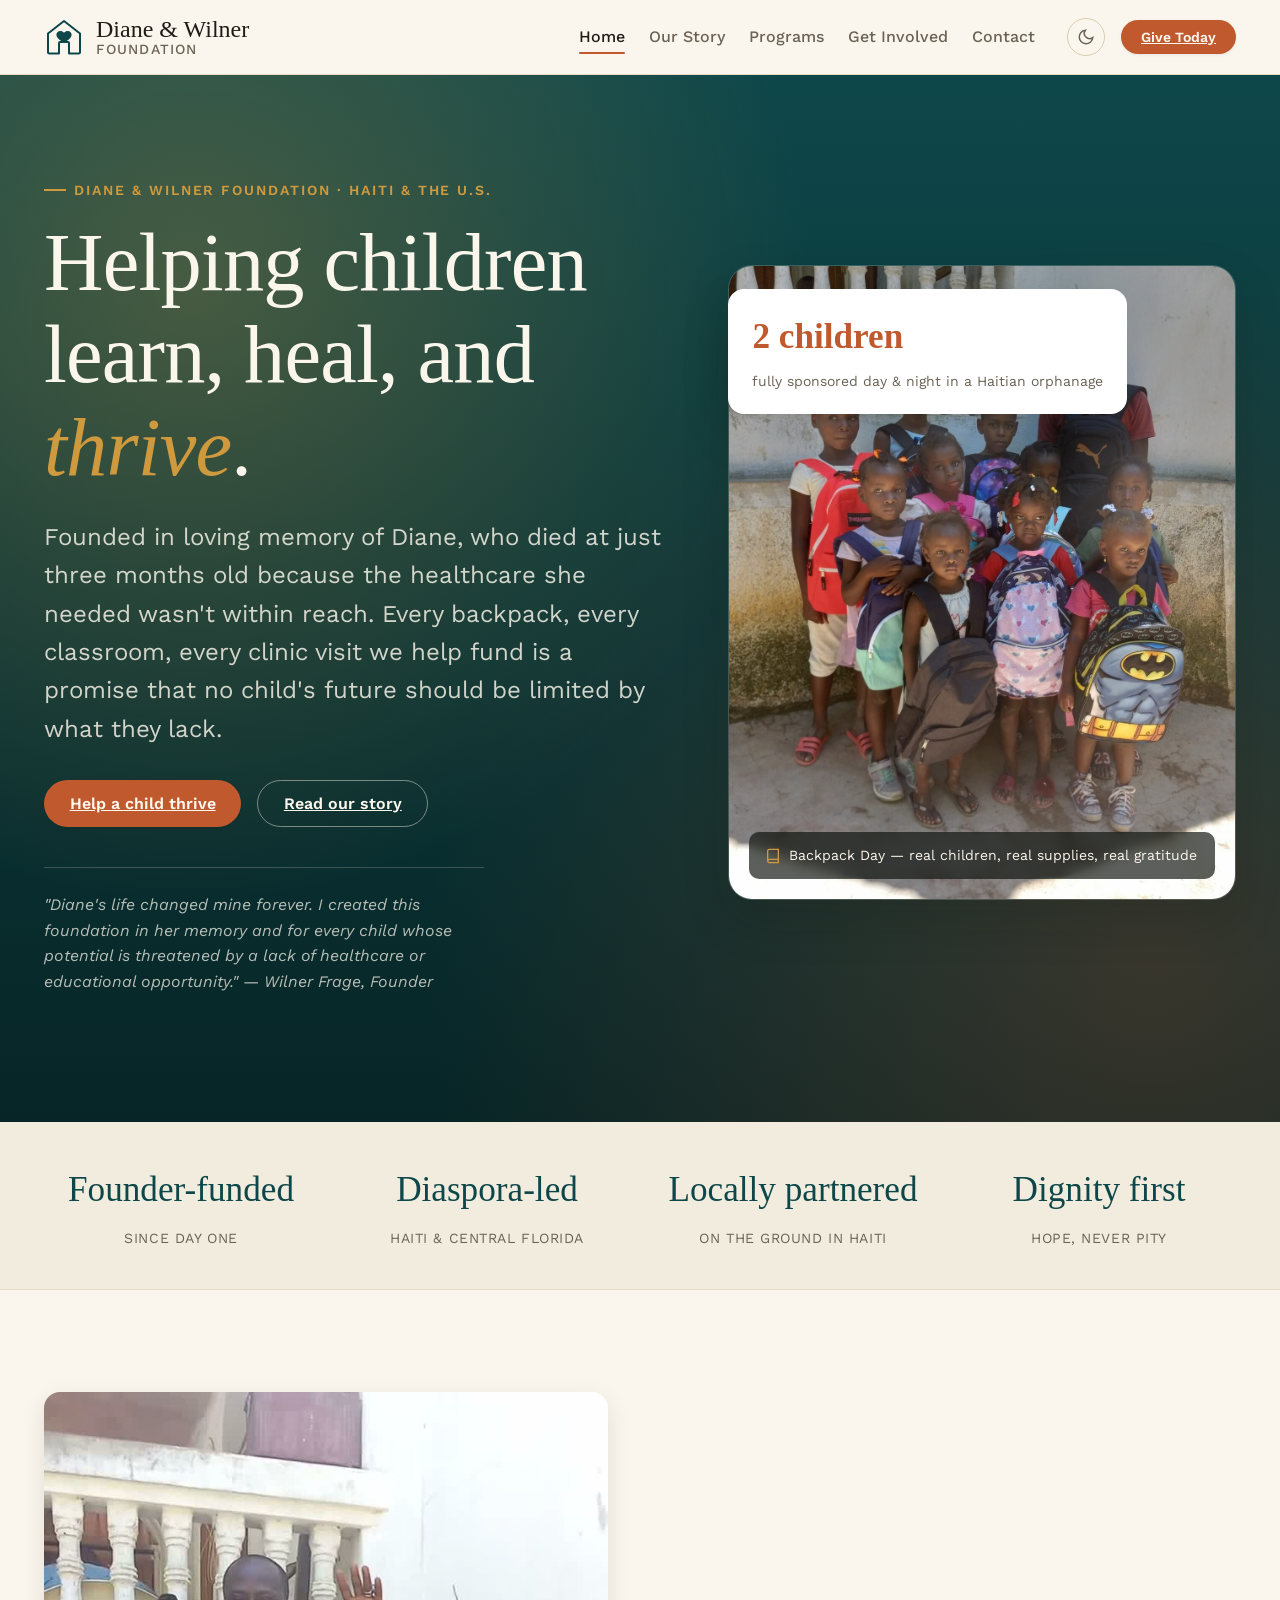
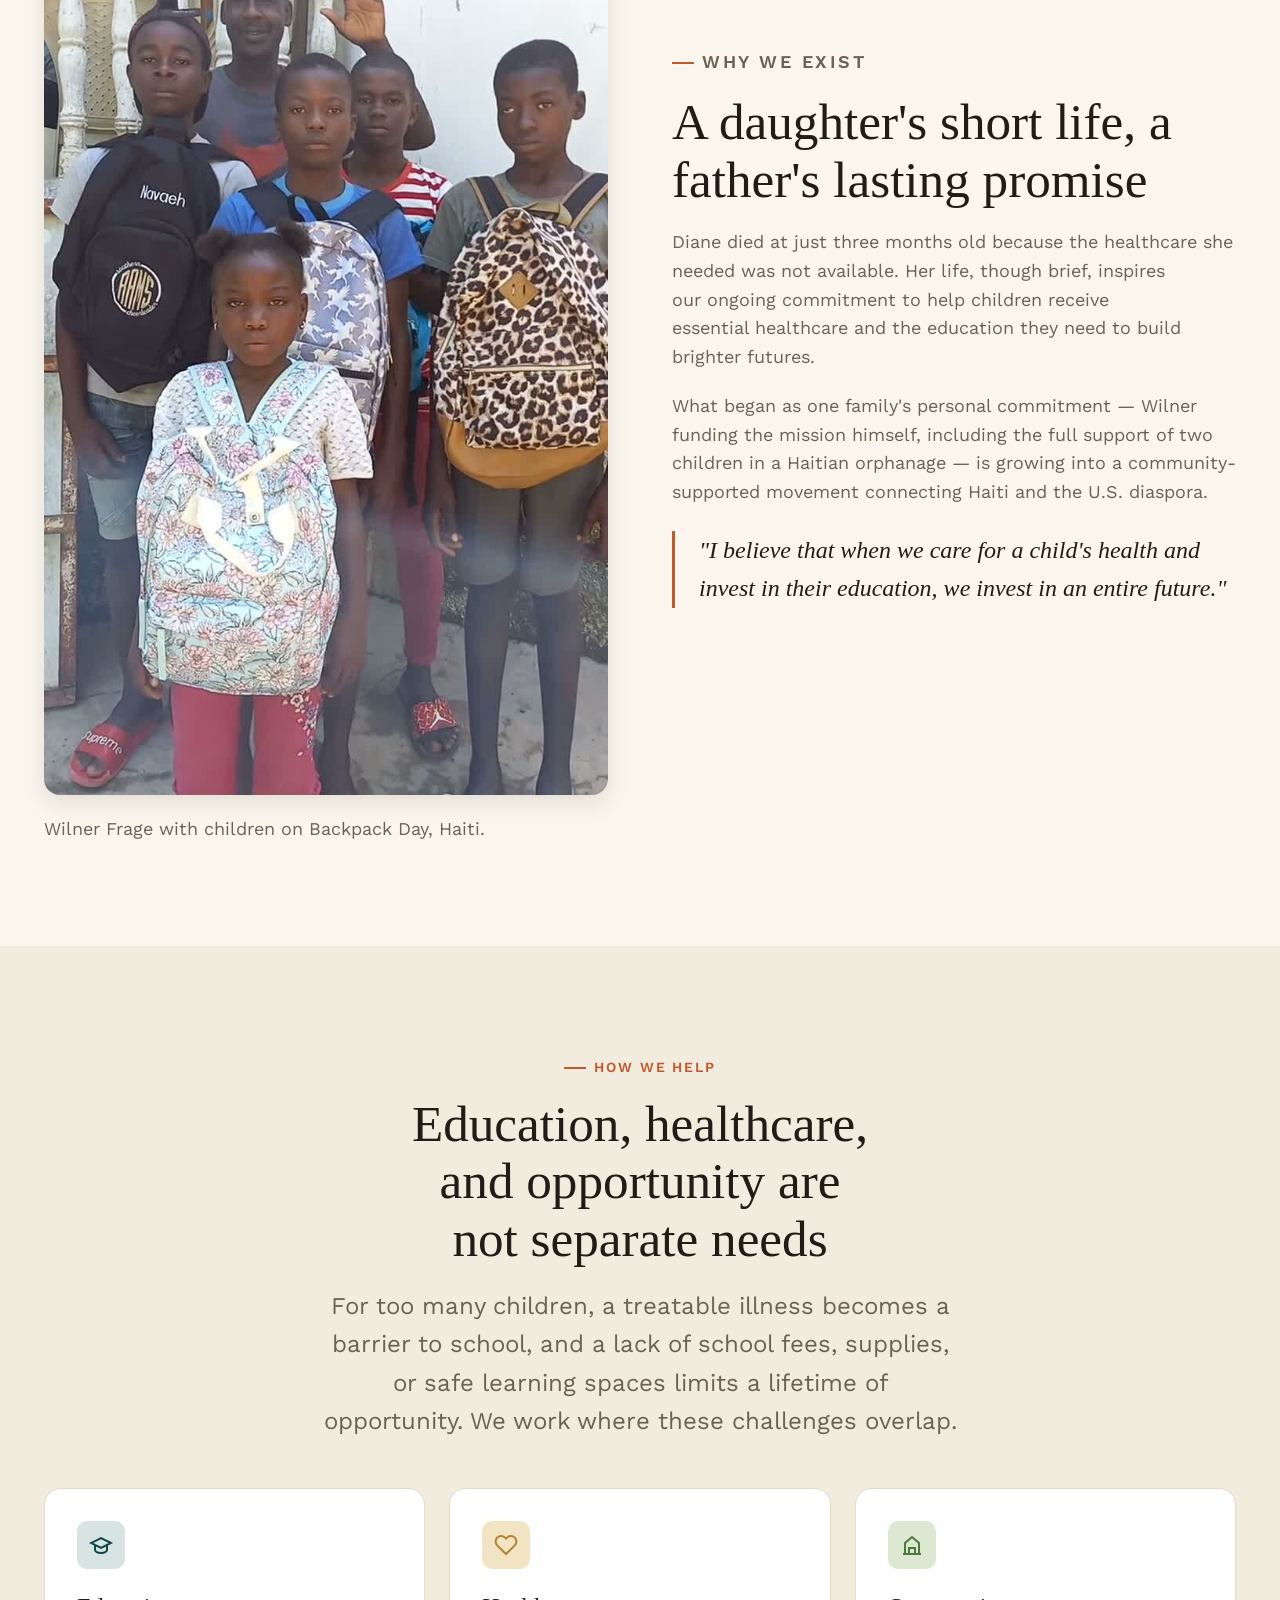
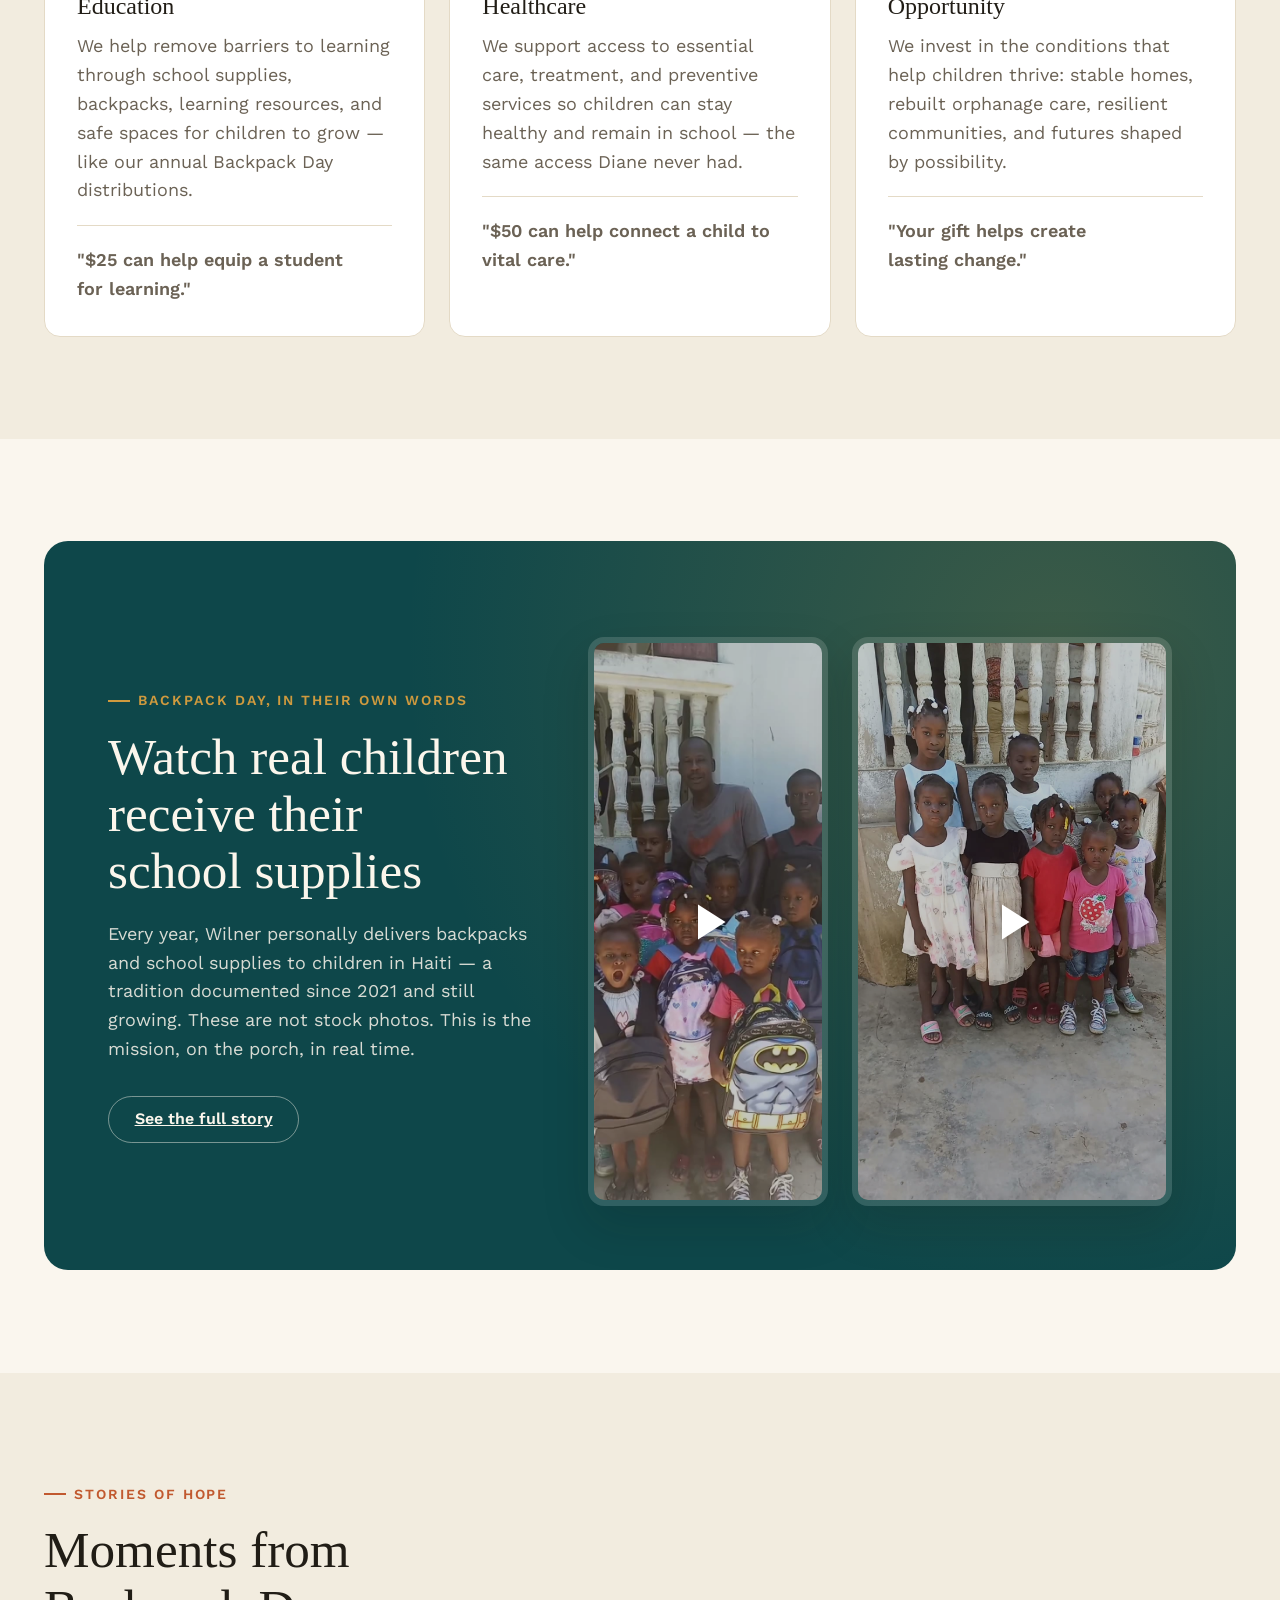
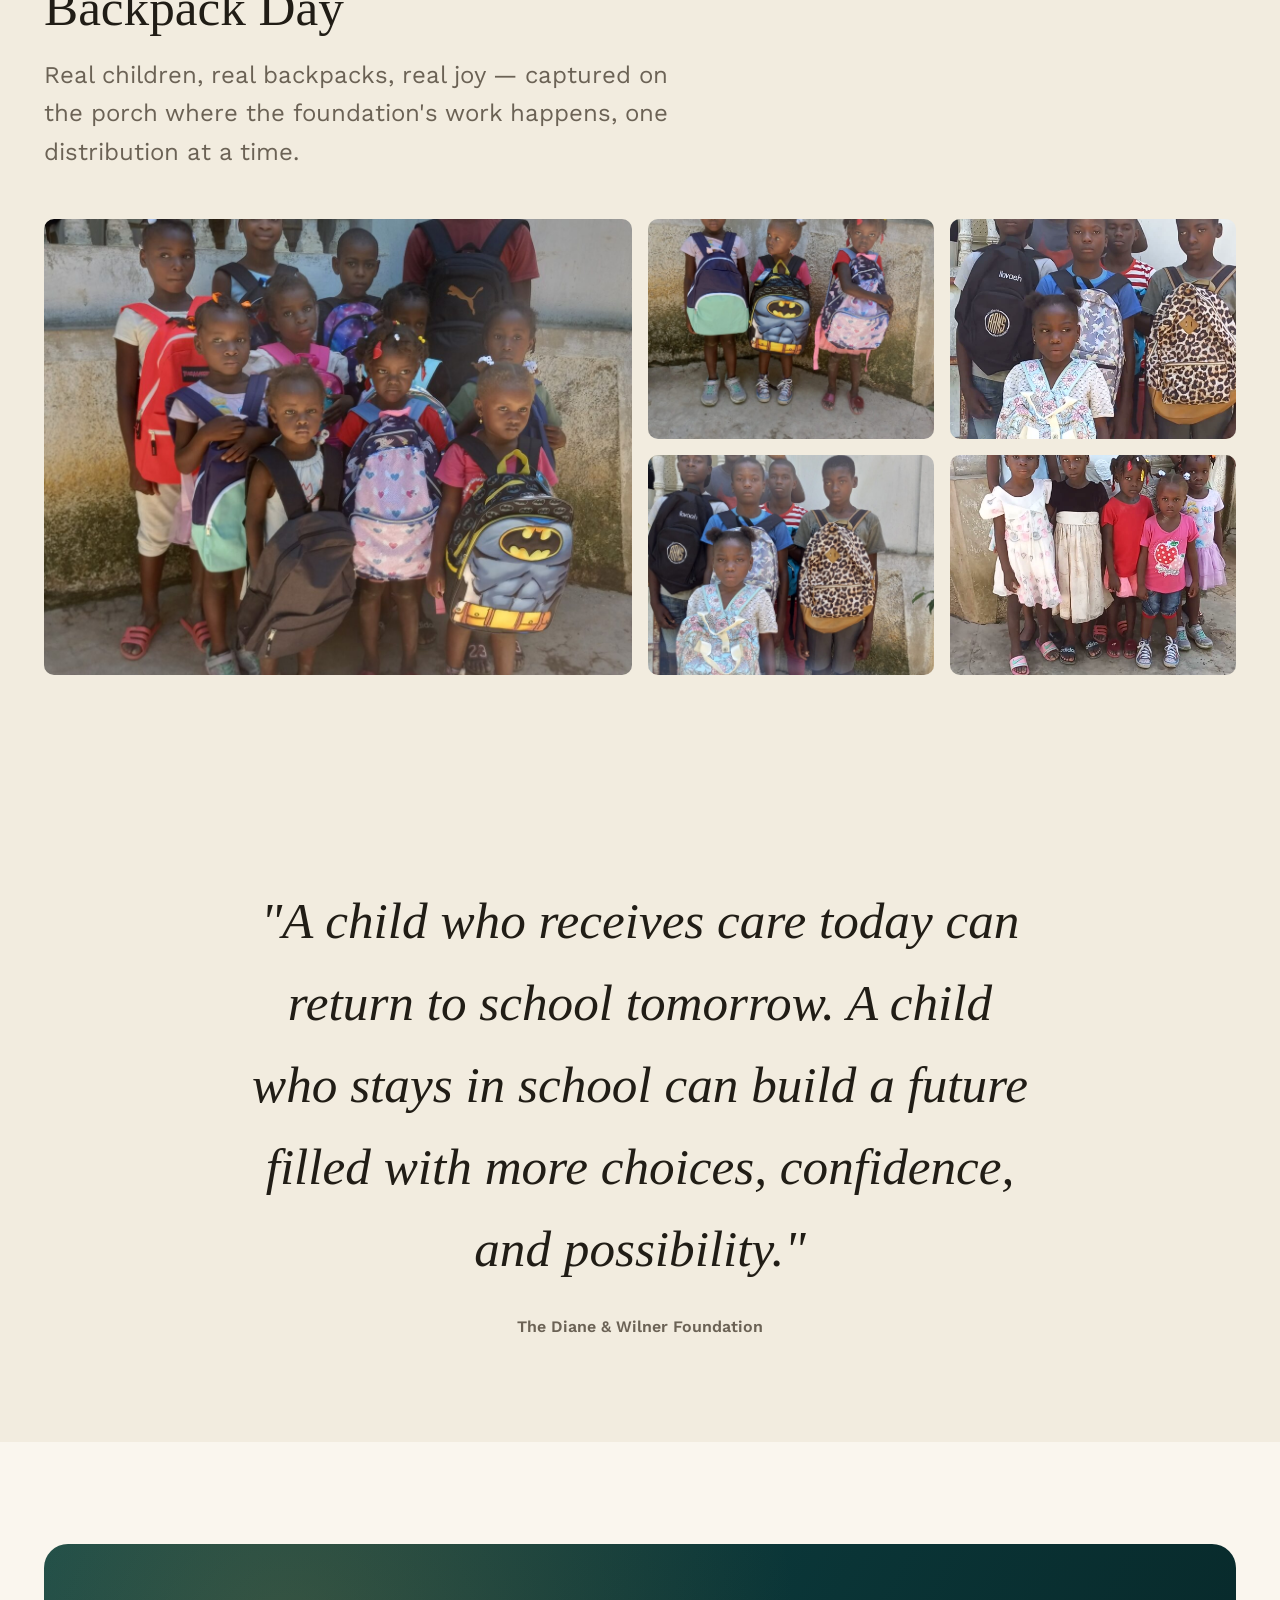
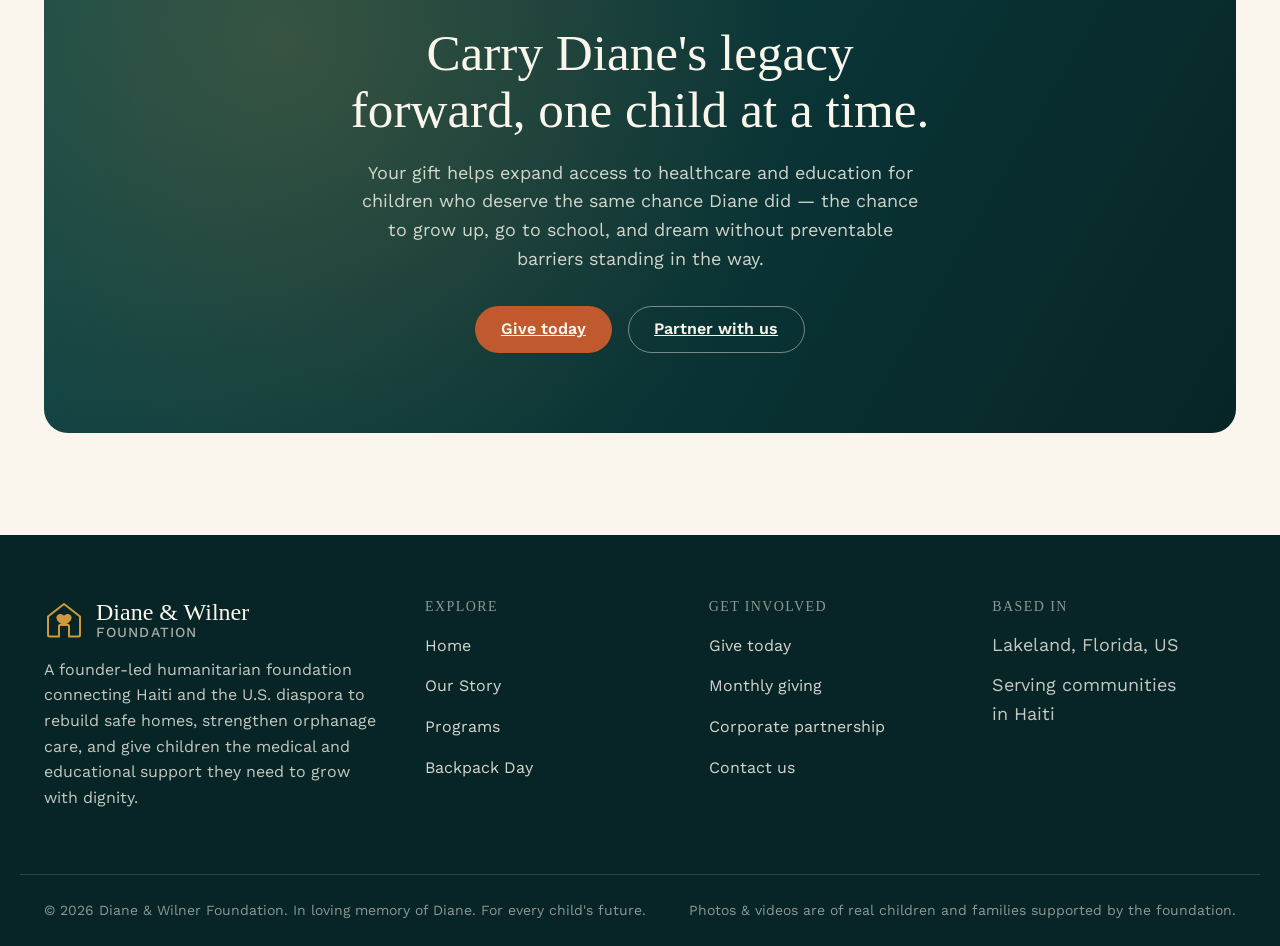
==== index.html @ 8315dfdc "Initial build: Diane & Wilner Foundation site with real Backpack Day photos/videos" ====
<!doctype html>
<html lang="en">
<head>
<meta charset="UTF-8" />
<meta name="viewport" content="width=device-width, initial-scale=1.0" />
<title>Diane & Wilner Foundation — Helping Children Learn, Heal, and Thrive</title>
<meta name="description" content="Founder-led humanitarian foundation connecting Haiti and the U.S. diaspora to rebuild safe homes, strengthen orphanage care, and give children the medical care, education, and school supplies they need to grow with dignity." />
<meta property="og:title" content="Diane & Wilner Foundation" />
<meta property="og:description" content="Helping children learn, heal, and thrive — in memory of Diane, in service of every child's future." />
<meta property="og:type" content="website" />
<link rel="preconnect" href="https://api.fontshare.com" />
<link href="https://api.fontshare.com/v2/css?f[]=zodiak@400,500,600,700&display=swap" rel="stylesheet" />
<link rel="preconnect" href="https://fonts.googleapis.com" />
<link rel="preconnect" href="https://fonts.gstatic.com" crossorigin />
<link href="https://fonts.googleapis.com/css2?family=Work+Sans:wght@300..700&display=swap" rel="stylesheet" />
<link rel="stylesheet" href="css/tokens.css" />
<link rel="stylesheet" href="css/base.css" />
<link rel="stylesheet" href="css/style.css" />
</head>
<body>

<a class="sr-only" href="#main">Skip to content</a>

<header class="site-header" data-site-header>
  <div class="container header-inner">
    <a class="brand" href="index.html" aria-label="Diane & Wilner Foundation home">
      <svg class="brand-mark" viewBox="0 0 40 40" fill="none" aria-hidden="true">
        <path d="M20 4 4 16.5V35a1.5 1.5 0 0 0 1.5 1.5H15V26a1 1 0 0 1 1-1h8a1 1 0 0 1 1 1v10.5h9.5A1.5 1.5 0 0 0 36 35V16.5L20 4Z" stroke="currentColor" stroke-width="2" stroke-linejoin="round"/>
        <path d="M20 15.8c-2.6-3.4-7.6-1.8-7.6 1.9 0 3 3.6 5.3 7.6 8.3 4-3 7.6-5.3 7.6-8.3 0-3.7-5-5.3-7.6-1.9Z" fill="currentColor"/>
      </svg>
      <span class="brand-name">Diane &amp; Wilner<small>Foundation</small></span>
    </a>
    <nav class="main-nav" aria-label="Primary">
      <ul class="nav-links" role="list">
        <li><a href="index.html" aria-current="page">Home</a></li>
        <li><a href="about.html">Our Story</a></li>
        <li><a href="get-involved.html#programs">Programs</a></li>
        <li><a href="get-involved.html">Get Involved</a></li>
        <li><a href="get-involved.html#contact">Contact</a></li>
      </ul>
      <div class="header-actions">
        <button class="theme-toggle" data-theme-toggle aria-label="Switch to dark mode"></button>
        <a class="btn btn--primary btn--sm donate-header" href="get-involved.html#give">Give Today</a>
        <button class="nav-toggle" data-nav-toggle aria-label="Open menu" aria-expanded="false">
          <svg width="22" height="22" viewBox="0 0 24 24" fill="none" stroke="currentColor" stroke-width="2"><path d="M3 6h18M3 12h18M3 18h18"/></svg>
        </button>
      </div>
    </nav>
  </div>
  <div class="container mobile-nav" data-mobile-nav>
    <a href="index.html">Home</a>
    <a href="about.html">Our Story</a>
    <a href="get-involved.html#programs">Programs</a>
    <a href="get-involved.html">Get Involved</a>
    <a href="get-involved.html#contact">Contact</a>
    <a class="btn btn--primary" href="get-involved.html#give">Give Today</a>
  </div>
</header>

<main id="main">

  <!-- HERO -->
  <section class="hero">
    <div class="container hero-grid">
      <div class="hero-copy">
        <p class="eyebrow">Diane &amp; Wilner Foundation · Haiti &amp; the U.S.</p>
        <h1 class="hero-title">Helping children<br>learn, heal, and <em>thrive</em>.</h1>
        <p class="hero-sub">Founded in loving memory of Diane, who died at just three months old because the healthcare she needed wasn't within reach. Every backpack, every classroom, every clinic visit we help fund is a promise that no child's future should be limited by what they lack.</p>
        <div class="hero-actions">
          <a class="btn btn--primary" href="get-involved.html#give">Help a child thrive</a>
          <a class="btn btn--ghost" href="about.html">Read our story</a>
        </div>
        <p class="hero-note">"Diane's life changed mine forever. I created this foundation in her memory and for every child whose potential is threatened by a lack of healthcare or educational opportunity." — Wilner Frage, Founder</p>
      </div>
      <div class="hero-media">
        <div class="hero-media-frame">
          <img src="assets/images/backpacks-group-1.jpg" alt="A group of children in Haiti proudly wearing their new backpacks, gathered on a porch after a Diane & Wilner Foundation school-supply distribution." loading="eager" />
          <div class="hero-tag">
            <svg viewBox="0 0 24 24" fill="none" stroke="currentColor" stroke-width="2"><path d="M4 19.5A2.5 2.5 0 0 1 6.5 17H20"/><path d="M6.5 2H20v20H6.5A2.5 2.5 0 0 1 4 19.5v-15A2.5 2.5 0 0 1 6.5 2z"/></svg>
            Backpack Day — real children, real supplies, real gratitude
          </div>
        </div>
        <div class="hero-stat-card">
          <strong>2 children</strong>
          <span>fully sponsored day &amp; night in a Haitian orphanage</span>
        </div>
      </div>
    </div>
  </section>

  <!-- IMPACT STRIP -->
  <section class="impact-strip">
    <div class="container">
      <dl class="impact-grid">
        <div><dt>Founder-funded</dt><dd>Since day one</dd></div>
        <div><dt>Diaspora-led</dt><dd>Haiti &amp; Central Florida</dd></div>
        <div><dt>Locally partnered</dt><dd>On the ground in Haiti</dd></div>
        <div><dt>Dignity first</dt><dd>Hope, never pity</dd></div>
      </dl>
    </div>
  </section>

  <!-- WHY WE EXIST -->
  <section>
    <div class="container split reveal">
      <div class="split-media">
        <img src="assets/images/founder-wilner-wave.jpg" alt="Founder Wilner Frage waving and smiling, surrounded by children carrying their new backpacks in Haiti." loading="lazy" />
        <p class="split-media-caption">Wilner Frage with children on Backpack Day, Haiti.</p>
      </div>
      <div>
        <p class="eyebrow">Why we exist</p>
        <h2>A daughter's short life, a father's lasting promise</h2>
        <p>Diane died at just three months old because the healthcare she needed was not available. Her life, though brief, inspires our ongoing commitment to help children receive essential healthcare and the education they need to build brighter futures.</p>
        <p>What began as one family's personal commitment — Wilner funding the mission himself, including the full support of two children in a Haitian orphanage — is growing into a community-supported movement connecting Haiti and the U.S. diaspora.</p>
        <blockquote>"I believe that when we care for a child's health and invest in their education, we invest in an entire future."</blockquote>
      </div>
    </div>
  </section>

  <!-- THREE PILLARS -->
  <section style="background: var(--color-surface-offset);">
    <div class="container">
      <div class="stack-header text-center mx-auto reveal">
        <p class="eyebrow">How we help</p>
        <h2 class="section-title mx-auto">Education, healthcare, and opportunity are not separate needs</h2>
        <p class="section-lede mx-auto">For too many children, a treatable illness becomes a barrier to school, and a lack of school fees, supplies, or safe learning spaces limits a lifetime of opportunity. We work where these challenges overlap.</p>
      </div>
      <div class="pillars">
        <div class="pillar-card reveal">
          <div class="pillar-icon">
            <svg viewBox="0 0 24 24" fill="none" stroke="currentColor" stroke-width="2"><path d="M22 10 12 5 2 10l10 5 10-5Z"/><path d="M6 12v5c0 1.5 2.5 3 6 3s6-1.5 6-3v-5"/></svg>
          </div>
          <h3>Education</h3>
          <p>We help remove barriers to learning through school supplies, backpacks, learning resources, and safe spaces for children to grow — like our annual Backpack Day distributions.</p>
          <p class="pillar-example">"$25 can help equip a student for learning."</p>
        </div>
        <div class="pillar-card reveal">
          <div class="pillar-icon">
            <svg viewBox="0 0 24 24" fill="none" stroke="currentColor" stroke-width="2"><path d="M20.8 4.6a5.5 5.5 0 0 0-7.8 0L12 5.6l-1-1a5.5 5.5 0 0 0-7.8 7.8l1 1L12 21l7.8-7.6 1-1a5.5 5.5 0 0 0 0-7.8Z"/></svg>
          </div>
          <h3>Healthcare</h3>
          <p>We support access to essential care, treatment, and preventive services so children can stay healthy and remain in school — the same access Diane never had.</p>
          <p class="pillar-example">"$50 can help connect a child to vital care."</p>
        </div>
        <div class="pillar-card reveal">
          <div class="pillar-icon">
            <svg viewBox="0 0 24 24" fill="none" stroke="currentColor" stroke-width="2"><path d="M3 21h18"/><path d="M5 21V10l7-6 7 6v11"/><path d="M9 21v-6h6v6"/></svg>
          </div>
          <h3>Opportunity</h3>
          <p>We invest in the conditions that help children thrive: stable homes, rebuilt orphanage care, resilient communities, and futures shaped by possibility.</p>
          <p class="pillar-example">"Your gift helps create lasting change."</p>
        </div>
      </div>
    </div>
  </section>

  <!-- BACKPACK DAY VIDEO FEATURE -->
  <section>
    <div class="container">
      <div class="video-feature reveal">
        <div>
          <p class="eyebrow">Backpack Day, in their own words</p>
          <h2>Watch real children receive their school supplies</h2>
          <p>Every year, Wilner personally delivers backpacks and school supplies to children in Haiti — a tradition documented since 2021 and still growing. These are not stock photos. This is the mission, on the porch, in real time.</p>
          <a class="btn btn--ghost mt-8" href="about.html#timeline" style="margin-top:2rem; display:inline-flex;">See the full story</a>
        </div>
        <div class="video-row">
          <div class="video-frame" data-video-frame tabindex="0" role="button" aria-label="Play video: children receiving backpacks, clip one">
            <video playsinline muted loop preload="metadata" poster="assets/video/poster-1.jpg">
              <source src="assets/video/distribution-day-1.mp4" type="video/mp4" />
            </video>
            <div class="play-btn" aria-hidden="true">
              <svg viewBox="0 0 24 24" fill="currentColor"><path d="M8 5v14l11-7L8 5Z"/></svg>
            </div>
          </div>
          <div class="video-frame" data-video-frame tabindex="0" role="button" aria-label="Play video: children receiving backpacks, clip two">
            <video playsinline muted loop preload="metadata" poster="assets/video/poster-4.jpg">
              <source src="assets/video/distribution-day-4.mp4" type="video/mp4" />
            </video>
            <div class="play-btn" aria-hidden="true">
              <svg viewBox="0 0 24 24" fill="currentColor"><path d="M8 5v14l11-7L8 5Z"/></svg>
            </div>
          </div>
        </div>
      </div>
    </div>
  </section>

  <!-- GALLERY -->
  <section style="background: var(--color-surface-offset);">
    <div class="container">
      <div class="stack-header reveal">
        <p class="eyebrow">Stories of hope</p>
        <h2 class="section-title">Moments from Backpack Day</h2>
        <p class="section-lede">Real children, real backpacks, real joy — captured on the porch where the foundation's work happens, one distribution at a time.</p>
      </div>
      <div class="gallery-grid reveal">
        <a class="gallery-item gallery-item--big" href="assets/images/backpacks-group-1.jpg" target="_blank" rel="noopener">
          <img src="assets/images/backpacks-group-1.jpg" alt="A large group of children showing off their new backpacks together in Haiti." loading="lazy" />
          <span>Backpack Day, full group</span>
        </a>
        <a class="gallery-item" href="assets/images/backpacks-group-2.jpg" target="_blank" rel="noopener">
          <img src="assets/images/backpacks-group-2.jpg" alt="Three young girls standing side by side, each proudly wearing a new backpack." loading="lazy" />
          <span>Three new backpacks</span>
        </a>
        <a class="gallery-item" href="assets/video/poster-3.jpg" target="_blank" rel="noopener">
          <img src="assets/video/poster-3.jpg" alt="Wilner Frage standing with a group of children carrying backpacks with animal-print and floral designs." loading="lazy" />
          <span>With founder Wilner</span>
        </a>
        <a class="gallery-item" href="assets/images/backpacks-group-3.jpg" target="_blank" rel="noopener">
          <img src="assets/images/backpacks-group-3.jpg" alt="A group of older children and one adult posing together, several wearing new backpacks." loading="lazy" />
          <span>Older students, new supplies</span>
        </a>
        <a class="gallery-item" href="assets/video/poster-4.jpg" target="_blank" rel="noopener">
          <img src="assets/video/poster-4.jpg" alt="A group of young girls in dresses gathered together on the same visit." loading="lazy" />
          <span>The whole family of kids</span>
        </a>
      </div>
    </div>
  </section>

  <!-- QUOTE -->
  <section class="quote-band">
    <div class="container">
      <blockquote>"A child who receives care today can return to school tomorrow. A child who stays in school can build a future filled with more choices, confidence, and possibility."</blockquote>
      <cite>The Diane &amp; Wilner Foundation</cite>
    </div>
  </section>

  <!-- CTA -->
  <section>
    <div class="container">
      <div class="cta-band reveal">
        <h2>Carry Diane's legacy forward, one child at a time.</h2>
        <p>Your gift helps expand access to healthcare and education for children who deserve the same chance Diane did — the chance to grow up, go to school, and dream without preventable barriers standing in the way.</p>
        <div class="cta-actions">
          <a class="btn btn--primary" href="get-involved.html#give">Give today</a>
          <a class="btn btn--ghost" href="get-involved.html#partner">Partner with us</a>
        </div>
      </div>
    </div>
  </section>

</main>

<footer class="site-footer">
  <div class="container footer-grid">
    <div>
      <a class="footer-brand" href="index.html">
        <svg class="brand-mark" viewBox="0 0 40 40" fill="none" aria-hidden="true">
          <path d="M20 4 4 16.5V35a1.5 1.5 0 0 0 1.5 1.5H15V26a1 1 0 0 1 1-1h8a1 1 0 0 1 1 1v10.5h9.5A1.5 1.5 0 0 0 36 35V16.5L20 4Z" stroke="currentColor" stroke-width="2" stroke-linejoin="round"/>
          <path d="M20 15.8c-2.6-3.4-7.6-1.8-7.6 1.9 0 3 3.6 5.3 7.6 8.3 4-3 7.6-5.3 7.6-8.3 0-3.7-5-5.3-7.6-1.9Z" fill="currentColor"/>
        </svg>
        <span class="brand-name">Diane &amp; Wilner<small>Foundation</small></span>
      </a>
      <p style="max-width: 34ch; font-size: var(--text-sm); color: color-mix(in oklab, var(--color-text-inverse) 78%, transparent);">A founder-led humanitarian foundation connecting Haiti and the U.S. diaspora to rebuild safe homes, strengthen orphanage care, and give children the medical and educational support they need to grow with dignity.</p>
    </div>
    <div class="footer-col">
      <h5>Explore</h5>
      <ul role="list">
        <li><a href="index.html">Home</a></li>
        <li><a href="about.html">Our Story</a></li>
        <li><a href="get-involved.html#programs">Programs</a></li>
        <li><a href="about.html#timeline">Backpack Day</a></li>
      </ul>
    </div>
    <div class="footer-col">
      <h5>Get Involved</h5>
      <ul role="list">
        <li><a href="get-involved.html#give">Give today</a></li>
        <li><a href="get-involved.html#give">Monthly giving</a></li>
        <li><a href="get-involved.html#partner">Corporate partnership</a></li>
        <li><a href="get-involved.html#contact">Contact us</a></li>
      </ul>
    </div>
    <div class="footer-col">
      <h5>Based In</h5>
      <ul role="list">
        <li style="color: color-mix(in oklab, var(--color-text-inverse) 78%, transparent);">Lakeland, Florida, US</li>
        <li style="color: color-mix(in oklab, var(--color-text-inverse) 78%, transparent);">Serving communities in Haiti</li>
      </ul>
    </div>
  </div>
  <div class="container footer-bottom">
    <span>© 2026 Diane &amp; Wilner Foundation. In loving memory of Diane. For every child's future.</span>
    <span>Photos &amp; videos are of real children and families supported by the foundation.</span>
  </div>
</footer>

<script src="js/main.js"></script>
</body>
</html>
---- css/tokens.css ----
/* ============================================================
   DIANE & WILNER FOUNDATION — DESIGN TOKENS
   Palette derived from brand strategy: deep hopeful teal,
   warm sunlit gold, soft terracotta, clean cream, leaf green.
   ============================================================ */

:root,
[data-theme='light'] {
  /* Surfaces */
  --color-bg: #faf6ee;
  --color-surface: #ffffff;
  --color-surface-2: #fffdf9;
  --color-surface-offset: #f2ecdf;
  --color-surface-offset-2: #eae1cd;
  --color-surface-dynamic: #e3d8c0;
  --color-divider: #e4dac6;
  --color-border: #d9cbac;

  /* Text */
  --color-text: #211d16;
  --color-text-muted: #6b6255;
  --color-text-faint: #a89c88;
  --color-text-inverse: #fbf6ec;

  /* Primary accent — Deep Teal */
  --color-primary: #0e474a;
  --color-primary-hover: #0a3436;
  --color-primary-active: #072526;
  --color-primary-highlight: #d7e4e1;

  /* Gold — warm sunlit gold */
  --color-gold: #cf9a3e;
  --color-gold-hover: #b3822f;
  --color-gold-active: #8f6822;
  --color-gold-highlight: #f2e3c3;

  /* Terracotta / coral accent */
  --color-coral: #c1592f;
  --color-coral-hover: #a3491f;
  --color-coral-active: #833a17;
  --color-coral-highlight: #f0d9c8;

  /* Leaf green (supporting accent) */
  --color-green: #4f7a3f;
  --color-green-hover: #3d6130;
  --color-green-highlight: #dde8d3;

  /* Status */
  --color-success: #4f7a3f;
  --color-warning: #b3822f;
  --color-error: #a3491f;

  /* Radius */
  --radius-sm: 0.375rem;
  --radius-md: 0.625rem;
  --radius-lg: 1rem;
  --radius-xl: 1.5rem;
  --radius-full: 9999px;

  /* Transitions */
  --transition-interactive: 200ms cubic-bezier(0.16, 1, 0.3, 1);

  /* Shadows */
  --shadow-sm: 0 1px 3px rgba(20, 20, 10, 0.07);
  --shadow-md: 0 8px 24px rgba(20, 20, 10, 0.1);
  --shadow-lg: 0 20px 48px rgba(20, 20, 10, 0.16);

  /* Content widths */
  --content-narrow: 640px;
  --content-default: 1000px;
  --content-wide: 1240px;
  --content-full: 100%;

  /* Fonts */
  --font-display: 'Zodiak', 'Iowan Old Style', Georgia, serif;
  --font-body: 'Work Sans', 'Helvetica Neue', Arial, sans-serif;
}

[data-theme='dark'] {
  --color-bg: #101613;
  --color-surface: #151b17;
  --color-surface-2: #182019;
  --color-surface-offset: #1b231d;
  --color-surface-offset-2: #212b23;
  --color-surface-dynamic: #29352c;
  --color-divider: #263029;
  --color-border: #37453b;

  --color-text: #eee7d8;
  --color-text-muted: #a6ab9c;
  --color-text-faint: #6c7367;
  --color-text-inverse: #171614;

  --color-primary: #6fb0ac;
  --color-primary-hover: #8dc4c0;
  --color-primary-active: #a9d5d1;
  --color-primary-highlight: #223634;

  --color-gold: #e8b757;
  --color-gold-hover: #f0c877;
  --color-gold-active: #f6da9e;
  --color-gold-highlight: #3a3020;

  --color-coral: #e0855a;
  --color-coral-hover: #e9a077;
  --color-coral-active: #f0b899;
  --color-coral-highlight: #3c2a20;

  --color-green: #8db877;
  --color-green-hover: #a5cb90;
  --color-green-highlight: #263021;

  --color-success: #8db877;
  --color-warning: #e8b757;
  --color-error: #e0855a;

  --shadow-sm: 0 1px 3px rgba(0, 0, 0, 0.3);
  --shadow-md: 0 8px 24px rgba(0, 0, 0, 0.4);
  --shadow-lg: 0 20px 48px rgba(0, 0, 0, 0.5);
}

/* Type scale */
:root {
  --text-xs: clamp(0.75rem, 0.7rem + 0.25vw, 0.875rem);
  --text-sm: clamp(0.875rem, 0.8rem + 0.35vw, 1rem);
  --text-base: clamp(1rem, 0.95rem + 0.25vw, 1.125rem);
  --text-lg: clamp(1.125rem, 1rem + 0.75vw, 1.5rem);
  --text-xl: clamp(1.5rem, 1.2rem + 1.25vw, 2.25rem);
  --text-2xl: clamp(2rem, 1.2rem + 2.5vw, 3.5rem);
  --text-3xl: clamp(2.5rem, 1rem + 4vw, 4.75rem);
  --text-hero: clamp(2.75rem, 0.75rem + 5.5vw, 6.5rem);

  --space-1: 0.25rem;
  --space-2: 0.5rem;
  --space-3: 0.75rem;
  --space-4: 1rem;
  --space-5: 1.25rem;
  --space-6: 1.5rem;
  --space-8: 2rem;
  --space-10: 2.5rem;
  --space-12: 3rem;
  --space-16: 4rem;
  --space-20: 5rem;
  --space-24: 6rem;
  --space-32: 8rem;
}
---- css/base.css ----
*,
*::before,
*::after {
  box-sizing: border-box;
  margin: 0;
  padding: 0;
}

html {
  -webkit-text-size-adjust: none;
  text-size-adjust: none;
  -webkit-font-smoothing: antialiased;
  -moz-osx-font-smoothing: grayscale;
  text-rendering: optimizeLegibility;
  scroll-behavior: smooth;
  hanging-punctuation: first last;
  scroll-padding-top: 5.5rem;
}

body {
  min-height: 100dvh;
  line-height: 1.6;
  font-family: var(--font-body);
  font-size: var(--text-base);
  color: var(--color-text);
  background-color: var(--color-bg);
  transition: background-color var(--transition-interactive), color var(--transition-interactive);
}

img,
picture,
video,
canvas,
svg {
  display: block;
  max-width: 100%;
  height: auto;
}

ul[role='list'],
ol[role='list'] {
  list-style: none;
}

input,
button,
textarea,
select {
  font: inherit;
  color: inherit;
}

h1,
h2,
h3,
h4,
h5,
h6 {
  text-wrap: balance;
  line-height: 1.12;
  font-family: var(--font-display);
  font-weight: 500;
}

p,
li,
figcaption {
  text-wrap: pretty;
}

::selection {
  background: color-mix(in oklab, var(--color-primary) 30%, transparent);
  color: var(--color-text);
}

:focus-visible {
  outline: 2px solid var(--color-gold);
  outline-offset: 3px;
  border-radius: var(--radius-sm);
}

@media (prefers-reduced-motion: reduce) {
  *,
  *::before,
  *::after {
    animation-duration: 0.01ms !important;
    animation-iteration-count: 1 !important;
    transition-duration: 0.01ms !important;
    scroll-behavior: auto !important;
  }
}

button {
  cursor: pointer;
  background: none;
  border: none;
}

table {
  border-collapse: collapse;
  width: 100%;
}

a,
button,
[role='button'],
[role='link'],
input,
textarea,
select {
  transition:
    color var(--transition-interactive),
    background var(--transition-interactive),
    border-color var(--transition-interactive),
    box-shadow var(--transition-interactive),
    transform var(--transition-interactive);
}

.sr-only {
  position: absolute;
  width: 1px;
  height: 1px;
  padding: 0;
  margin: -1px;
  overflow: hidden;
  clip: rect(0, 0, 0, 0);
  white-space: nowrap;
  border-width: 0;
}
---- css/style.css ----
/* ============================================================
   DIANE & WILNER FOUNDATION — SITE STYLES
   ============================================================ */

.container {
  max-width: var(--content-wide);
  margin-inline: auto;
  padding-inline: var(--space-6);
}
.container--narrow {
  max-width: var(--content-default);
}

section {
  padding-block: clamp(var(--space-16), 8vw, var(--space-32));
}

.eyebrow {
  display: inline-flex;
  align-items: center;
  gap: var(--space-2);
  font-family: var(--font-body);
  font-size: var(--text-xs);
  font-weight: 600;
  letter-spacing: 0.14em;
  text-transform: uppercase;
  color: var(--color-coral);
  margin-bottom: var(--space-4);
}
.eyebrow::before {
  content: '';
  width: 22px;
  height: 2px;
  background: var(--color-coral);
  display: inline-block;
}
[data-theme='dark'] .eyebrow::before,
[data-theme='dark'] .eyebrow {
  color: var(--color-gold);
}
[data-theme='dark'] .eyebrow::before {
  background: var(--color-gold);
}

.section-title {
  font-size: var(--text-2xl);
  font-weight: 500;
  color: var(--color-text);
  max-width: 20ch;
}
.section-lede {
  font-size: var(--text-lg);
  color: var(--color-text-muted);
  max-width: 46ch;
  margin-top: var(--space-5);
  font-family: var(--font-body);
  font-weight: 400;
}

/* ---------- Buttons ---------- */
.btn {
  display: inline-flex;
  align-items: center;
  justify-content: center;
  gap: var(--space-2);
  font-size: var(--text-sm);
  font-weight: 600;
  padding: 0.9rem 1.6rem;
  border-radius: var(--radius-full);
  white-space: nowrap;
  line-height: 1;
}
.btn--primary {
  background: var(--color-coral);
  color: #fff8ef;
  box-shadow: var(--shadow-sm);
}
.btn--primary:hover {
  background: var(--color-coral-hover);
  box-shadow: var(--shadow-md);
  transform: translateY(-1px);
}
.btn--ghost {
  background: transparent;
  color: var(--color-text-inverse);
  border: 1.5px solid color-mix(in oklab, var(--color-text-inverse) 45%, transparent);
}
.btn--ghost:hover {
  border-color: var(--color-text-inverse);
  background: color-mix(in oklab, var(--color-text-inverse) 12%, transparent);
}
.btn--outline {
  background: transparent;
  color: var(--color-primary);
  border: 1.5px solid var(--color-border);
}
[data-theme='dark'] .btn--outline {
  color: var(--color-primary);
}
.btn--outline:hover {
  border-color: var(--color-primary);
  background: var(--color-primary-highlight);
}
.btn--sm {
  padding: 0.65rem 1.25rem;
  font-size: var(--text-xs);
}

/* ---------- Header ---------- */
.site-header {
  position: sticky;
  top: 0;
  z-index: 100;
  background: color-mix(in oklab, var(--color-bg) 88%, transparent);
  backdrop-filter: blur(14px);
  border-bottom: 1px solid var(--color-divider);
  transition: transform 0.3s cubic-bezier(0.16, 1, 0.3, 1), background var(--transition-interactive), border-color var(--transition-interactive);
}
.site-header--hidden {
  transform: translateY(-100%);
}
.header-inner {
  display: flex;
  align-items: center;
  justify-content: space-between;
  padding-block: var(--space-4);
  gap: var(--space-6);
}
.brand {
  display: flex;
  align-items: center;
  gap: var(--space-3);
  color: var(--color-text);
  text-decoration: none;
}
.brand-mark {
  width: 40px;
  height: 40px;
  color: var(--color-primary);
  flex-shrink: 0;
}
.brand-name {
  font-family: var(--font-display);
  font-size: var(--text-lg);
  font-weight: 500;
  line-height: 1.1;
}
.brand-name small {
  display: block;
  font-family: var(--font-body);
  font-size: var(--text-xs);
  font-weight: 500;
  letter-spacing: 0.08em;
  text-transform: uppercase;
  color: var(--color-text-muted);
}

.main-nav {
  display: flex;
  align-items: center;
  gap: var(--space-8);
}
.nav-links {
  display: flex;
  gap: var(--space-6);
}
.nav-links a {
  font-size: var(--text-sm);
  font-weight: 500;
  color: var(--color-text-muted);
  text-decoration: none;
  position: relative;
  padding-bottom: 2px;
}
.nav-links a:hover,
.nav-links a[aria-current='page'] {
  color: var(--color-text);
}
.nav-links a[aria-current='page']::after {
  content: '';
  position: absolute;
  left: 0;
  bottom: -6px;
  width: 100%;
  height: 2px;
  background: var(--color-coral);
  border-radius: var(--radius-full);
}

.header-actions {
  display: flex;
  align-items: center;
  gap: var(--space-4);
}

.theme-toggle {
  width: 38px;
  height: 38px;
  display: grid;
  place-items: center;
  border-radius: var(--radius-full);
  color: var(--color-text-muted);
  border: 1px solid var(--color-border);
}
.theme-toggle:hover {
  color: var(--color-text);
  border-color: var(--color-text-faint);
}

.nav-toggle {
  display: none;
  width: 40px;
  height: 40px;
  place-items: center;
  border-radius: var(--radius-md);
  color: var(--color-text);
}

@media (max-width: 860px) {
  .nav-links {
    display: none;
  }
  .nav-toggle {
    display: grid;
  }
  .header-actions .btn--sm.donate-header {
    display: none;
  }
}

.mobile-nav {
  display: none;
  border-top: 1px solid var(--color-divider);
  padding: var(--space-4) 0 var(--space-6);
}
.mobile-nav.is-open {
  display: block;
}
.mobile-nav a {
  display: block;
  padding: var(--space-3) 0;
  font-size: var(--text-base);
  font-weight: 500;
  color: var(--color-text);
  text-decoration: none;
  border-bottom: 1px solid var(--color-divider);
}
.mobile-nav .btn {
  margin-top: var(--space-4);
  width: 100%;
}

/* ---------- Hero ---------- */
.hero {
  position: relative;
  background: linear-gradient(180deg, var(--color-primary) 0%, var(--color-primary-active) 100%);
  color: var(--color-text-inverse);
  overflow: hidden;
  padding-top: clamp(var(--space-16), 8vw, var(--space-24));
  padding-bottom: clamp(var(--space-20), 10vw, var(--space-32));
}
.hero::before {
  content: '';
  position: absolute;
  inset: 0;
  background-image: radial-gradient(circle at 15% 20%, color-mix(in oklab, var(--color-gold) 30%, transparent) 0%, transparent 45%),
    radial-gradient(circle at 90% 85%, color-mix(in oklab, var(--color-coral) 26%, transparent) 0%, transparent 50%);
  pointer-events: none;
}
.hero-grid {
  position: relative;
  display: grid;
  grid-template-columns: 1.1fr 0.9fr;
  gap: var(--space-16);
  align-items: center;
}
.hero-copy .eyebrow {
  color: var(--color-gold);
}
.hero-copy .eyebrow::before {
  background: var(--color-gold);
}
.hero-title {
  font-size: var(--text-hero);
  font-weight: 500;
  letter-spacing: -0.01em;
}
.hero-title em {
  font-style: italic;
  color: var(--color-gold);
}
.hero-sub {
  font-size: var(--text-lg);
  color: color-mix(in oklab, var(--color-text-inverse) 82%, transparent);
  max-width: 42ch;
  margin-top: var(--space-6);
}
.hero-actions {
  display: flex;
  flex-wrap: wrap;
  gap: var(--space-4);
  margin-top: var(--space-8);
}
.hero-note {
  margin-top: var(--space-10);
  padding-top: var(--space-6);
  border-top: 1px solid color-mix(in oklab, var(--color-text-inverse) 20%, transparent);
  font-size: var(--text-sm);
  font-style: italic;
  color: color-mix(in oklab, var(--color-text-inverse) 72%, transparent);
  max-width: 44ch;
}

.hero-media {
  position: relative;
}
.hero-media-frame {
  position: relative;
  border-radius: var(--radius-xl);
  overflow: hidden;
  box-shadow: var(--shadow-lg);
  border: 1px solid color-mix(in oklab, var(--color-text-inverse) 18%, transparent);
  aspect-ratio: 4 / 5;
}
.hero-media-frame img,
.hero-media-frame video {
  width: 100%;
  height: 100%;
  object-fit: cover;
}
.hero-tag {
  position: absolute;
  left: var(--space-5);
  bottom: var(--space-5);
  right: var(--space-5);
  background: color-mix(in oklab, #101410 68%, transparent);
  backdrop-filter: blur(6px);
  color: #fbf6ec;
  padding: var(--space-3) var(--space-4);
  border-radius: var(--radius-md);
  font-size: var(--text-xs);
  display: flex;
  align-items: center;
  gap: var(--space-2);
}
.hero-tag svg {
  width: 16px;
  height: 16px;
  color: var(--color-gold);
  flex-shrink: 0;
}
.hero-stat-card {
  position: absolute;
  top: var(--space-6);
  right: -var(--space-6);
  background: var(--color-surface);
  color: var(--color-text);
  border-radius: var(--radius-lg);
  padding: var(--space-5) var(--space-6);
  box-shadow: var(--shadow-lg);
  min-width: 168px;
}
.hero-stat-card strong {
  display: block;
  font-family: var(--font-display);
  font-size: var(--text-xl);
  color: var(--color-coral);
}
.hero-stat-card span {
  font-size: var(--text-xs);
  color: var(--color-text-muted);
}

@media (max-width: 900px) {
  .hero-grid {
    grid-template-columns: 1fr;
  }
  .hero-stat-card {
    right: var(--space-4);
    top: var(--space-4);
  }
}

/* ---------- Impact strip ---------- */
.impact-strip {
  background: var(--color-surface-offset);
  border-bottom: 1px solid var(--color-divider);
  padding-block: var(--space-10);
}
.impact-grid {
  display: grid;
  grid-template-columns: repeat(4, 1fr);
  gap: var(--space-8);
  text-align: center;
}
.impact-grid dt {
  font-family: var(--font-display);
  font-size: var(--text-xl);
  color: var(--color-primary);
}
[data-theme='dark'] .impact-grid dt {
  color: var(--color-primary);
}
.impact-grid dd {
  margin-top: var(--space-2);
  font-size: var(--text-xs);
  letter-spacing: 0.04em;
  text-transform: uppercase;
  color: var(--color-text-muted);
}
@media (max-width: 760px) {
  .impact-grid {
    grid-template-columns: repeat(2, 1fr);
    gap: var(--space-6);
  }
}

/* ---------- Pillars ---------- */
.pillars {
  display: grid;
  grid-template-columns: repeat(3, 1fr);
  gap: var(--space-6);
  margin-top: var(--space-12);
}
.pillar-card {
  background: var(--color-surface);
  border: 1px solid var(--color-divider);
  border-radius: var(--radius-lg);
  padding: var(--space-8);
}
.pillar-icon {
  width: 48px;
  height: 48px;
  border-radius: var(--radius-md);
  display: grid;
  place-items: center;
  margin-bottom: var(--space-6);
  background: var(--color-primary-highlight);
  color: var(--color-primary);
}
.pillar-card:nth-child(2) .pillar-icon {
  background: var(--color-gold-highlight);
  color: var(--color-gold-hover);
}
.pillar-card:nth-child(3) .pillar-icon {
  background: var(--color-green-highlight);
  color: var(--color-green);
}
.pillar-icon svg {
  width: 24px;
  height: 24px;
}
.pillar-card h3 {
  font-size: var(--text-lg);
  margin-bottom: var(--space-3);
}
.pillar-card p {
  color: var(--color-text-muted);
  font-size: var(--text-base);
}
.pillar-example {
  margin-top: var(--space-5);
  padding-top: var(--space-5);
  border-top: 1px solid var(--color-divider);
  font-size: var(--text-sm);
  font-weight: 600;
  color: var(--color-coral);
}
[data-theme='dark'] .pillar-example {
  color: var(--color-gold);
}

@media (max-width: 900px) {
  .pillars {
    grid-template-columns: 1fr;
  }
}

/* ---------- Story / editorial split ---------- */
.split {
  display: grid;
  grid-template-columns: 1fr 1fr;
  gap: var(--space-16);
  align-items: center;
}
.split.split--reverse .split-media {
  order: 2;
}
.split-media {
  position: relative;
}
.split-media img,
.split-media video {
  border-radius: var(--radius-lg);
  box-shadow: var(--shadow-md);
  width: 100%;
  object-fit: cover;
}
.split-media-caption {
  margin-top: var(--space-3);
  font-size: var(--text-xs);
  color: var(--color-text-faint);
}
.split h2 {
  font-size: var(--text-2xl);
}
.split p {
  margin-top: var(--space-5);
  color: var(--color-text-muted);
  font-size: var(--text-base);
}
.split blockquote {
  margin-top: var(--space-6);
  padding-left: var(--space-6);
  border-left: 3px solid var(--color-coral);
  font-family: var(--font-display);
  font-size: var(--text-lg);
  font-style: italic;
  color: var(--color-text);
}
@media (max-width: 900px) {
  .split,
  .split.split--reverse .split-media {
    grid-template-columns: 1fr;
    order: 0;
  }
  .split {
    gap: var(--space-8);
  }
}

/* ---------- Video feature ---------- */
.video-feature {
  background: var(--color-primary);
  color: var(--color-text-inverse);
  border-radius: var(--radius-xl);
  padding: clamp(var(--space-10), 6vw, var(--space-16));
  display: grid;
  grid-template-columns: 0.85fr 1.15fr;
  gap: var(--space-12);
  align-items: center;
  position: relative;
  overflow: hidden;
}
.video-feature::before {
  content: '';
  position: absolute;
  inset: 0;
  background: radial-gradient(circle at 85% 15%, color-mix(in oklab, var(--color-gold) 24%, transparent), transparent 55%);
  pointer-events: none;
}
.video-feature .eyebrow {
  color: var(--color-gold);
}
.video-feature .eyebrow::before {
  background: var(--color-gold);
}
.video-feature h2 {
  font-size: var(--text-2xl);
  position: relative;
}
.video-feature p {
  margin-top: var(--space-5);
  color: color-mix(in oklab, var(--color-text-inverse) 85%, transparent);
  position: relative;
}
.video-frame {
  position: relative;
  border-radius: var(--radius-lg);
  overflow: hidden;
  aspect-ratio: 9 / 16;
  max-width: 320px;
  margin-inline: auto;
  box-shadow: var(--shadow-lg);
  border: 6px solid color-mix(in oklab, var(--color-text-inverse) 14%, transparent);
}
.video-frame video {
  width: 100%;
  height: 100%;
  object-fit: cover;
}
.video-frame .play-btn {
  position: absolute;
  inset: 0;
  display: grid;
  place-items: center;
  background: color-mix(in oklab, #0a1210 24%, transparent);
}
.video-frame .play-btn svg {
  width: 60px;
  height: 60px;
  color: #fff;
  filter: drop-shadow(0 4px 10px rgba(0, 0, 0, 0.35));
}
.video-frame.is-playing .play-btn {
  display: none;
}
.video-row {
  display: flex;
  gap: var(--space-6);
  margin-top: var(--space-8);
  position: relative;
}
@media (max-width: 900px) {
  .video-feature {
    grid-template-columns: 1fr;
  }
  .video-row {
    flex-direction: column;
    align-items: center;
  }
}

/* ---------- Gallery ---------- */
.gallery-grid {
  display: grid;
  grid-template-columns: repeat(4, 1fr);
  grid-auto-rows: 220px;
  gap: var(--space-4);
  margin-top: var(--space-12);
}
.gallery-item {
  position: relative;
  border-radius: var(--radius-md);
  overflow: hidden;
}
.gallery-item img {
  width: 100%;
  height: 100%;
  object-fit: cover;
  transition: transform 0.5s cubic-bezier(0.16, 1, 0.3, 1);
}
.gallery-item:hover img {
  transform: scale(1.05);
}
.gallery-item::after {
  content: '';
  position: absolute;
  inset: 0;
  background: linear-gradient(180deg, transparent 55%, rgba(10, 15, 12, 0.55) 100%);
  opacity: 0;
  transition: opacity var(--transition-interactive);
}
.gallery-item:hover::after {
  opacity: 1;
}
.gallery-item span {
  position: absolute;
  left: var(--space-3);
  bottom: var(--space-3);
  color: #fff;
  font-size: var(--text-xs);
  opacity: 0;
  transition: opacity var(--transition-interactive);
}
.gallery-item:hover span {
  opacity: 1;
}
.gallery-item--big {
  grid-column: span 2;
  grid-row: span 2;
}
@media (max-width: 900px) {
  .gallery-grid {
    grid-template-columns: repeat(2, 1fr);
    grid-auto-rows: 180px;
  }
  .gallery-item--big {
    grid-column: span 2;
    grid-row: span 1;
  }
}

/* ---------- Quote band ---------- */
.quote-band {
  background: var(--color-surface-offset);
  text-align: center;
}
.quote-band blockquote {
  font-family: var(--font-display);
  font-size: var(--text-2xl);
  max-width: 780px;
  margin-inline: auto;
  font-style: italic;
  color: var(--color-text);
}
.quote-band cite {
  display: block;
  margin-top: var(--space-6);
  font-family: var(--font-body);
  font-style: normal;
  font-size: var(--text-sm);
  font-weight: 600;
  color: var(--color-text-muted);
}

/* ---------- Donate CTA band ---------- */
.cta-band {
  background: linear-gradient(120deg, var(--color-primary) 0%, var(--color-primary-active) 100%);
  color: var(--color-text-inverse);
  border-radius: var(--radius-xl);
  padding: clamp(var(--space-12), 7vw, var(--space-20));
  text-align: center;
  position: relative;
  overflow: hidden;
}
.cta-band::before {
  content: '';
  position: absolute;
  inset: 0;
  background: radial-gradient(circle at 20% 20%, color-mix(in oklab, var(--color-gold) 22%, transparent), transparent 50%);
}
.cta-band h2 {
  position: relative;
  font-size: var(--text-2xl);
  max-width: 26ch;
  margin-inline: auto;
}
.cta-band p {
  position: relative;
  margin-top: var(--space-5);
  color: color-mix(in oklab, var(--color-text-inverse) 82%, transparent);
  max-width: 52ch;
  margin-inline: auto;
}
.cta-actions {
  position: relative;
  display: flex;
  justify-content: center;
  gap: var(--space-4);
  flex-wrap: wrap;
  margin-top: var(--space-8);
}

/* ---------- Donation tiers ---------- */
.tier-grid {
  display: grid;
  grid-template-columns: repeat(4, 1fr);
  gap: var(--space-5);
  margin-top: var(--space-12);
}
.tier-card {
  background: var(--color-surface);
  border: 1px solid var(--color-divider);
  border-radius: var(--radius-lg);
  padding: var(--space-8) var(--space-6);
  text-align: left;
  display: flex;
  flex-direction: column;
}
.tier-card.is-featured {
  border-color: var(--color-coral);
  box-shadow: var(--shadow-md);
  position: relative;
}
.tier-card.is-featured::before {
  content: 'Most chosen';
  position: absolute;
  top: -13px;
  left: var(--space-6);
  background: var(--color-coral);
  color: #fff8ef;
  font-size: var(--text-xs);
  font-weight: 600;
  padding: 0.2rem 0.7rem;
  border-radius: var(--radius-full);
}
.tier-amount {
  font-family: var(--font-display);
  font-size: var(--text-xl);
  color: var(--color-primary);
}
.tier-card h4 {
  margin-top: var(--space-2);
  font-size: var(--text-base);
  font-weight: 600;
  font-family: var(--font-body);
}
.tier-card p {
  margin-top: var(--space-3);
  font-size: var(--text-sm);
  color: var(--color-text-muted);
  flex-grow: 1;
}
.tier-card .btn {
  margin-top: var(--space-6);
  width: 100%;
}
@media (max-width: 900px) {
  .tier-grid {
    grid-template-columns: repeat(2, 1fr);
  }
}
@media (max-width: 560px) {
  .tier-grid {
    grid-template-columns: 1fr;
  }
}

.giving-toggle {
  display: inline-flex;
  background: var(--color-surface-offset);
  border-radius: var(--radius-full);
  padding: var(--space-1);
  margin-top: var(--space-6);
}
.giving-toggle button {
  padding: 0.55rem 1.4rem;
  border-radius: var(--radius-full);
  font-size: var(--text-sm);
  font-weight: 600;
  color: var(--color-text-muted);
}
.giving-toggle button.is-active {
  background: var(--color-surface);
  color: var(--color-primary);
  box-shadow: var(--shadow-sm);
}

/* ---------- Ways to give ---------- */
.ways-grid {
  display: grid;
  grid-template-columns: repeat(3, 1fr);
  gap: var(--space-6);
  margin-top: var(--space-12);
}
.way-card {
  padding: var(--space-8);
  border-radius: var(--radius-lg);
  background: var(--color-surface);
  border: 1px solid var(--color-divider);
}
.way-card .pillar-icon {
  background: var(--color-coral-highlight);
  color: var(--color-coral);
}
@media (max-width: 900px) {
  .ways-grid {
    grid-template-columns: 1fr;
  }
}

/* ---------- Values / list rows ---------- */
.value-rows {
  margin-top: var(--space-10);
  display: grid;
  gap: 0;
}
.value-row {
  display: grid;
  grid-template-columns: 220px 1fr;
  gap: var(--space-8);
  padding-block: var(--space-6);
  border-top: 1px solid var(--color-divider);
}
.value-row:last-child {
  border-bottom: 1px solid var(--color-divider);
}
.value-row h3 {
  font-size: var(--text-lg);
  color: var(--color-coral);
  font-family: var(--font-display);
}
[data-theme='dark'] .value-row h3 {
  color: var(--color-gold);
}
.value-row p {
  color: var(--color-text-muted);
}
@media (max-width: 700px) {
  .value-row {
    grid-template-columns: 1fr;
    gap: var(--space-2);
  }
}

/* ---------- Timeline ---------- */
.timeline {
  margin-top: var(--space-12);
  position: relative;
  padding-left: var(--space-8);
  border-left: 2px solid var(--color-divider);
}
.timeline-item {
  position: relative;
  padding-bottom: var(--space-10);
}
.timeline-item:last-child {
  padding-bottom: 0;
}
.timeline-item::before {
  content: '';
  position: absolute;
  left: calc(-1 * var(--space-8) - 5px);
  top: 4px;
  width: 12px;
  height: 12px;
  border-radius: var(--radius-full);
  background: var(--color-coral);
  border: 3px solid var(--color-bg);
}
.timeline-item h4 {
  font-size: var(--text-base);
  font-weight: 600;
  font-family: var(--font-body);
  color: var(--color-text);
}
.timeline-item .timeline-year {
  font-size: var(--text-xs);
  text-transform: uppercase;
  letter-spacing: 0.08em;
  color: var(--color-text-faint);
  display: block;
  margin-bottom: var(--space-1);
}
.timeline-item p {
  margin-top: var(--space-2);
  color: var(--color-text-muted);
}

/* ---------- Contact ---------- */
.contact-grid {
  display: grid;
  grid-template-columns: 1fr 1fr;
  gap: var(--space-16);
  margin-top: var(--space-12);
}
.contact-card {
  background: var(--color-surface);
  border: 1px solid var(--color-divider);
  border-radius: var(--radius-lg);
  padding: var(--space-10);
}
.form-row {
  margin-bottom: var(--space-5);
}
.form-row label {
  display: block;
  font-size: var(--text-sm);
  font-weight: 600;
  margin-bottom: var(--space-2);
}
.form-row input,
.form-row textarea,
.form-row select {
  width: 100%;
  padding: 0.8rem 1rem;
  border-radius: var(--radius-md);
  border: 1px solid var(--color-border);
  background: var(--color-surface-2);
  font-size: var(--text-sm);
}
.form-row input:focus,
.form-row textarea:focus,
.form-row select:focus {
  border-color: var(--color-primary);
}
.contact-info dl {
  display: grid;
  gap: var(--space-6);
}
.contact-info dt {
  font-size: var(--text-xs);
  text-transform: uppercase;
  letter-spacing: 0.08em;
  color: var(--color-text-faint);
}
.contact-info dd {
  margin-top: var(--space-1);
  font-size: var(--text-base);
  font-weight: 500;
}
.contact-info dd a {
  color: var(--color-primary);
  text-decoration: none;
}
@media (max-width: 900px) {
  .contact-grid {
    grid-template-columns: 1fr;
    gap: var(--space-10);
  }
}

/* ---------- FAQ ---------- */
.faq-item {
  border-top: 1px solid var(--color-divider);
  padding-block: var(--space-6);
}
.faq-item:last-child {
  border-bottom: 1px solid var(--color-divider);
}
.faq-item summary {
  cursor: pointer;
  font-weight: 600;
  font-size: var(--text-base);
  list-style: none;
  display: flex;
  justify-content: space-between;
  align-items: center;
}
.faq-item summary::-webkit-details-marker {
  display: none;
}
.faq-item summary::after {
  content: '+';
  font-size: var(--text-lg);
  color: var(--color-coral);
  flex-shrink: 0;
  margin-left: var(--space-4);
}
.faq-item[open] summary::after {
  content: '\2212';
}
.faq-item p {
  margin-top: var(--space-3);
  color: var(--color-text-muted);
  max-width: 68ch;
}

/* ---------- Footer ---------- */
.site-footer {
  background: var(--color-primary-active);
  color: color-mix(in oklab, var(--color-text-inverse) 85%, transparent);
}
[data-theme='dark'] .site-footer {
  background: #0b100d;
}
.footer-grid {
  display: grid;
  grid-template-columns: 1.4fr 1fr 1fr 1fr;
  gap: var(--space-10);
  padding-block: var(--space-16);
}
.footer-brand {
  display: flex;
  align-items: center;
  gap: var(--space-3);
  color: var(--color-text-inverse);
  text-decoration: none;
  margin-bottom: var(--space-4);
}
.footer-brand .brand-mark {
  color: var(--color-gold);
}
.footer-brand .brand-name {
  color: var(--color-text-inverse);
}
.footer-brand .brand-name small {
  color: color-mix(in oklab, var(--color-text-inverse) 65%, transparent);
}
.footer-col h5 {
  font-size: var(--text-xs);
  text-transform: uppercase;
  letter-spacing: 0.1em;
  color: color-mix(in oklab, var(--color-text-inverse) 55%, transparent);
  margin-bottom: var(--space-4);
}
.footer-col ul {
  display: grid;
  gap: var(--space-3);
}
.footer-col a {
  color: color-mix(in oklab, var(--color-text-inverse) 85%, transparent);
  text-decoration: none;
  font-size: var(--text-sm);
}
.footer-col a:hover {
  color: var(--color-gold);
}
.footer-bottom {
  border-top: 1px solid color-mix(in oklab, var(--color-text-inverse) 15%, transparent);
  padding-block: var(--space-6);
  display: flex;
  justify-content: space-between;
  align-items: center;
  font-size: var(--text-xs);
  color: color-mix(in oklab, var(--color-text-inverse) 55%, transparent);
  flex-wrap: wrap;
  gap: var(--space-3);
}
@media (max-width: 900px) {
  .footer-grid {
    grid-template-columns: 1fr 1fr;
  }
}
@media (max-width: 560px) {
  .footer-grid {
    grid-template-columns: 1fr;
  }
}

/* ---------- Page hero (interior pages) ---------- */
.page-hero {
  background: var(--color-primary);
  color: var(--color-text-inverse);
  padding-block: clamp(var(--space-16), 8vw, var(--space-24));
  position: relative;
  overflow: hidden;
}
.page-hero::before {
  content: '';
  position: absolute;
  inset: 0;
  background: radial-gradient(circle at 85% 10%, color-mix(in oklab, var(--color-gold) 26%, transparent), transparent 50%);
}
.page-hero .eyebrow {
  color: var(--color-gold);
  position: relative;
}
.page-hero .eyebrow::before {
  background: var(--color-gold);
}
.page-hero h1 {
  position: relative;
  font-size: var(--text-3xl);
  max-width: 22ch;
}
.page-hero p {
  position: relative;
  margin-top: var(--space-5);
  font-size: var(--text-lg);
  color: color-mix(in oklab, var(--color-text-inverse) 82%, transparent);
  max-width: 52ch;
}

/* ---------- Utility ---------- */
.text-center {
  text-align: center;
}
.mx-auto {
  margin-inline: auto;
}
.stack-header {
  max-width: 640px;
}
.stack-header.text-center {
  margin-inline: auto;
}
.mt-8 {
  margin-top: var(--space-8);
}
.reveal {
  opacity: 0;
  transform: translateY(24px);
  transition: opacity 0.7s cubic-bezier(0.16, 1, 0.3, 1), transform 0.7s cubic-bezier(0.16, 1, 0.3, 1);
}
.reveal.is-visible {
  opacity: 1;
  transform: translateY(0);
}
@media (prefers-reduced-motion: reduce) {
  .reveal {
    opacity: 1;
    transform: none;
  }
}
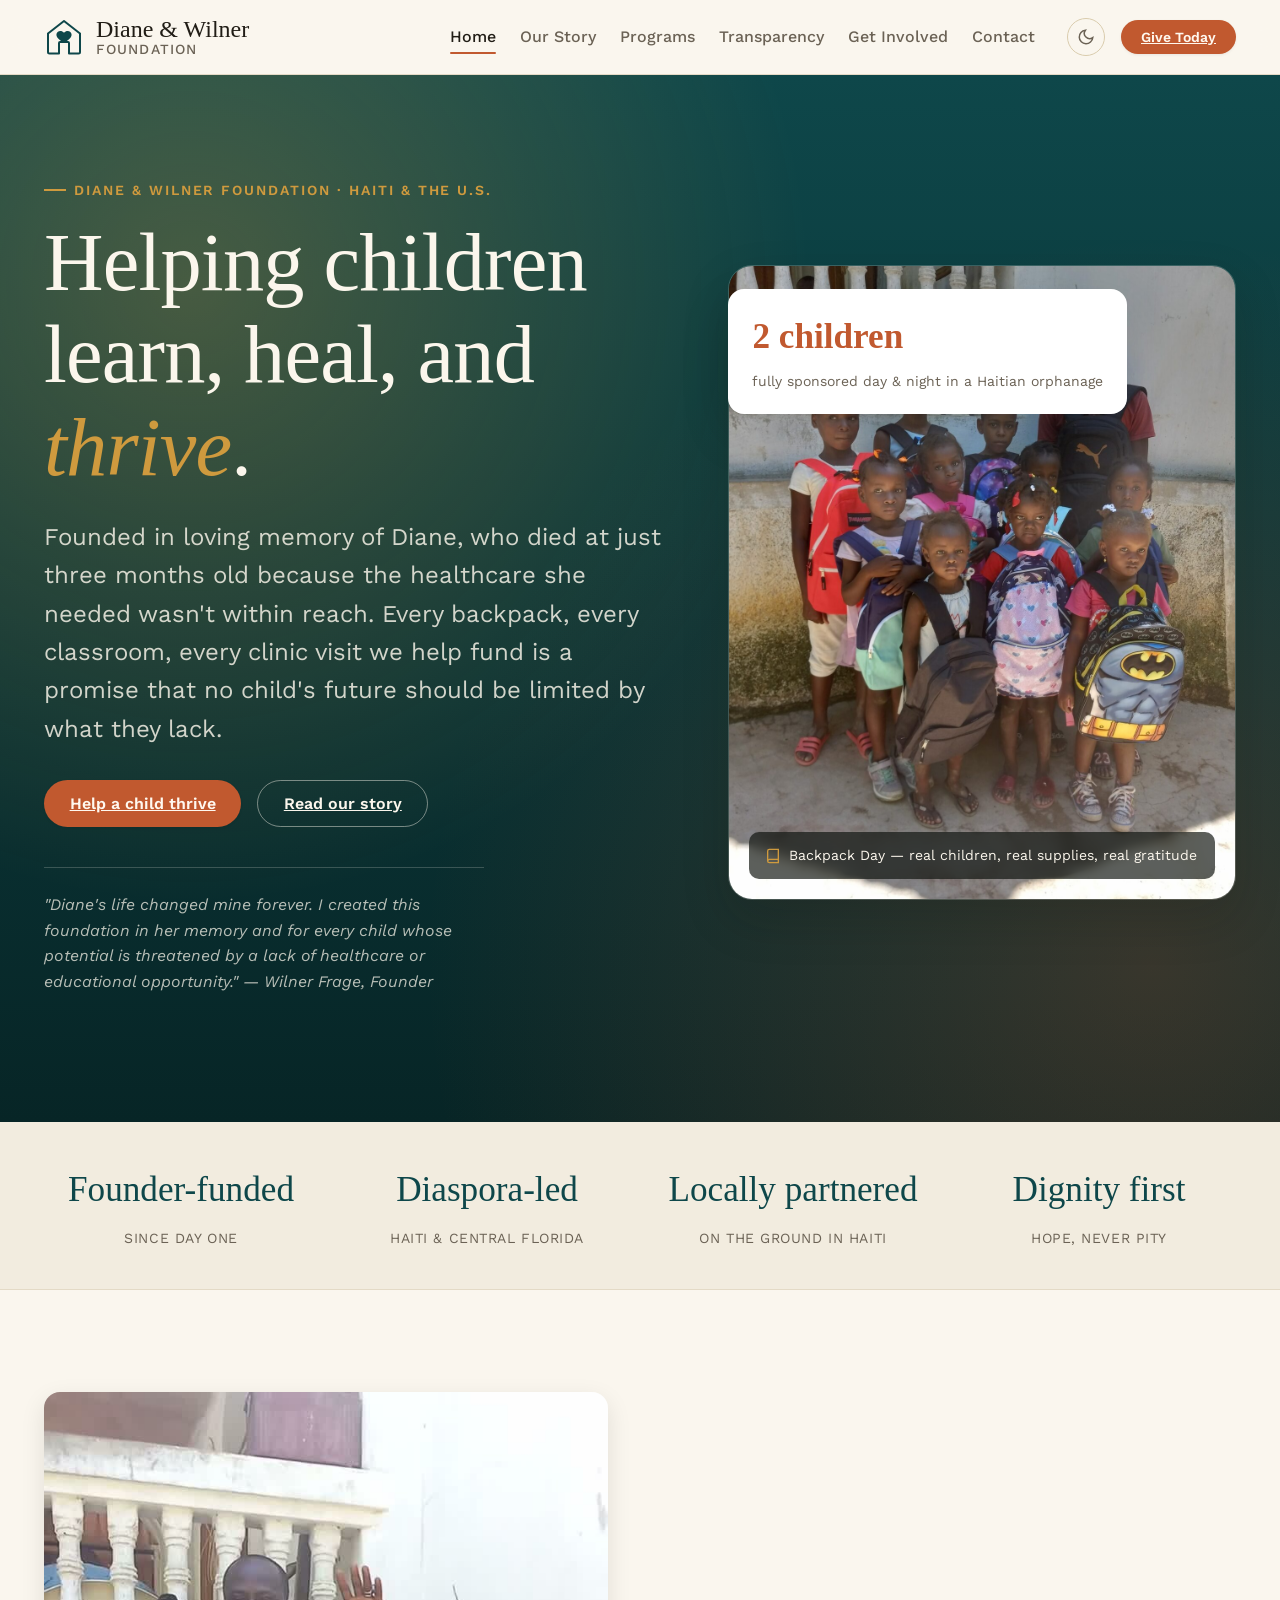
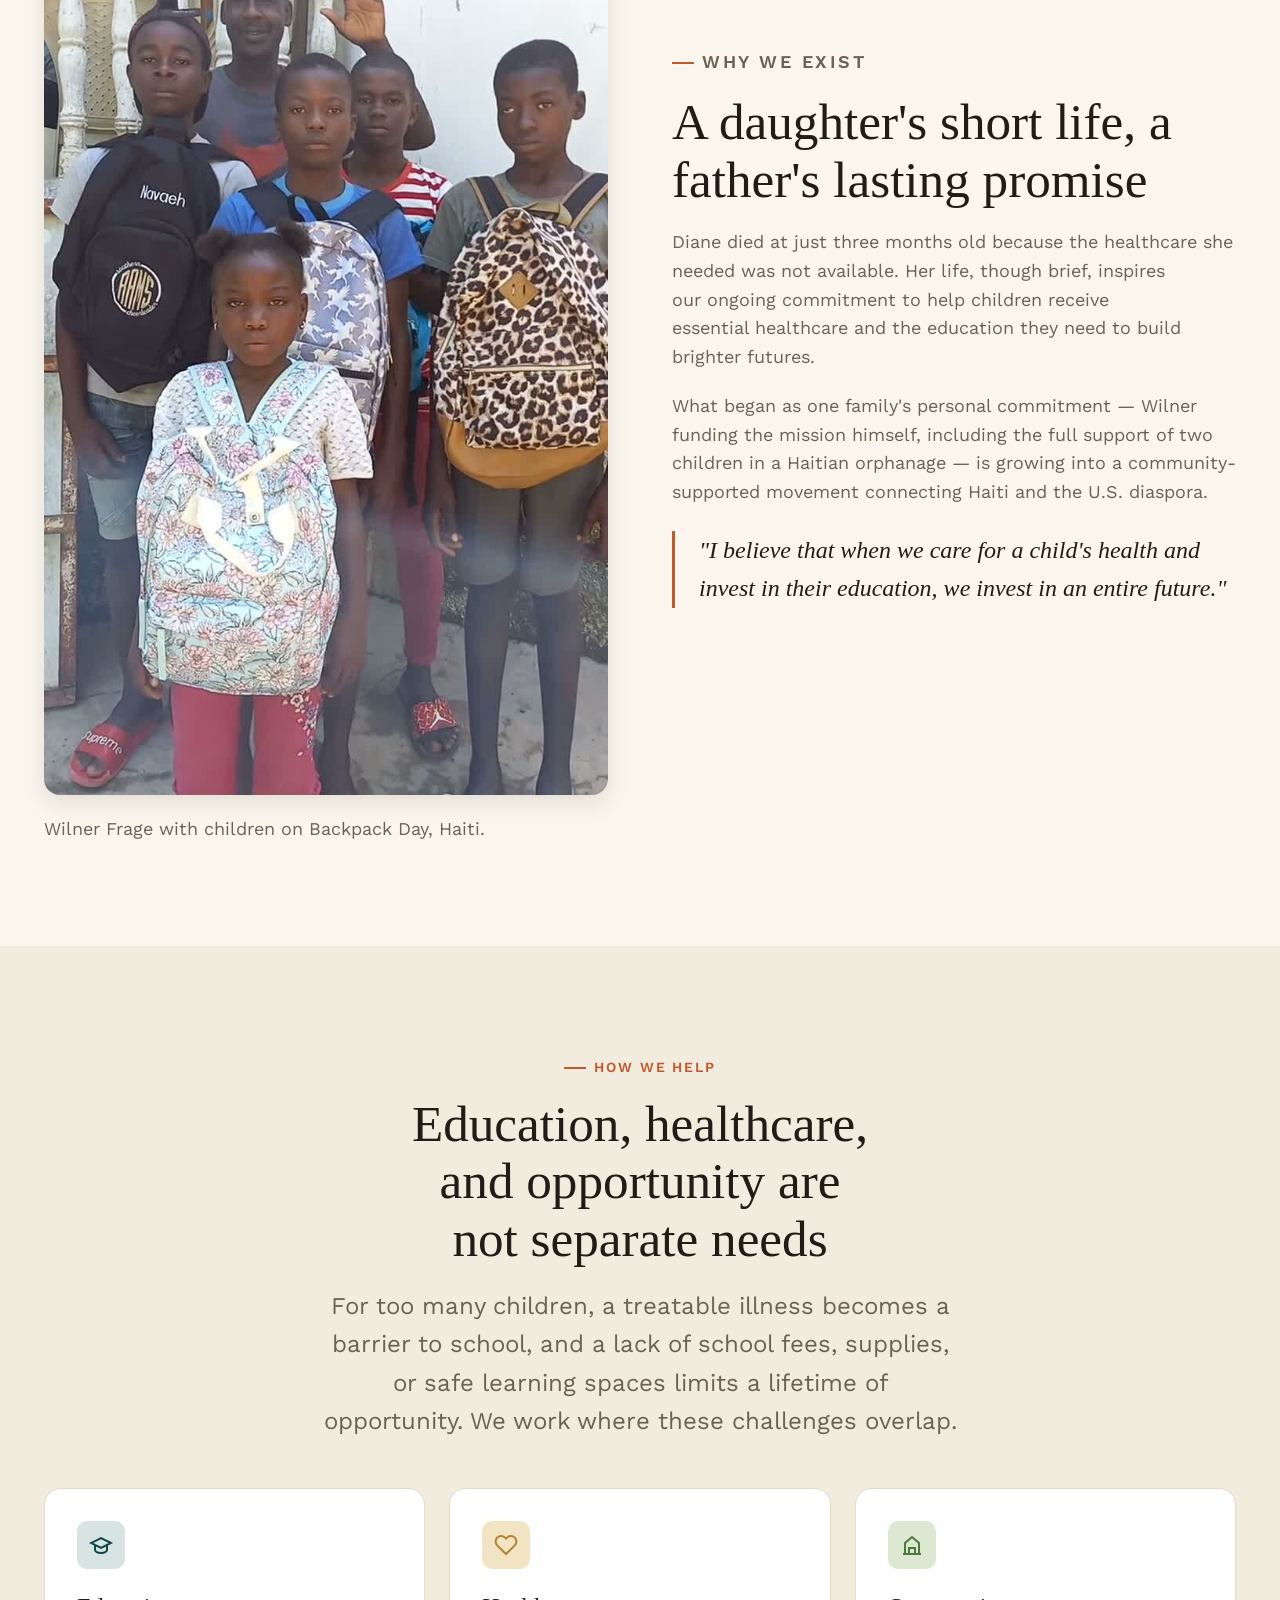
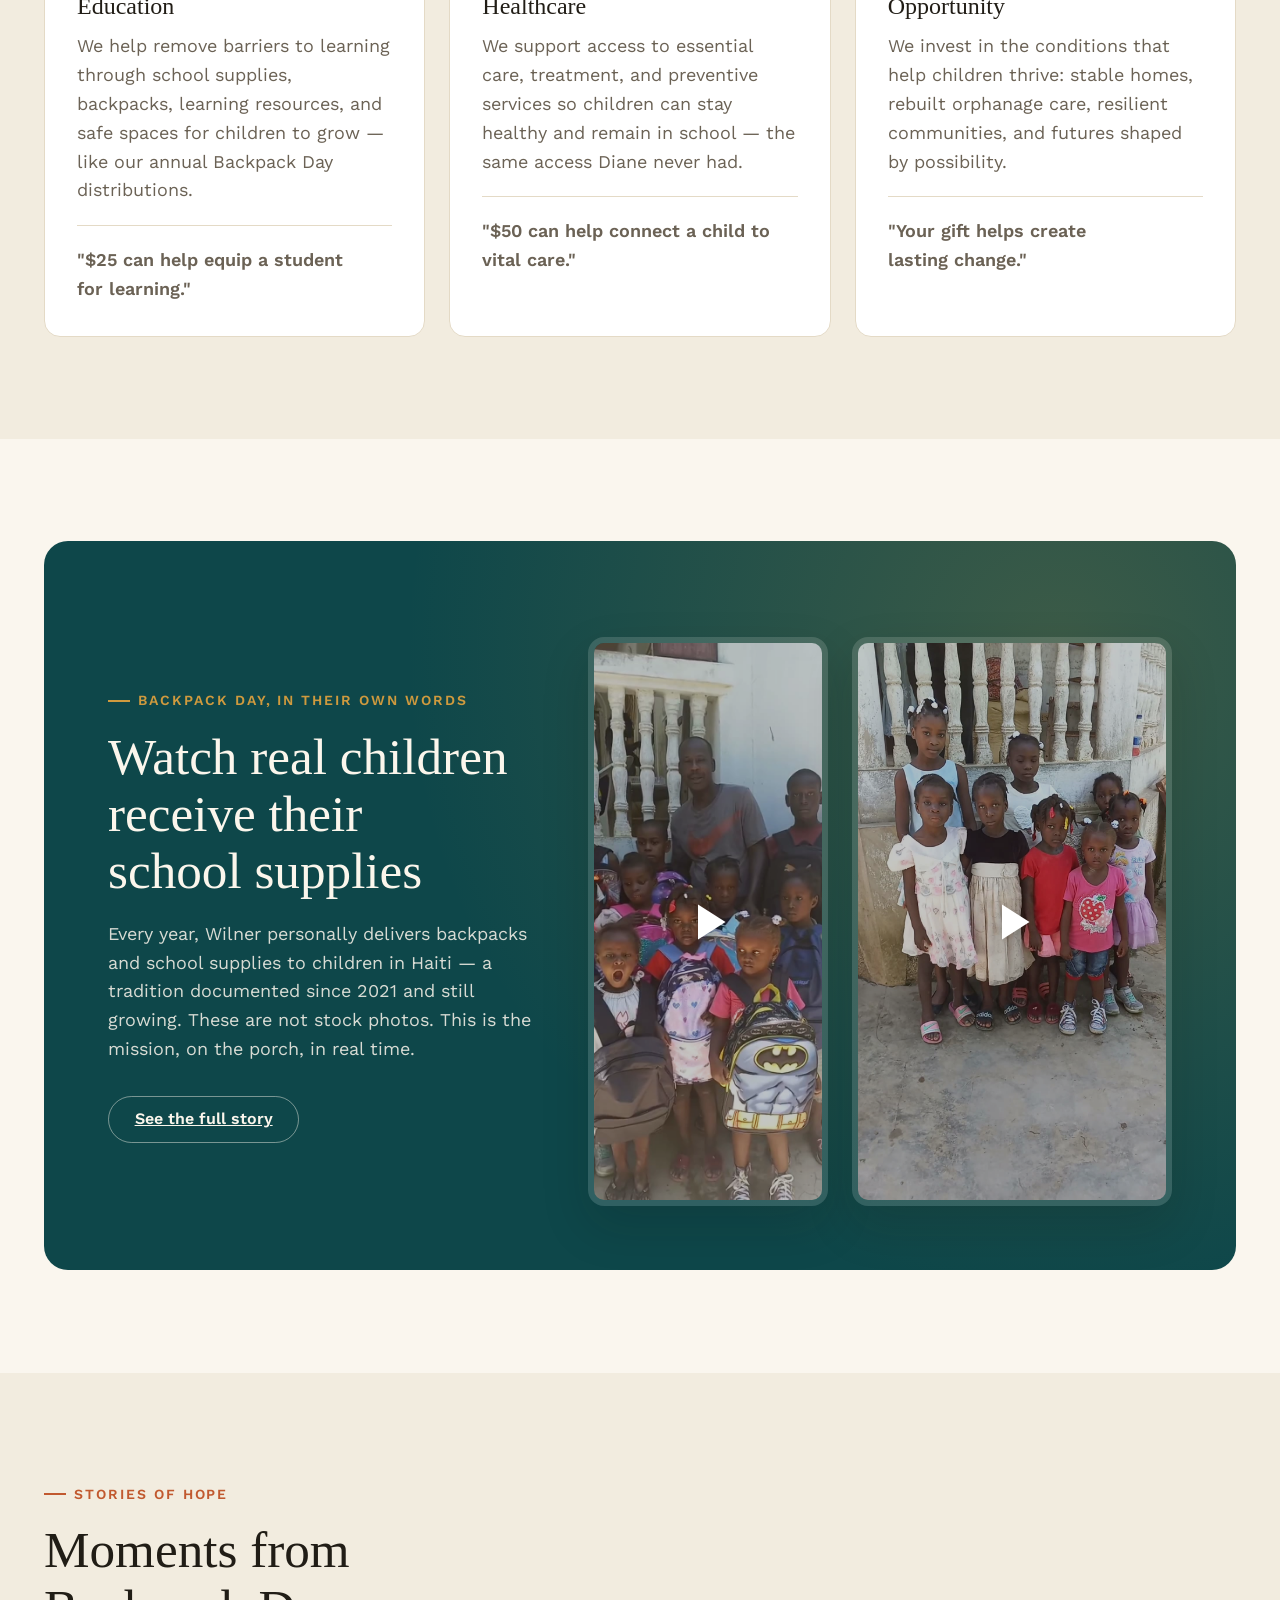
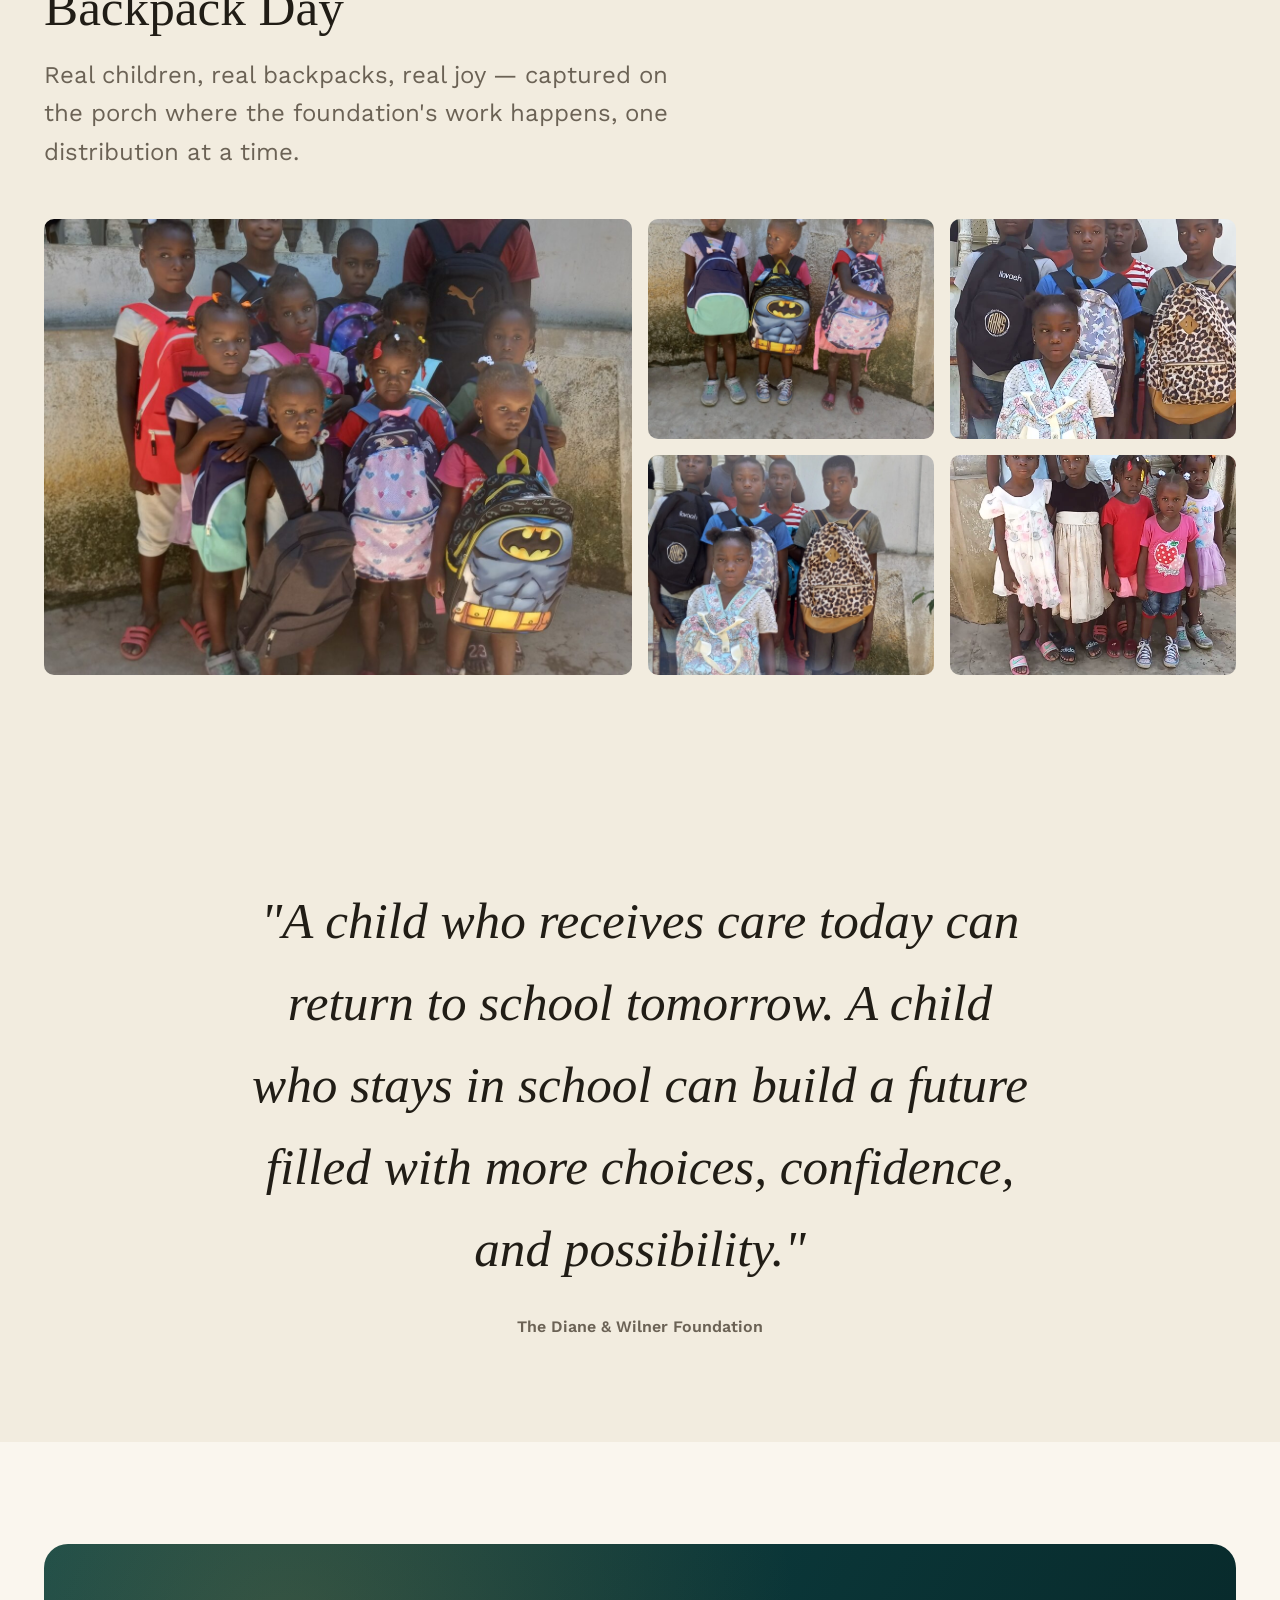
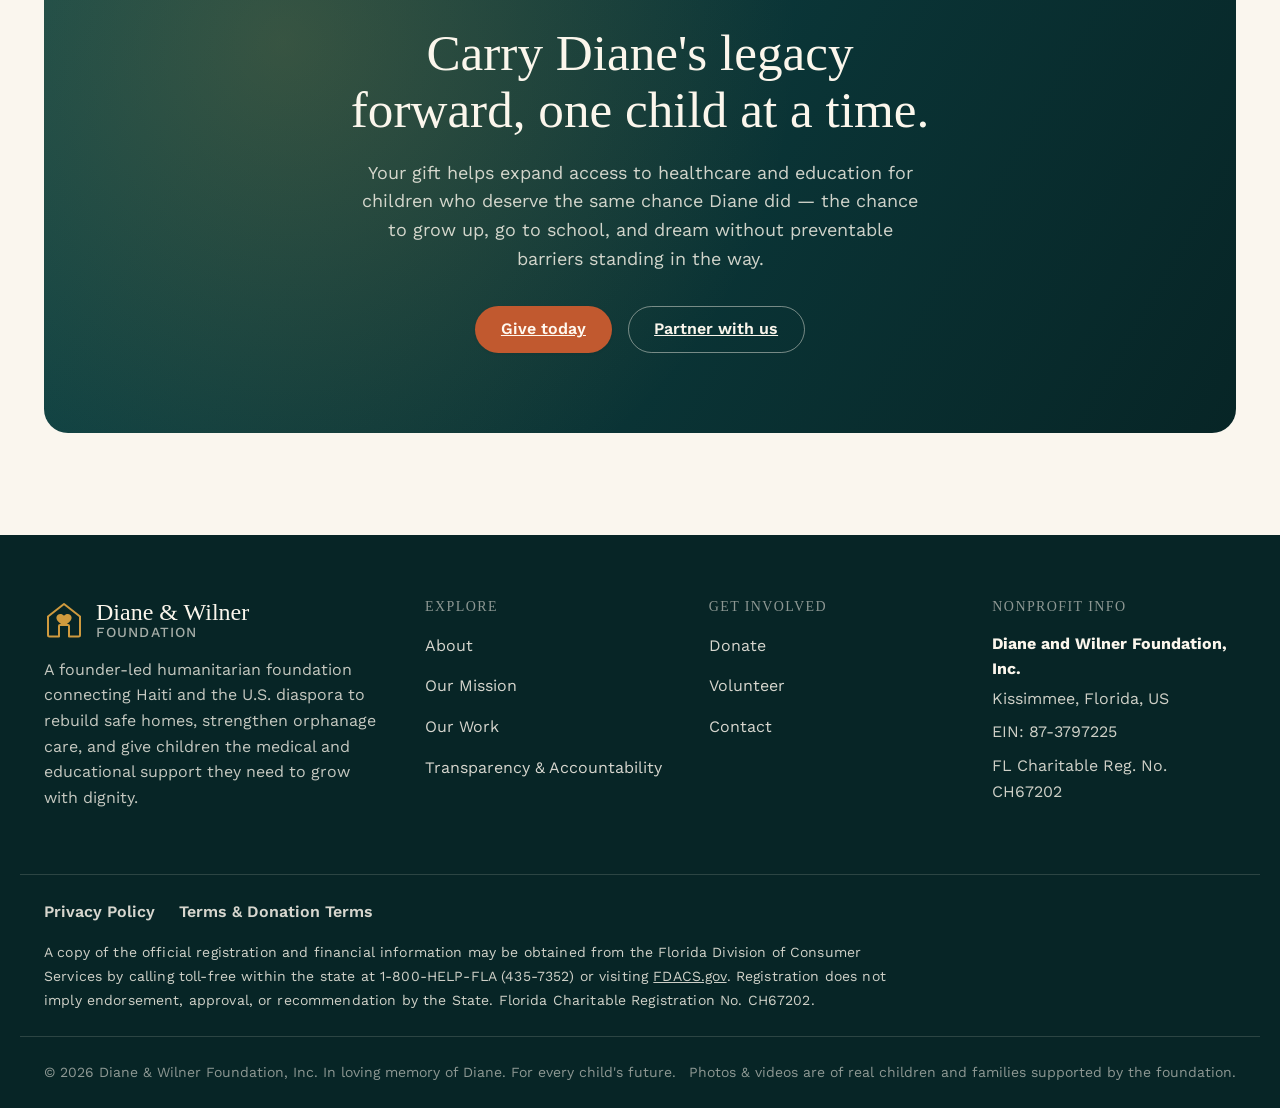
==== commit 20c4d9d2: "Add transparency, privacy, and terms pages; update footer, nav, donation compliance, SEO" ====
--- a/index.html
+++ b/index.html
@@ -8,6 +8,26 @@
 <meta property="og:title" content="Diane & Wilner Foundation" />
 <meta property="og:description" content="Helping children learn, heal, and thrive — in memory of Diane, in service of every child's future." />
 <meta property="og:type" content="website" />
+<script type="application/ld+json">
+{
+  "@context": "https://schema.org",
+  "@type": "NGO",
+  "name": "Diane and Wilner Foundation, Inc.",
+  "alternateName": "Diane & Wilner Foundation",
+  "slogan": "Rebuilding homes. Restoring childhood.",
+  "description": "Florida nonprofit charitable organization providing safe housing, education, healthcare access, and orphanage and child-welfare support to underserved children and families, with humanitarian work connected to Haiti.",
+  "address": {
+    "@type": "PostalAddress",
+    "streetAddress": "157 Tulpan Drive",
+    "addressLocality": "Kissimmee",
+    "addressRegion": "FL",
+    "postalCode": "34743",
+    "addressCountry": "US"
+  },
+  "areaServed": ["United States", "Haiti"],
+  "url": "https://dwf.pplx.app"
+}
+</script>
 <link rel="preconnect" href="https://api.fontshare.com" />
 <link href="https://api.fontshare.com/v2/css?f[]=zodiak@400,500,600,700&display=swap" rel="stylesheet" />
 <link rel="preconnect" href="https://fonts.googleapis.com" />
@@ -35,6 +55,7 @@
         <li><a href="index.html" aria-current="page">Home</a></li>
         <li><a href="about.html">Our Story</a></li>
         <li><a href="get-involved.html#programs">Programs</a></li>
+        <li><a href="transparency.html">Transparency</a></li>
         <li><a href="get-involved.html">Get Involved</a></li>
         <li><a href="get-involved.html#contact">Contact</a></li>
       </ul>
@@ -51,6 +72,7 @@
     <a href="index.html">Home</a>
     <a href="about.html">Our Story</a>
     <a href="get-involved.html#programs">Programs</a>
+    <a href="transparency.html">Transparency &amp; Accountability</a>
     <a href="get-involved.html">Get Involved</a>
     <a href="get-involved.html#contact">Contact</a>
     <a class="btn btn--primary" href="get-involved.html#give">Give Today</a>
@@ -118,7 +140,7 @@
   </section>
 
   <!-- THREE PILLARS -->
-  <section style="background: var(--color-surface-offset);">
+  <section id="our-work" style="background: var(--color-surface-offset);">
     <div class="container">
       <div class="stack-header text-center mx-auto reveal">
         <p class="eyebrow">How we help</p>
@@ -253,36 +275,43 @@
         </svg>
         <span class="brand-name">Diane &amp; Wilner<small>Foundation</small></span>
       </a>
-      <p style="max-width: 34ch; font-size: var(--text-sm); color: color-mix(in oklab, var(--color-text-inverse) 78%, transparent);">A founder-led humanitarian foundation connecting Haiti and the U.S. diaspora to rebuild safe homes, strengthen orphanage care, and give children the medical and educational support they need to grow with dignity.</p>
+      <p style="max-width: 34ch; font-size: var(--text-sm); color: color-mix(in oklab, var(--color-on-brand) 78%, transparent);">A founder-led humanitarian foundation connecting Haiti and the U.S. diaspora to rebuild safe homes, strengthen orphanage care, and give children the medical and educational support they need to grow with dignity.</p>
     </div>
     <div class="footer-col">
       <h5>Explore</h5>
       <ul role="list">
-        <li><a href="index.html">Home</a></li>
-        <li><a href="about.html">Our Story</a></li>
-        <li><a href="get-involved.html#programs">Programs</a></li>
-        <li><a href="about.html#timeline">Backpack Day</a></li>
+        <li><a href="about.html">About</a></li>
+        <li><a href="about.html#mission">Our Mission</a></li>
+        <li><a href="index.html#our-work">Our Work</a></li>
+        <li><a href="transparency.html">Transparency &amp; Accountability</a></li>
       </ul>
     </div>
     <div class="footer-col">
       <h5>Get Involved</h5>
       <ul role="list">
-        <li><a href="get-involved.html#give">Give today</a></li>
-        <li><a href="get-involved.html#give">Monthly giving</a></li>
-        <li><a href="get-involved.html#partner">Corporate partnership</a></li>
-        <li><a href="get-involved.html#contact">Contact us</a></li>
+        <li><a href="get-involved.html#give">Donate</a></li>
+        <li><a href="get-involved.html#volunteer">Volunteer</a></li>
+        <li><a href="get-involved.html#contact">Contact</a></li>
       </ul>
     </div>
     <div class="footer-col">
-      <h5>Based In</h5>
-      <ul role="list">
-        <li style="color: color-mix(in oklab, var(--color-text-inverse) 78%, transparent);">Lakeland, Florida, US</li>
-        <li style="color: color-mix(in oklab, var(--color-text-inverse) 78%, transparent);">Serving communities in Haiti</li>
-      </ul>
-    </div>
+      <h5>Nonprofit Info</h5>
+      <div class="footer-nonprofit-info">
+        <div><strong>Diane and Wilner Foundation, Inc.</strong>Kissimmee, Florida, US</div>
+        <div>EIN: 87-3797225</div>
+        <div>FL Charitable Reg. No. CH67202</div>
+      </div>
+    </div>
+  </div>
+  <div class="container footer-legal">
+    <div class="footer-legal-links">
+      <a href="privacy.html">Privacy Policy</a>
+      <a href="terms.html">Terms &amp; Donation Terms</a>
+    </div>
+    <p class="footer-disclosure">A copy of the official registration and financial information may be obtained from the Florida Division of Consumer Services by calling toll-free within the state at 1-800-HELP-FLA (435-7352) or visiting <a href="https://www.fdacs.gov" target="_blank" rel="noopener">FDACS.gov</a>. Registration does not imply endorsement, approval, or recommendation by the State. Florida Charitable Registration No. CH67202.</p>
   </div>
   <div class="container footer-bottom">
-    <span>© 2026 Diane &amp; Wilner Foundation. In loving memory of Diane. For every child's future.</span>
+    <span>© 2026 Diane &amp; Wilner Foundation, Inc. In loving memory of Diane. For every child's future.</span>
     <span>Photos &amp; videos are of real children and families supported by the foundation.</span>
   </div>
 </footer>
--- a/css/tokens.css
+++ b/css/tokens.css
@@ -3,6 +3,18 @@
    Palette derived from brand strategy: deep hopeful teal,
    warm sunlit gold, soft terracotta, clean cream, leaf green.
    ============================================================ */
+
+:root {
+  /* Fixed brand-teal tokens — used for decorative dark bands (hero,
+     footer, CTA/quote/video bands, interior page heroes) that keep the
+     same deep-teal-with-light-text look in BOTH themes, independent of
+     the theme-adaptive --color-primary / --color-text-inverse tokens
+     below (which intentionally flip for readability on ordinary page
+     surfaces). Do not redefine these inside a [data-theme] block. */
+  --color-brand-deep: #0e474a;
+  --color-brand-deep-active: #072526;
+  --color-on-brand: #fbf6ec;
+}
 
 :root,
 [data-theme='light'] {
--- a/css/style.css
+++ b/css/style.css
@@ -82,12 +82,12 @@
 }
 .btn--ghost {
   background: transparent;
-  color: var(--color-text-inverse);
-  border: 1.5px solid color-mix(in oklab, var(--color-text-inverse) 45%, transparent);
+  color: var(--color-on-brand);
+  border: 1.5px solid color-mix(in oklab, var(--color-on-brand) 45%, transparent);
 }
 .btn--ghost:hover {
-  border-color: var(--color-text-inverse);
-  background: color-mix(in oklab, var(--color-text-inverse) 12%, transparent);
+  border-color: var(--color-on-brand);
+  background: color-mix(in oklab, var(--color-on-brand) 12%, transparent);
 }
 .btn--outline {
   background: transparent;
@@ -253,8 +253,8 @@
 /* ---------- Hero ---------- */
 .hero {
   position: relative;
-  background: linear-gradient(180deg, var(--color-primary) 0%, var(--color-primary-active) 100%);
-  color: var(--color-text-inverse);
+  background: linear-gradient(180deg, var(--color-brand-deep) 0%, var(--color-brand-deep-active) 100%);
+  color: var(--color-on-brand);
   overflow: hidden;
   padding-top: clamp(var(--space-16), 8vw, var(--space-24));
   padding-bottom: clamp(var(--space-20), 10vw, var(--space-32));
@@ -291,7 +291,7 @@
 }
 .hero-sub {
   font-size: var(--text-lg);
-  color: color-mix(in oklab, var(--color-text-inverse) 82%, transparent);
+  color: color-mix(in oklab, var(--color-on-brand) 82%, transparent);
   max-width: 42ch;
   margin-top: var(--space-6);
 }
@@ -304,10 +304,10 @@
 .hero-note {
   margin-top: var(--space-10);
   padding-top: var(--space-6);
-  border-top: 1px solid color-mix(in oklab, var(--color-text-inverse) 20%, transparent);
+  border-top: 1px solid color-mix(in oklab, var(--color-on-brand) 20%, transparent);
   font-size: var(--text-sm);
   font-style: italic;
-  color: color-mix(in oklab, var(--color-text-inverse) 72%, transparent);
+  color: color-mix(in oklab, var(--color-on-brand) 72%, transparent);
   max-width: 44ch;
 }
 
@@ -319,7 +319,7 @@
   border-radius: var(--radius-xl);
   overflow: hidden;
   box-shadow: var(--shadow-lg);
-  border: 1px solid color-mix(in oklab, var(--color-text-inverse) 18%, transparent);
+  border: 1px solid color-mix(in oklab, var(--color-on-brand) 18%, transparent);
   aspect-ratio: 4 / 5;
 }
 .hero-media-frame img,
@@ -531,8 +531,8 @@
 
 /* ---------- Video feature ---------- */
 .video-feature {
-  background: var(--color-primary);
-  color: var(--color-text-inverse);
+  background: var(--color-brand-deep);
+  color: var(--color-on-brand);
   border-radius: var(--radius-xl);
   padding: clamp(var(--space-10), 6vw, var(--space-16));
   display: grid;
@@ -561,7 +561,7 @@
 }
 .video-feature p {
   margin-top: var(--space-5);
-  color: color-mix(in oklab, var(--color-text-inverse) 85%, transparent);
+  color: color-mix(in oklab, var(--color-on-brand) 85%, transparent);
   position: relative;
 }
 .video-frame {
@@ -572,7 +572,7 @@
   max-width: 320px;
   margin-inline: auto;
   box-shadow: var(--shadow-lg);
-  border: 6px solid color-mix(in oklab, var(--color-text-inverse) 14%, transparent);
+  border: 6px solid color-mix(in oklab, var(--color-on-brand) 14%, transparent);
 }
 .video-frame video {
   width: 100%;
@@ -696,8 +696,8 @@
 
 /* ---------- Donate CTA band ---------- */
 .cta-band {
-  background: linear-gradient(120deg, var(--color-primary) 0%, var(--color-primary-active) 100%);
-  color: var(--color-text-inverse);
+  background: linear-gradient(120deg, var(--color-brand-deep) 0%, var(--color-brand-deep-active) 100%);
+  color: var(--color-on-brand);
   border-radius: var(--radius-xl);
   padding: clamp(var(--space-12), 7vw, var(--space-20));
   text-align: center;
@@ -719,7 +719,7 @@
 .cta-band p {
   position: relative;
   margin-top: var(--space-5);
-  color: color-mix(in oklab, var(--color-text-inverse) 82%, transparent);
+  color: color-mix(in oklab, var(--color-on-brand) 82%, transparent);
   max-width: 52ch;
   margin-inline: auto;
 }
@@ -1019,11 +1019,8 @@
 
 /* ---------- Footer ---------- */
 .site-footer {
-  background: var(--color-primary-active);
-  color: color-mix(in oklab, var(--color-text-inverse) 85%, transparent);
-}
-[data-theme='dark'] .site-footer {
-  background: #0b100d;
+  background: var(--color-brand-deep-active);
+  color: color-mix(in oklab, var(--color-on-brand) 85%, transparent);
 }
 .footer-grid {
   display: grid;
@@ -1035,7 +1032,7 @@
   display: flex;
   align-items: center;
   gap: var(--space-3);
-  color: var(--color-text-inverse);
+  color: var(--color-on-brand);
   text-decoration: none;
   margin-bottom: var(--space-4);
 }
@@ -1043,16 +1040,16 @@
   color: var(--color-gold);
 }
 .footer-brand .brand-name {
-  color: var(--color-text-inverse);
+  color: var(--color-on-brand);
 }
 .footer-brand .brand-name small {
-  color: color-mix(in oklab, var(--color-text-inverse) 65%, transparent);
+  color: color-mix(in oklab, var(--color-on-brand) 65%, transparent);
 }
 .footer-col h5 {
   font-size: var(--text-xs);
   text-transform: uppercase;
   letter-spacing: 0.1em;
-  color: color-mix(in oklab, var(--color-text-inverse) 55%, transparent);
+  color: color-mix(in oklab, var(--color-on-brand) 55%, transparent);
   margin-bottom: var(--space-4);
 }
 .footer-col ul {
@@ -1060,7 +1057,7 @@
   gap: var(--space-3);
 }
 .footer-col a {
-  color: color-mix(in oklab, var(--color-text-inverse) 85%, transparent);
+  color: color-mix(in oklab, var(--color-on-brand) 85%, transparent);
   text-decoration: none;
   font-size: var(--text-sm);
 }
@@ -1068,13 +1065,13 @@
   color: var(--color-gold);
 }
 .footer-bottom {
-  border-top: 1px solid color-mix(in oklab, var(--color-text-inverse) 15%, transparent);
+  border-top: 1px solid color-mix(in oklab, var(--color-on-brand) 15%, transparent);
   padding-block: var(--space-6);
   display: flex;
   justify-content: space-between;
   align-items: center;
   font-size: var(--text-xs);
-  color: color-mix(in oklab, var(--color-text-inverse) 55%, transparent);
+  color: color-mix(in oklab, var(--color-on-brand) 55%, transparent);
   flex-wrap: wrap;
   gap: var(--space-3);
 }
@@ -1091,8 +1088,8 @@
 
 /* ---------- Page hero (interior pages) ---------- */
 .page-hero {
-  background: var(--color-primary);
-  color: var(--color-text-inverse);
+  background: var(--color-brand-deep);
+  color: var(--color-on-brand);
   padding-block: clamp(var(--space-16), 8vw, var(--space-24));
   position: relative;
   overflow: hidden;
@@ -1119,7 +1116,7 @@
   position: relative;
   margin-top: var(--space-5);
   font-size: var(--text-lg);
-  color: color-mix(in oklab, var(--color-text-inverse) 82%, transparent);
+  color: color-mix(in oklab, var(--color-on-brand) 82%, transparent);
   max-width: 52ch;
 }
 
@@ -1154,3 +1151,256 @@
     transform: none;
   }
 }
+
+/* ============================================================
+   Transparency & Accountability / compliance components
+   ============================================================ */
+.trust-intro {
+  max-width: 720px;
+}
+.trust-intro blockquote {
+  font-family: var(--font-display);
+  font-size: var(--text-xl);
+  font-style: italic;
+  color: var(--color-text);
+  margin-bottom: var(--space-5);
+}
+.trust-grid {
+  display: grid;
+  grid-template-columns: repeat(3, 1fr);
+  gap: var(--space-5);
+  margin-top: var(--space-12);
+}
+.trust-card {
+  background: var(--color-surface);
+  border: 1px solid var(--color-divider);
+  border-radius: var(--radius-lg);
+  padding: var(--space-6) var(--space-8);
+}
+.trust-card dt {
+  font-size: var(--text-xs);
+  text-transform: uppercase;
+  letter-spacing: 0.1em;
+  color: var(--color-coral);
+  font-weight: 600;
+}
+[data-theme='dark'] .trust-card dt {
+  color: var(--color-gold);
+}
+.trust-card dd {
+  margin-top: var(--space-3);
+  font-size: var(--text-lg);
+  font-weight: 600;
+  font-family: var(--font-display);
+  color: var(--color-text);
+}
+.trust-card dd span {
+  display: block;
+  margin-top: var(--space-1);
+  font-size: var(--text-sm);
+  font-weight: 400;
+  font-family: var(--font-body);
+  color: var(--color-text-muted);
+}
+@media (max-width: 900px) {
+  .trust-grid {
+    grid-template-columns: repeat(2, 1fr);
+  }
+}
+@media (max-width: 560px) {
+  .trust-grid {
+    grid-template-columns: 1fr;
+  }
+}
+
+.disclosure-card {
+  margin-top: var(--space-12);
+  background: var(--color-surface-offset);
+  border: 1px solid var(--color-border);
+  border-radius: var(--radius-lg);
+  padding: var(--space-8);
+  display: grid;
+  gap: var(--space-4);
+}
+.disclosure-card p {
+  font-size: var(--text-sm);
+  line-height: 1.7;
+  color: var(--color-text);
+  letter-spacing: 0.01em;
+}
+.disclosure-card strong {
+  color: var(--color-primary);
+}
+
+.doc-grid {
+  display: grid;
+  grid-template-columns: repeat(3, 1fr);
+  gap: var(--space-5);
+  margin-top: var(--space-12);
+}
+.doc-card {
+  background: var(--color-surface);
+  border: 1px solid var(--color-divider);
+  border-radius: var(--radius-lg);
+  padding: var(--space-6);
+  display: flex;
+  flex-direction: column;
+  gap: var(--space-3);
+}
+.doc-card svg {
+  width: 26px;
+  height: 26px;
+  color: var(--color-text-faint);
+}
+.doc-card h4 {
+  font-size: var(--text-base);
+  font-weight: 600;
+  font-family: var(--font-body);
+}
+.doc-status {
+  align-self: flex-start;
+  font-size: var(--text-xs);
+  text-transform: uppercase;
+  letter-spacing: 0.06em;
+  font-weight: 600;
+  padding: 0.25rem 0.7rem;
+  border-radius: var(--radius-full);
+  background: var(--color-surface-offset);
+  color: var(--color-text-faint);
+}
+@media (max-width: 900px) {
+  .doc-grid {
+    grid-template-columns: 1fr 1fr;
+  }
+}
+@media (max-width: 560px) {
+  .doc-grid {
+    grid-template-columns: 1fr;
+  }
+}
+
+.trust-statements {
+  display: grid;
+  grid-template-columns: repeat(2, 1fr);
+  gap: var(--space-6);
+  margin-top: var(--space-12);
+}
+.trust-statement {
+  padding-left: var(--space-6);
+  border-left: 3px solid var(--color-coral);
+}
+[data-theme='dark'] .trust-statement {
+  border-left-color: var(--color-gold);
+}
+.trust-statement p {
+  font-family: var(--font-display);
+  font-size: var(--text-lg);
+  font-style: italic;
+  color: var(--color-text);
+}
+@media (max-width: 700px) {
+  .trust-statements {
+    grid-template-columns: 1fr;
+  }
+}
+
+.gift-id-card {
+  margin-top: var(--space-8);
+  background: var(--color-surface-2);
+  border: 1px solid var(--color-divider);
+  border-radius: var(--radius-lg);
+  padding: var(--space-6) var(--space-8);
+  display: flex;
+  align-items: center;
+  gap: var(--space-4);
+  flex-wrap: wrap;
+}
+.gift-id-card svg {
+  width: 28px;
+  height: 28px;
+  color: var(--color-primary);
+  flex-shrink: 0;
+}
+.gift-id-card p {
+  font-size: var(--text-sm);
+  color: var(--color-text-muted);
+  margin: 0;
+}
+.gift-id-card strong {
+  color: var(--color-text);
+}
+
+/* ---------- Footer legal / compliance ---------- */
+.footer-legal {
+  border-top: 1px solid color-mix(in oklab, var(--color-on-brand) 15%, transparent);
+  padding-block: var(--space-6);
+  display: grid;
+  gap: var(--space-4);
+}
+.footer-legal-links {
+  display: flex;
+  gap: var(--space-6);
+  flex-wrap: wrap;
+}
+.footer-legal-links a {
+  color: color-mix(in oklab, var(--color-on-brand) 85%, transparent);
+  text-decoration: none;
+  font-size: var(--text-sm);
+  font-weight: 600;
+}
+.footer-legal-links a:hover {
+  color: var(--color-gold);
+}
+.footer-disclosure {
+  font-size: var(--text-xs);
+  line-height: 1.7;
+  letter-spacing: 0.01em;
+  color: color-mix(in oklab, var(--color-on-brand) 82%, transparent);
+  max-width: 96ch;
+}
+.footer-disclosure a {
+  color: color-mix(in oklab, var(--color-on-brand) 82%, transparent);
+  text-decoration: underline;
+}
+.footer-nonprofit-info {
+  display: grid;
+  gap: var(--space-2);
+  font-size: var(--text-sm);
+  color: color-mix(in oklab, var(--color-on-brand) 82%, transparent);
+}
+.footer-nonprofit-info strong {
+  color: var(--color-on-brand);
+  display: block;
+  margin-bottom: var(--space-1);
+}
+
+/* ---------- Legal / policy prose pages ---------- */
+.legal-content {
+  margin-top: var(--space-10);
+}
+.legal-content h2 {
+  font-size: var(--text-xl);
+  margin-top: var(--space-12);
+  margin-bottom: var(--space-4);
+}
+.legal-content h2:first-child {
+  margin-top: 0;
+}
+.legal-content p {
+  color: var(--color-text-muted);
+  margin-bottom: var(--space-4);
+  line-height: 1.75;
+}
+.legal-content ul {
+  margin: var(--space-4) 0 var(--space-6) var(--space-6);
+  color: var(--color-text-muted);
+  line-height: 1.75;
+}
+.legal-content li {
+  margin-bottom: var(--space-2);
+}
+.legal-content .legal-updated {
+  font-size: var(--text-sm);
+  color: var(--color-text-faint);
+  margin-bottom: var(--space-8);
+}
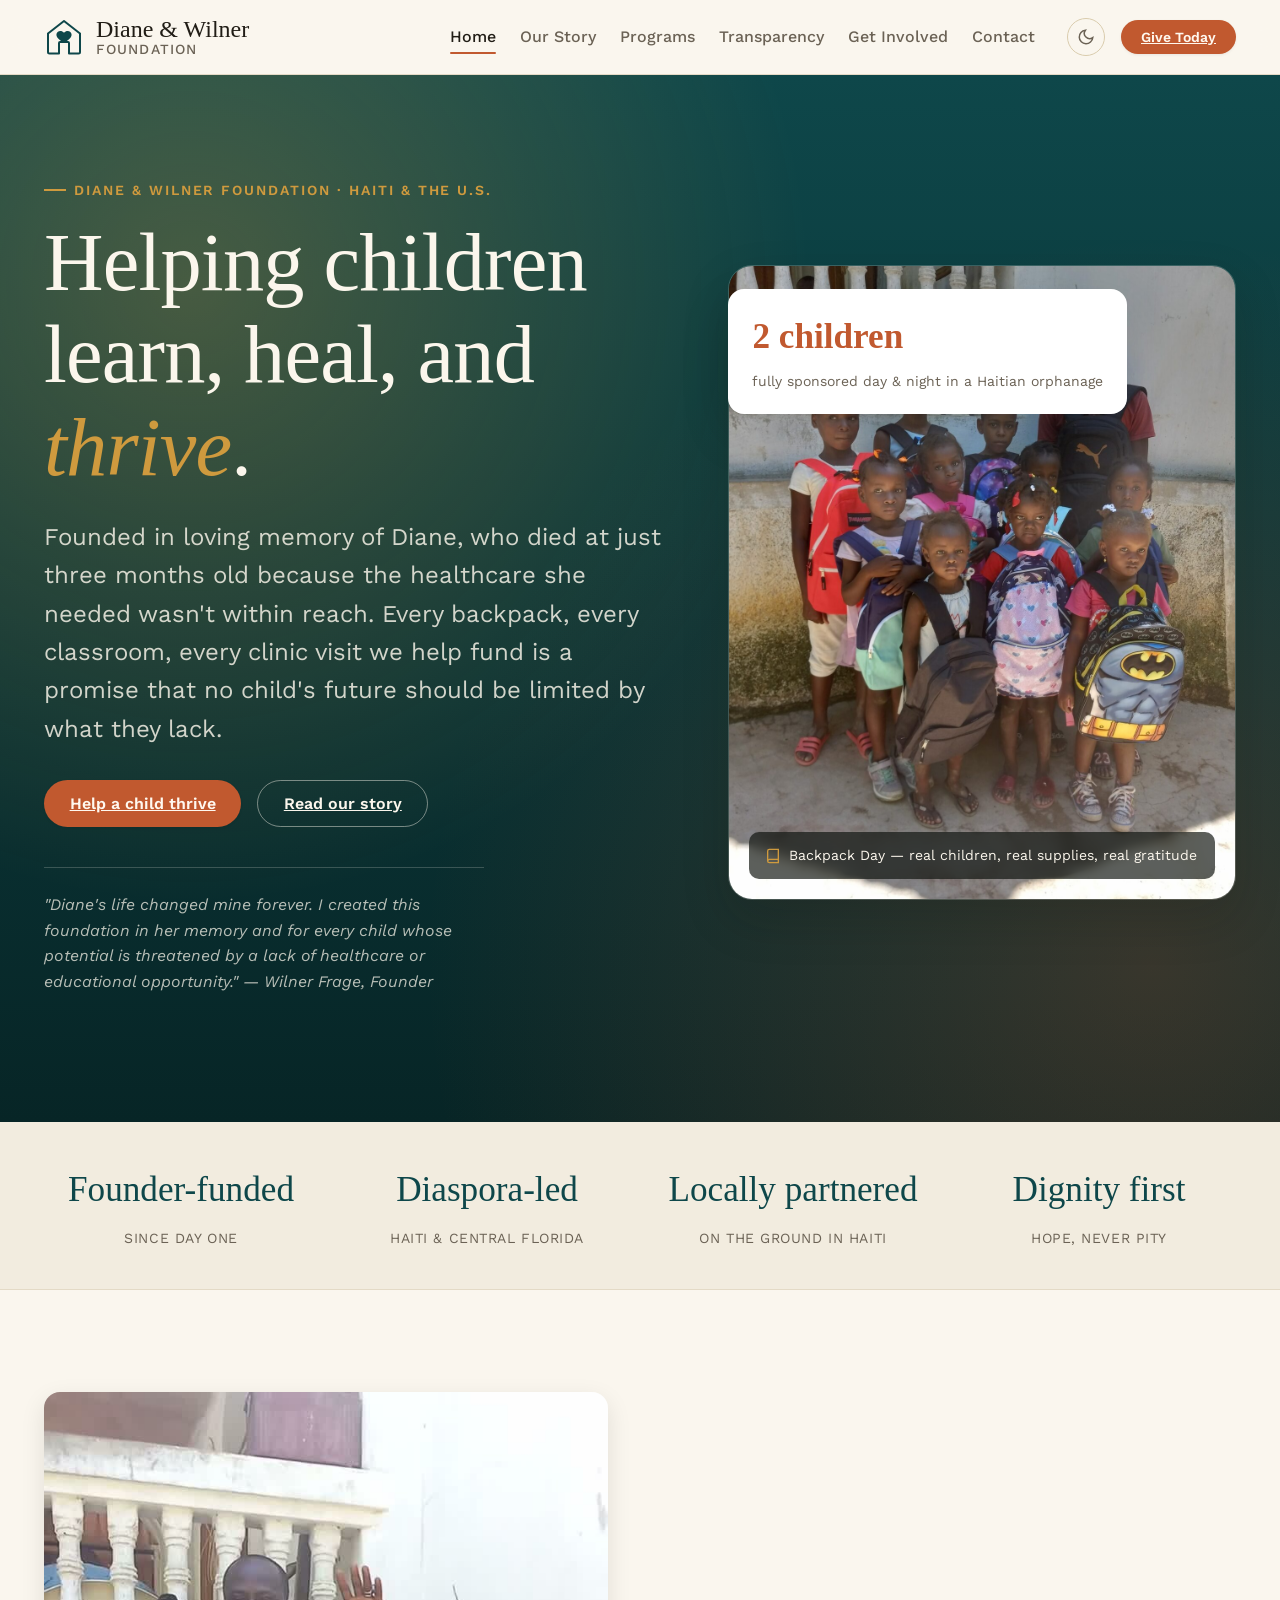
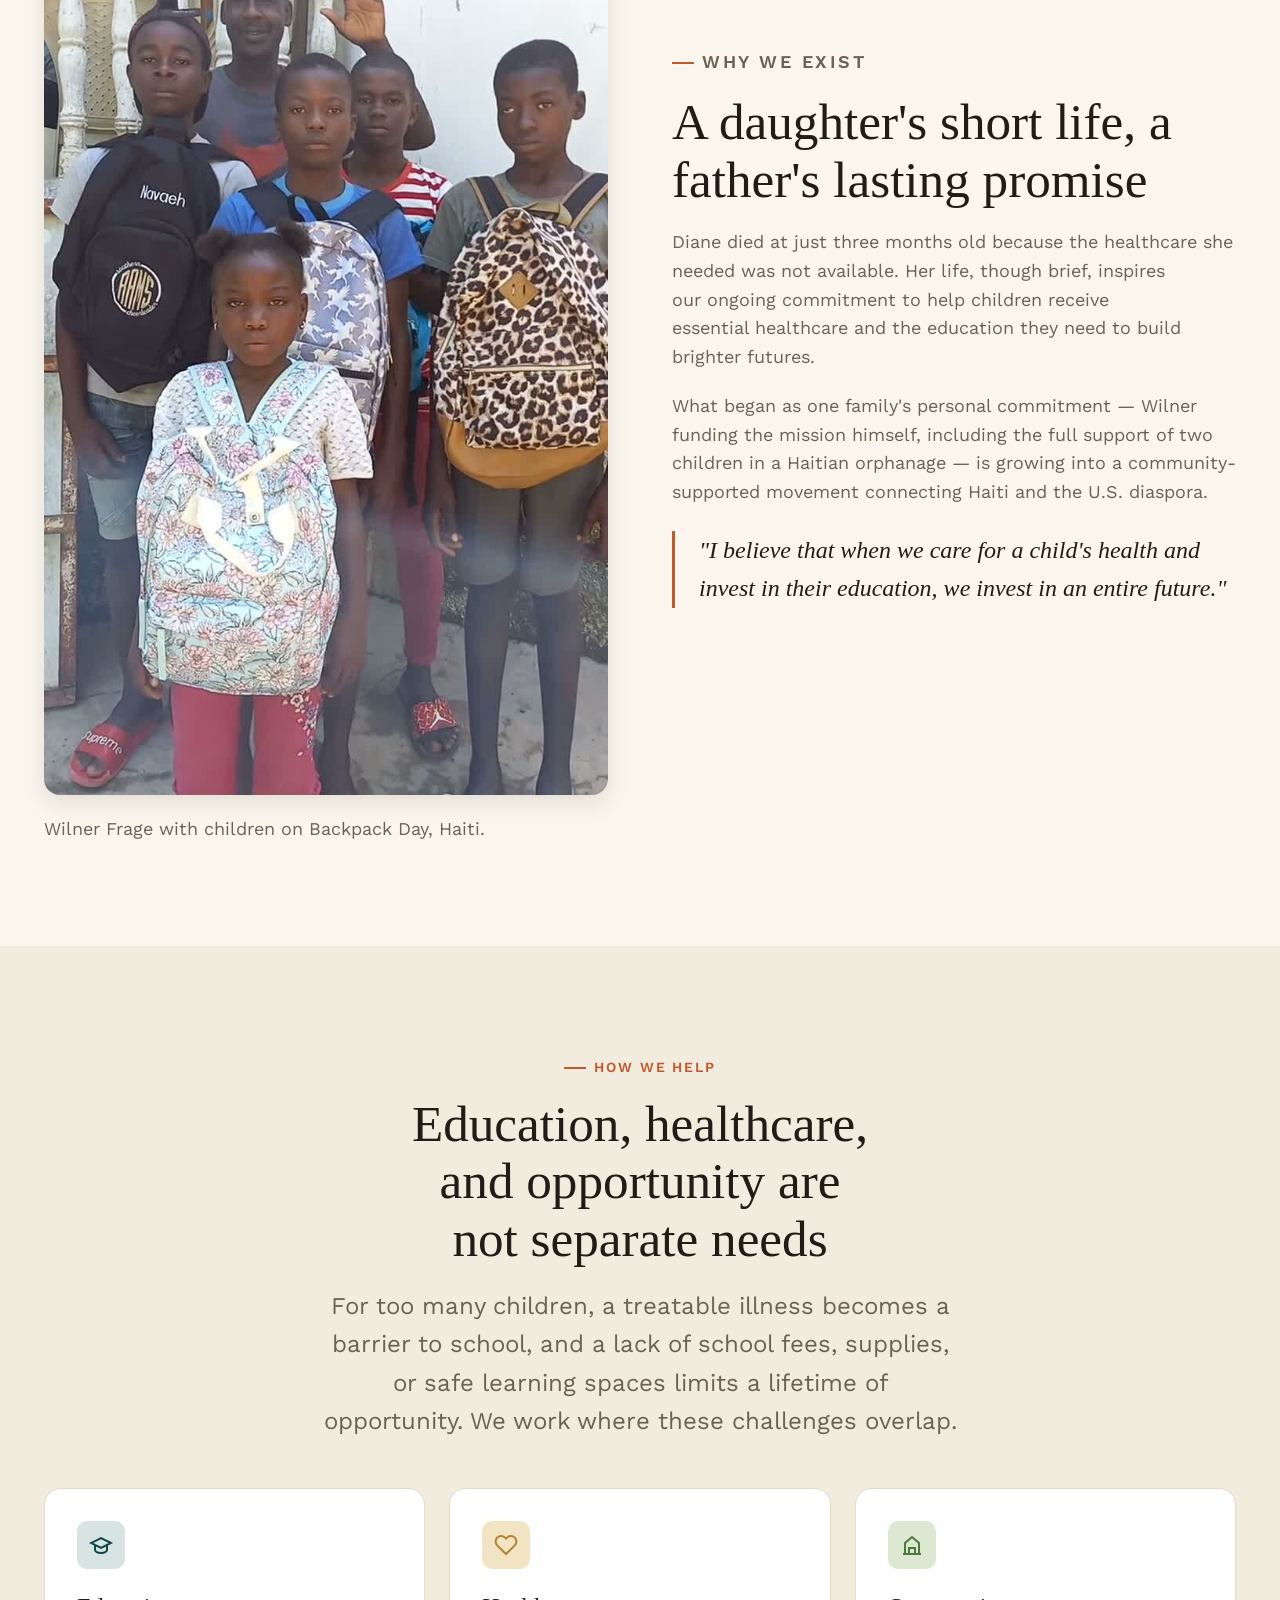
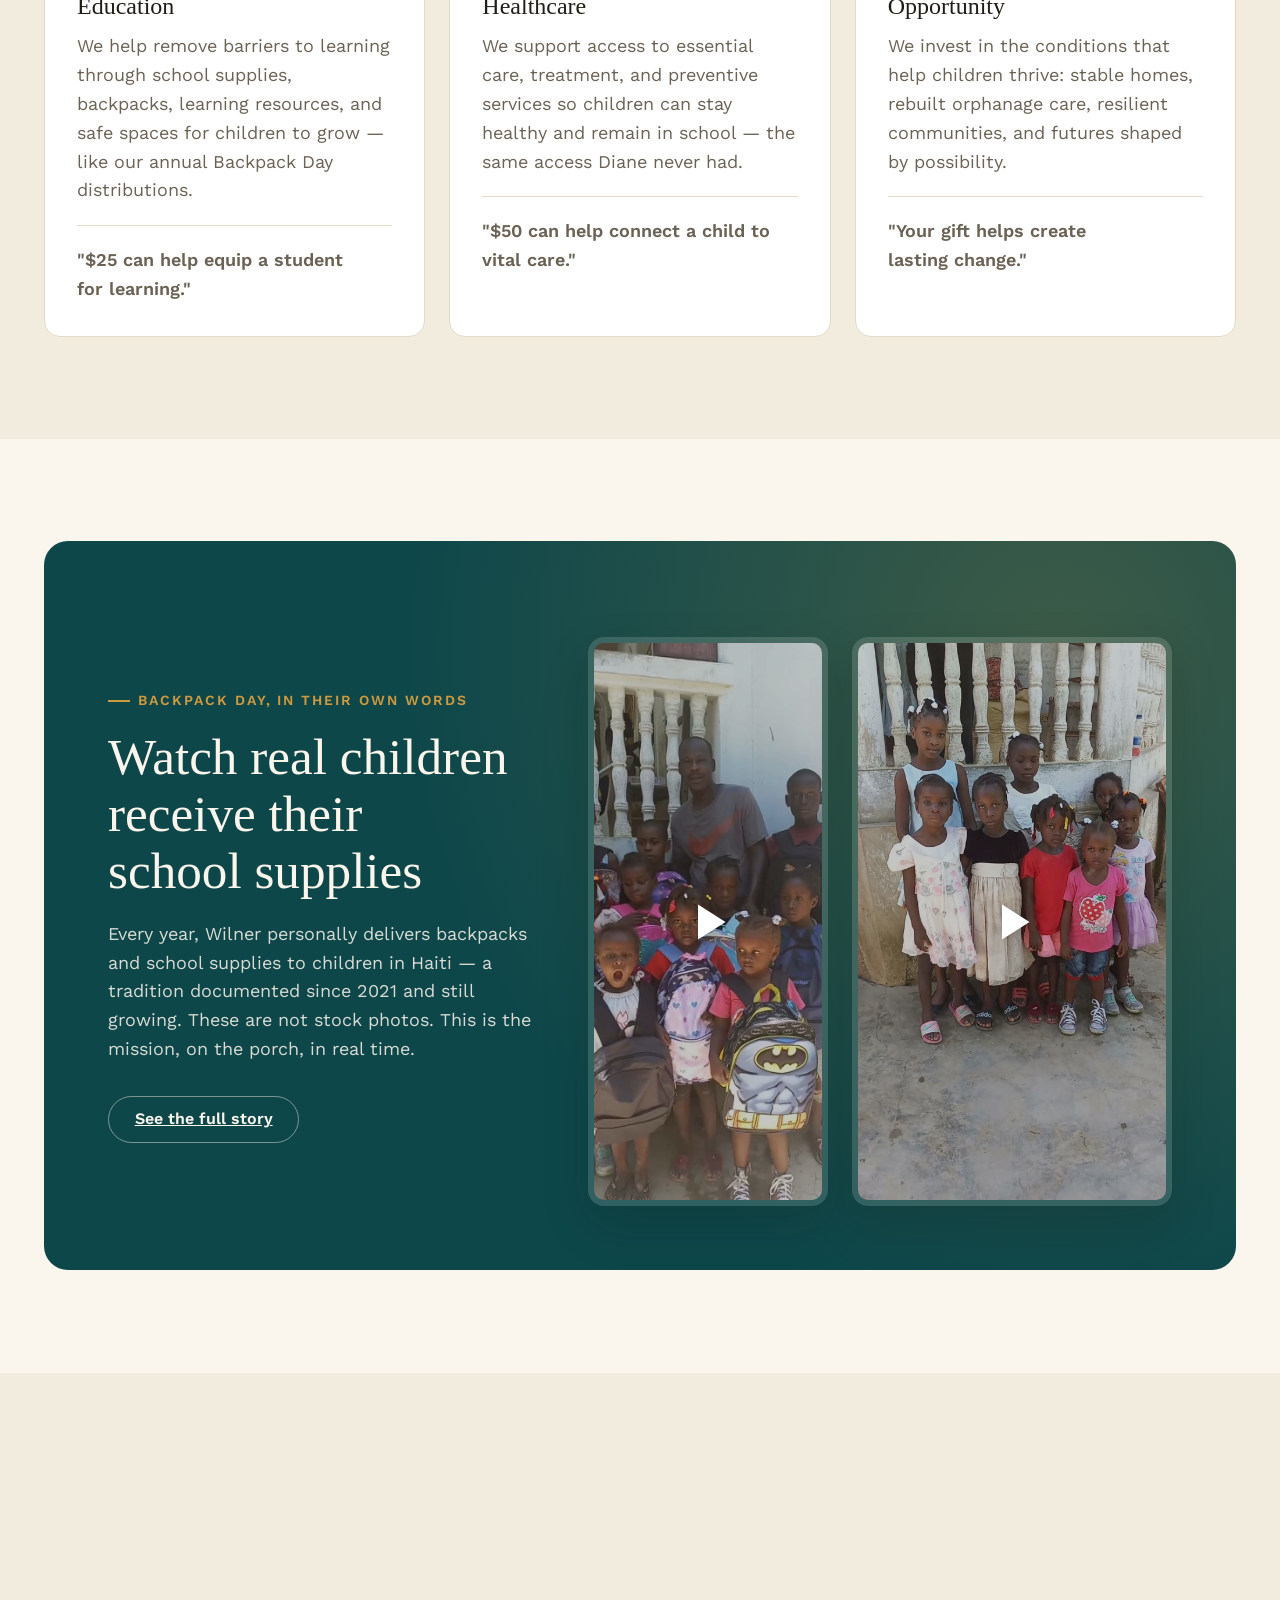
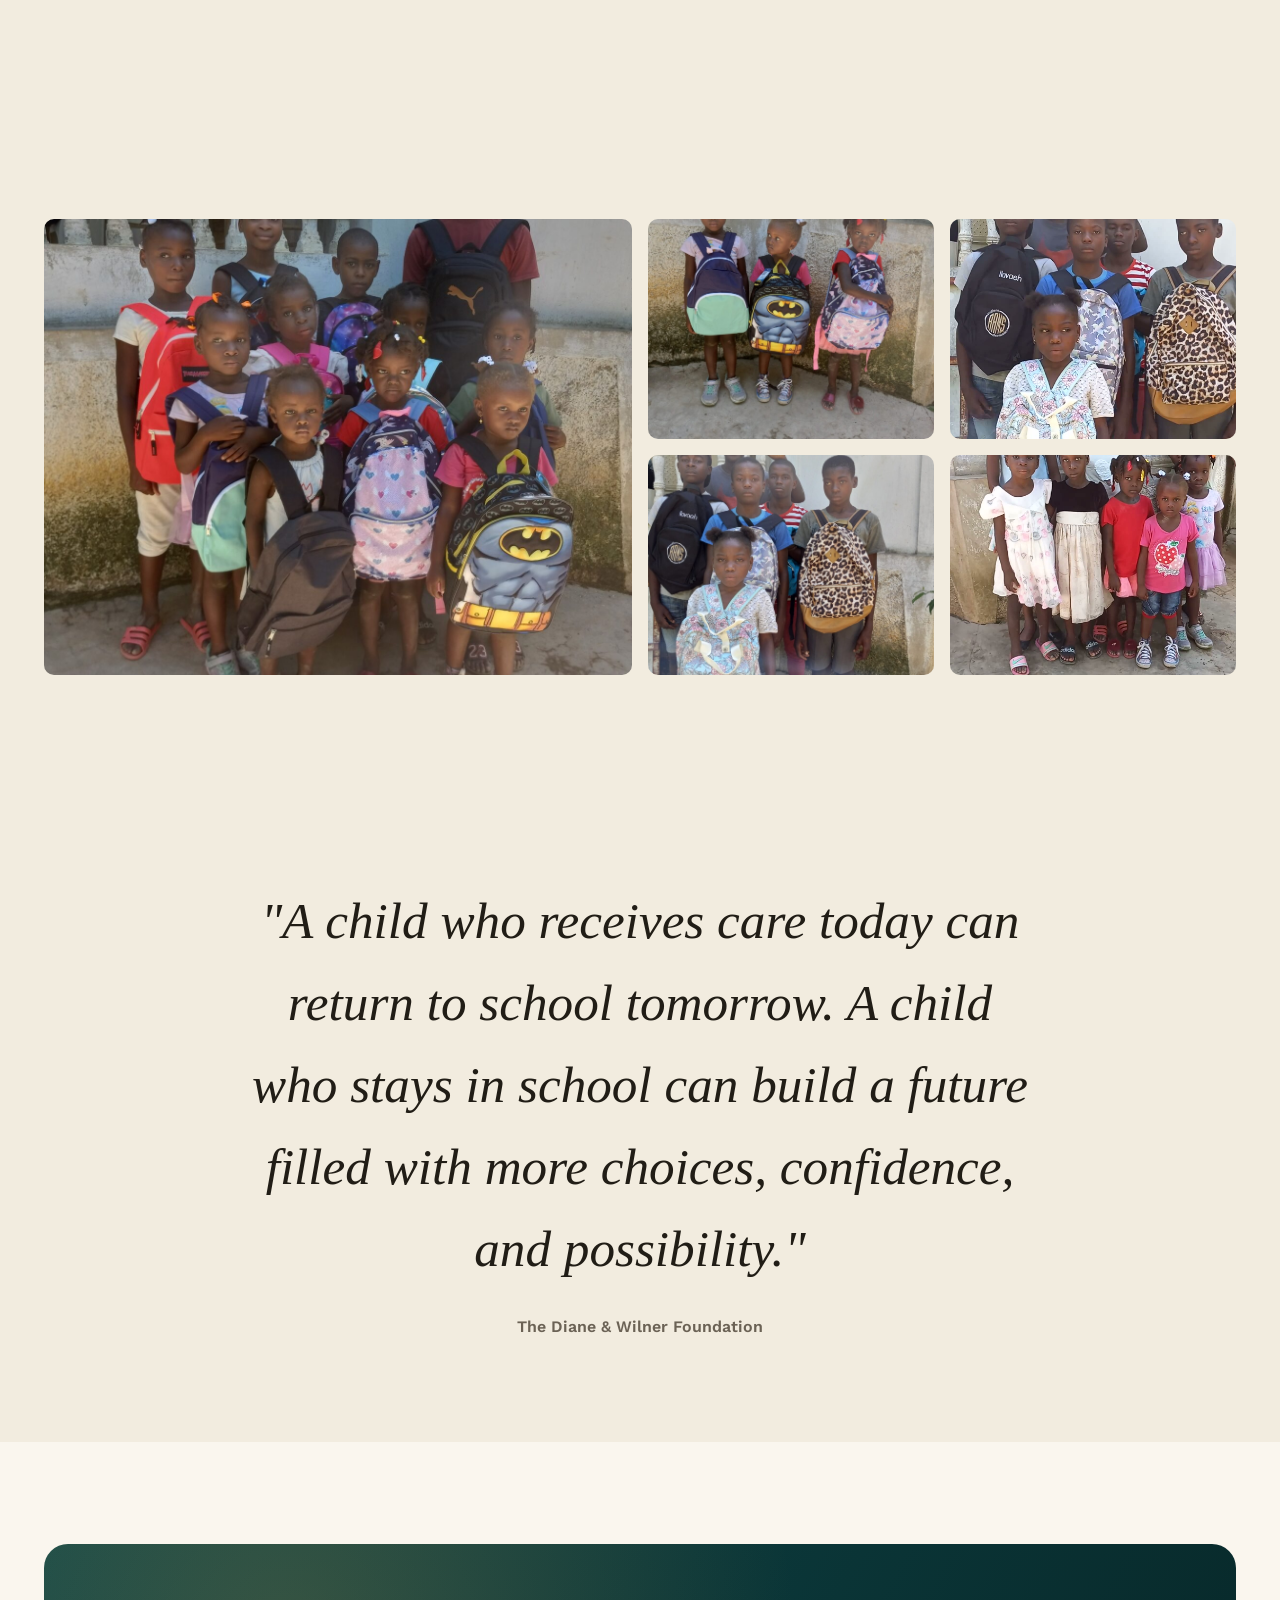
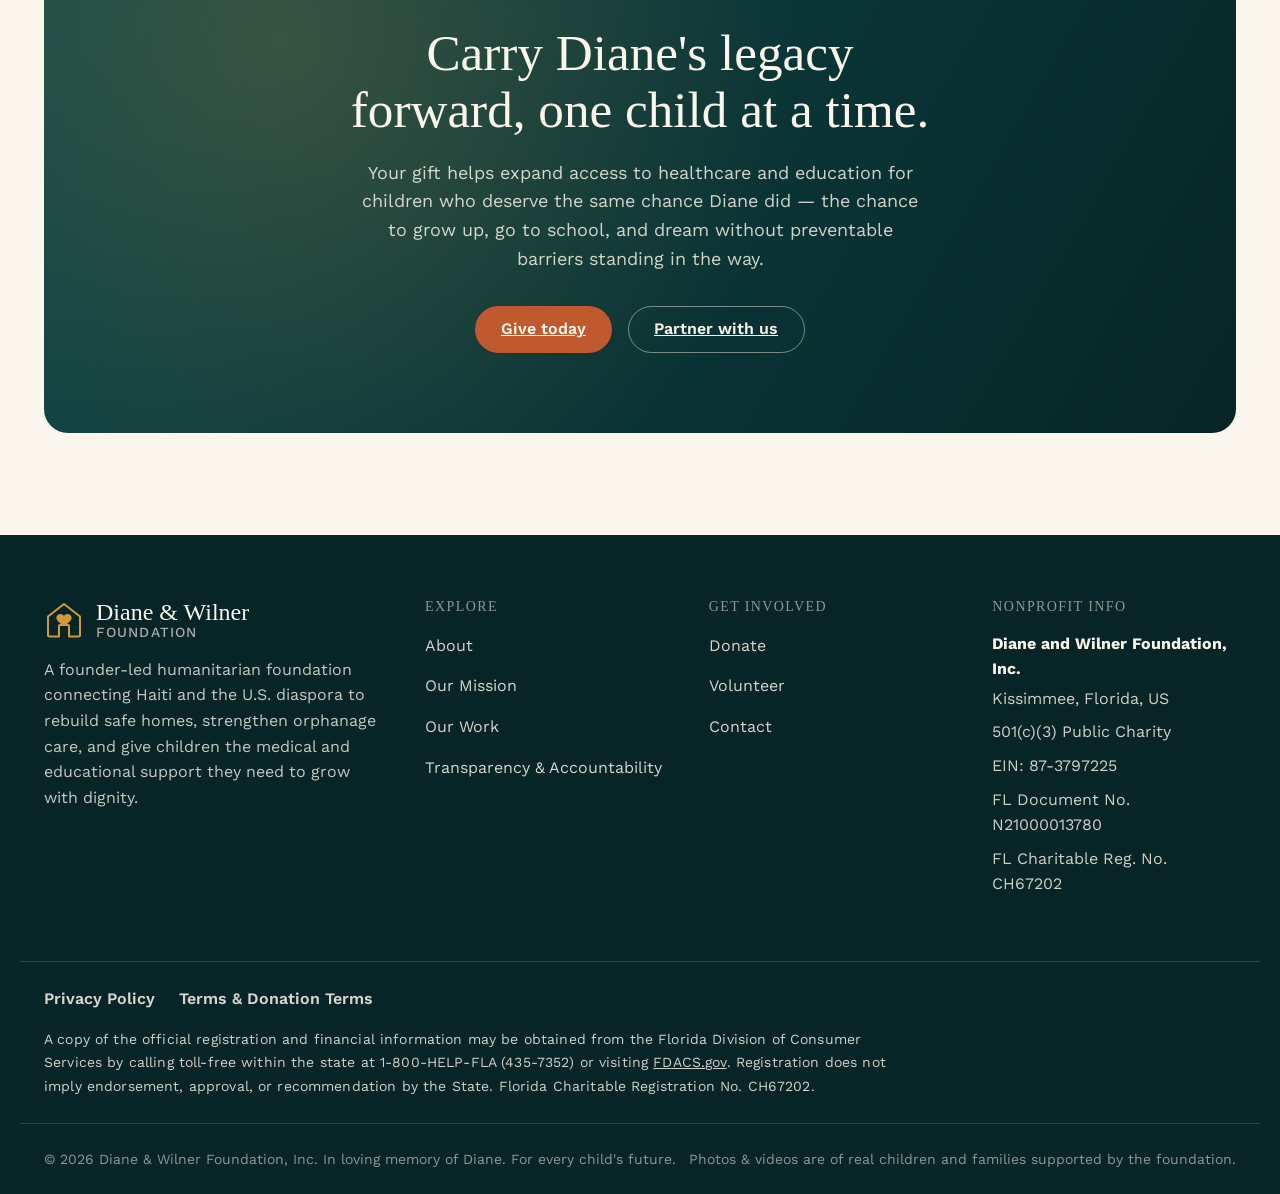
==== commit 58f6ad3d: "Add verified IRS 501(c)(3) status, current 2026 leadership, and source-linked document library" ====
--- a/index.html
+++ b/index.html
@@ -15,7 +15,9 @@
   "name": "Diane and Wilner Foundation, Inc.",
   "alternateName": "Diane & Wilner Foundation",
   "slogan": "Rebuilding homes. Restoring childhood.",
-  "description": "Florida nonprofit charitable organization providing safe housing, education, healthcare access, and orphanage and child-welfare support to underserved children and families, with humanitarian work connected to Haiti.",
+  "description": "501(c)(3) public charity providing safe housing, education, healthcare access, and orphanage and child-welfare support to underserved children and families, with humanitarian work connected to Haiti.",
+  "nonprofitStatus": "Nonprofit501c3",
+  "taxID": "87-3797225",
   "address": {
     "@type": "PostalAddress",
     "streetAddress": "157 Tulpan Drive",
@@ -298,7 +300,9 @@
       <h5>Nonprofit Info</h5>
       <div class="footer-nonprofit-info">
         <div><strong>Diane and Wilner Foundation, Inc.</strong>Kissimmee, Florida, US</div>
+        <div>501(c)(3) Public Charity</div>
         <div>EIN: 87-3797225</div>
+        <div>FL Document No. N21000013780</div>
         <div>FL Charitable Reg. No. CH67202</div>
       </div>
     </div>
--- a/css/style.css
+++ b/css/style.css
@@ -1404,3 +1404,16 @@
   color: var(--color-text-faint);
   margin-bottom: var(--space-8);
 }
+
+/* Verified-source variant for document library cards */
+.doc-status--verify {
+  background: var(--color-primary-highlight);
+  color: var(--color-primary);
+  text-decoration: none;
+  transition: background var(--transition-interactive);
+}
+.doc-status--verify:hover {
+  background: var(--color-gold-highlight);
+  color: var(--color-gold-active);
+}
+.doc-card--tall { justify-content: space-between; }
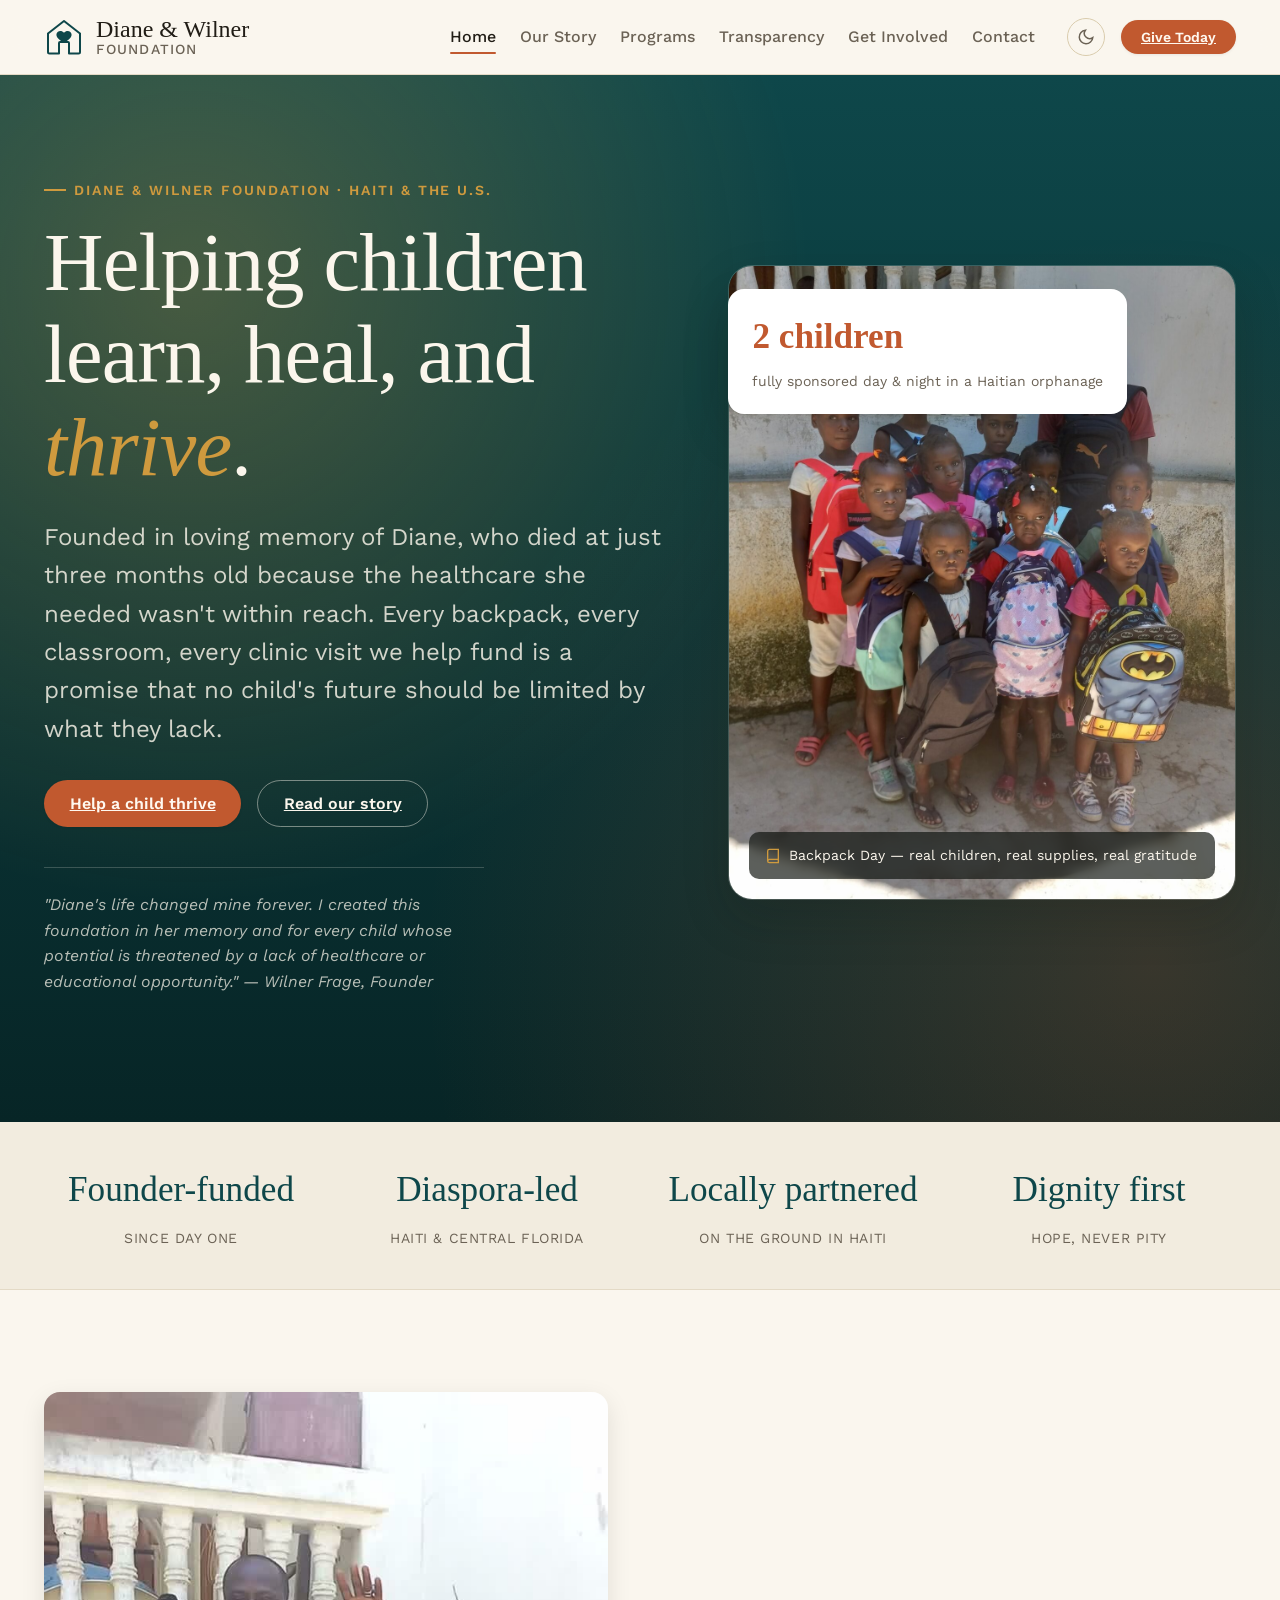
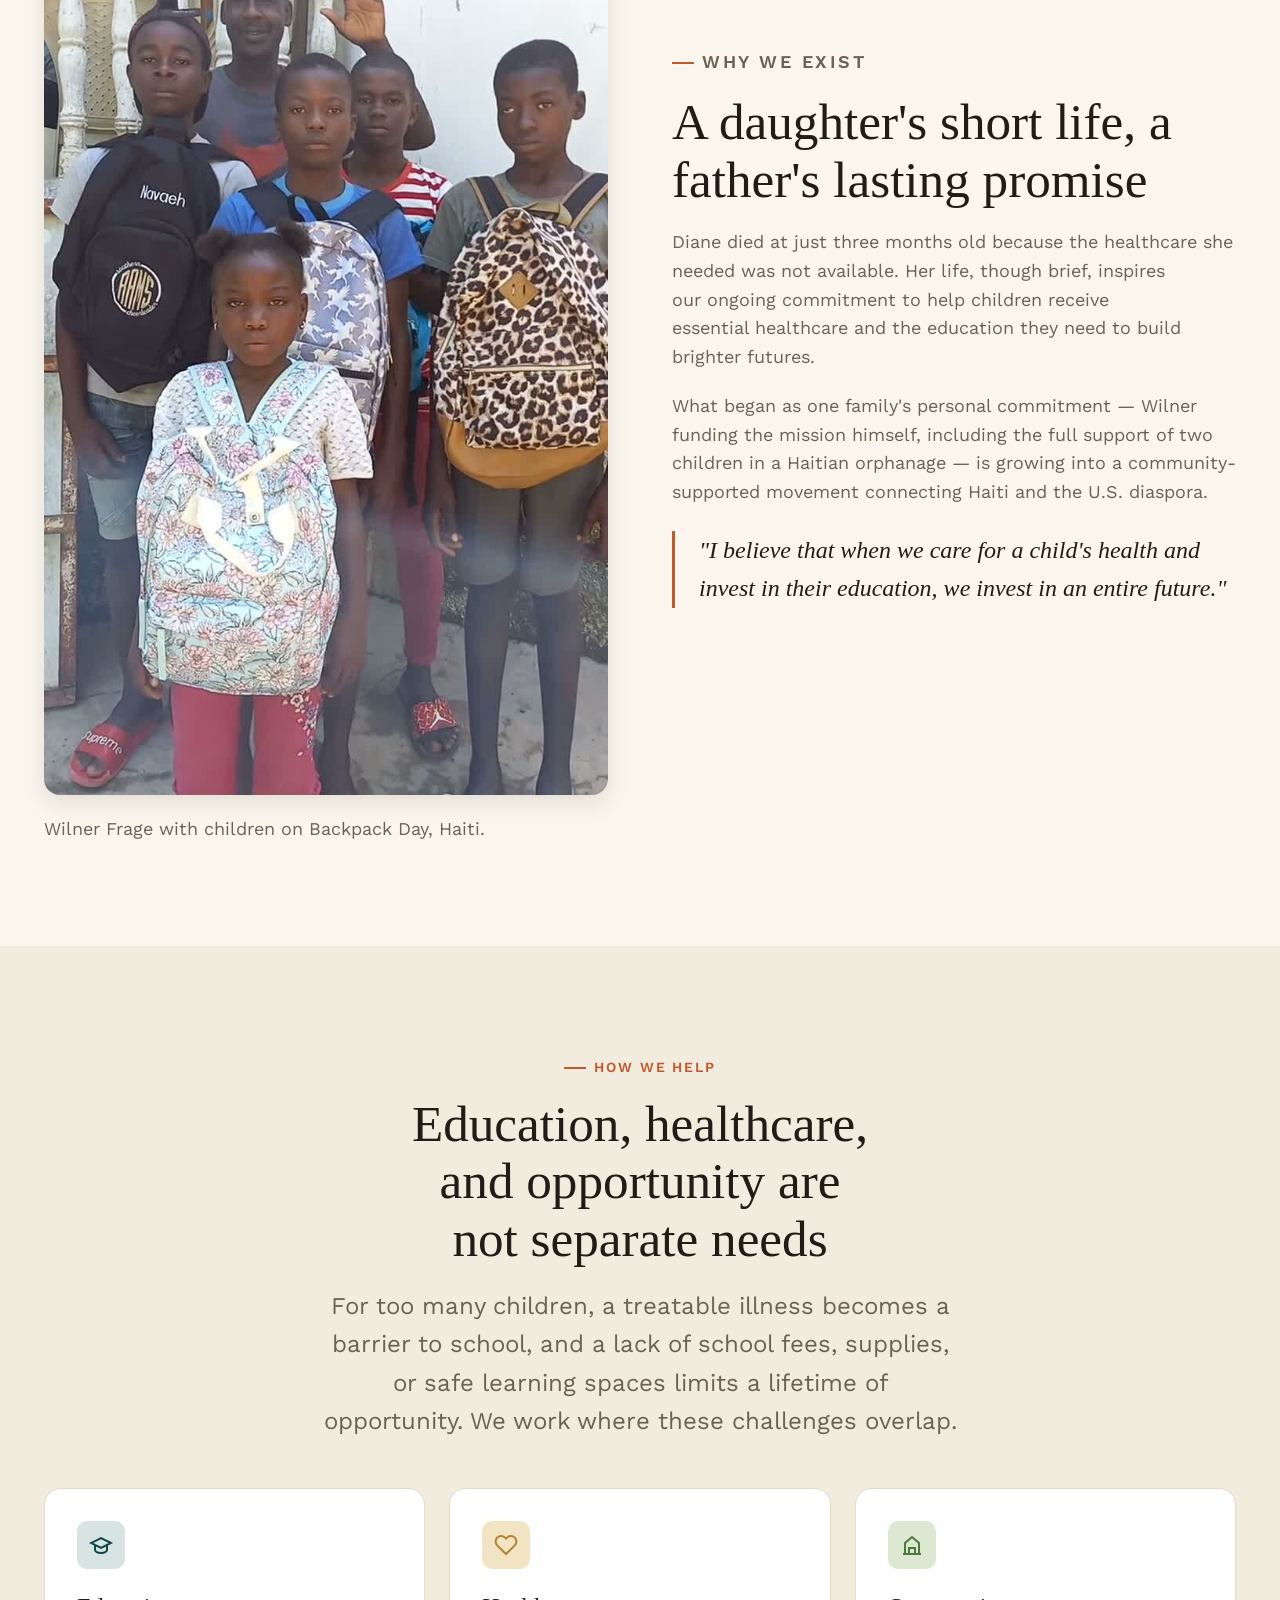
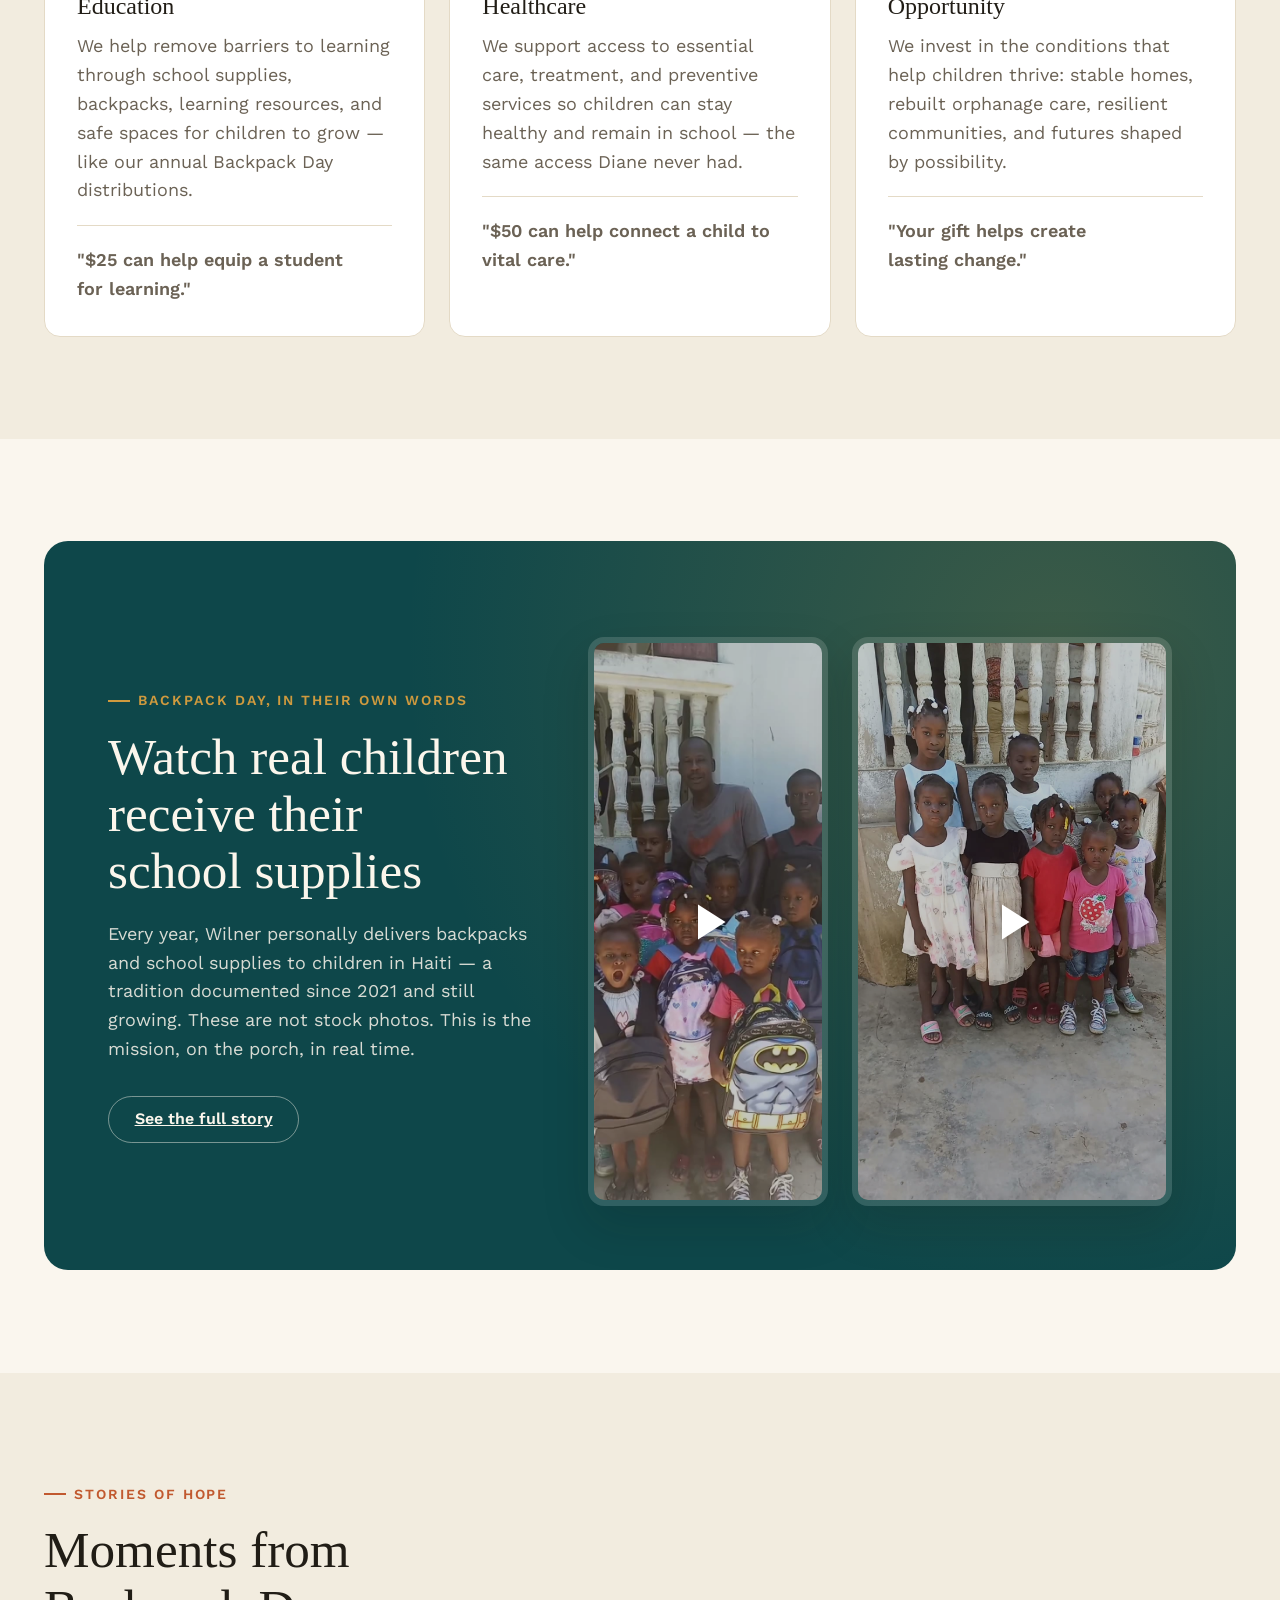
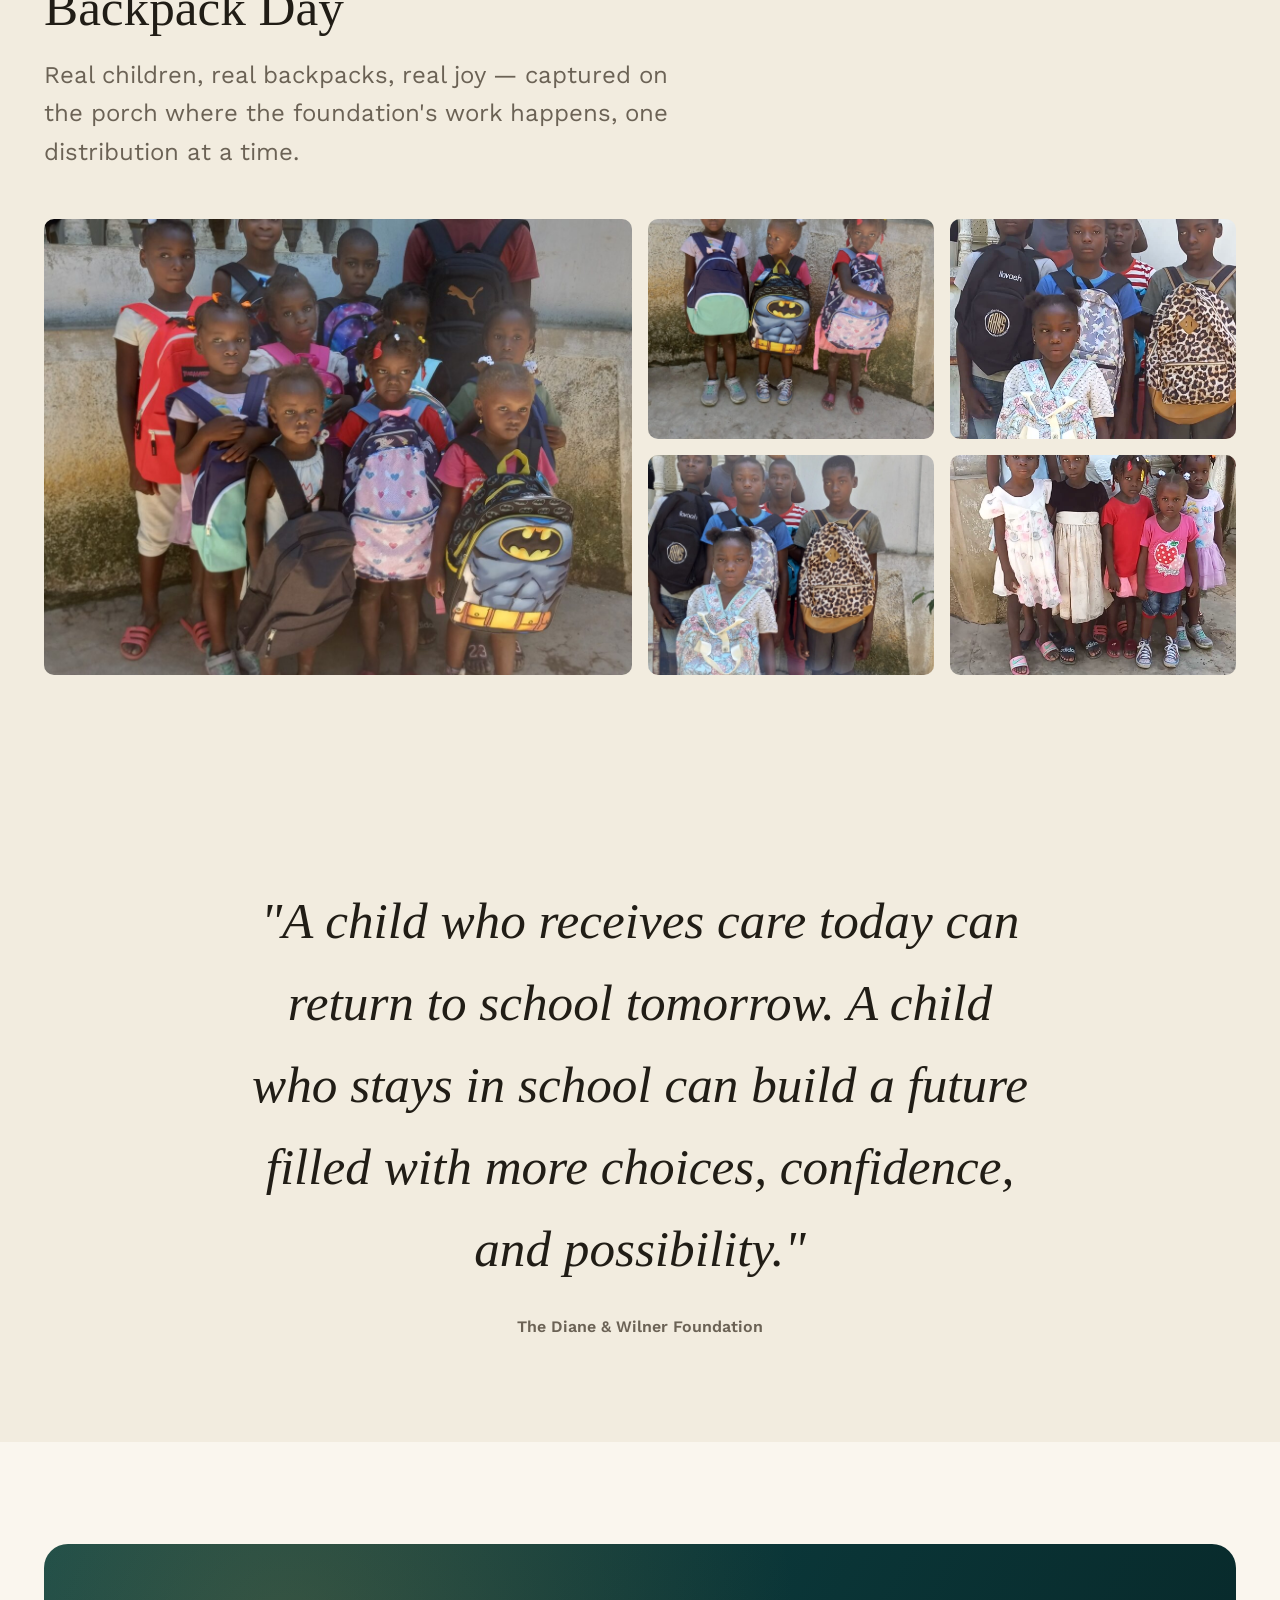
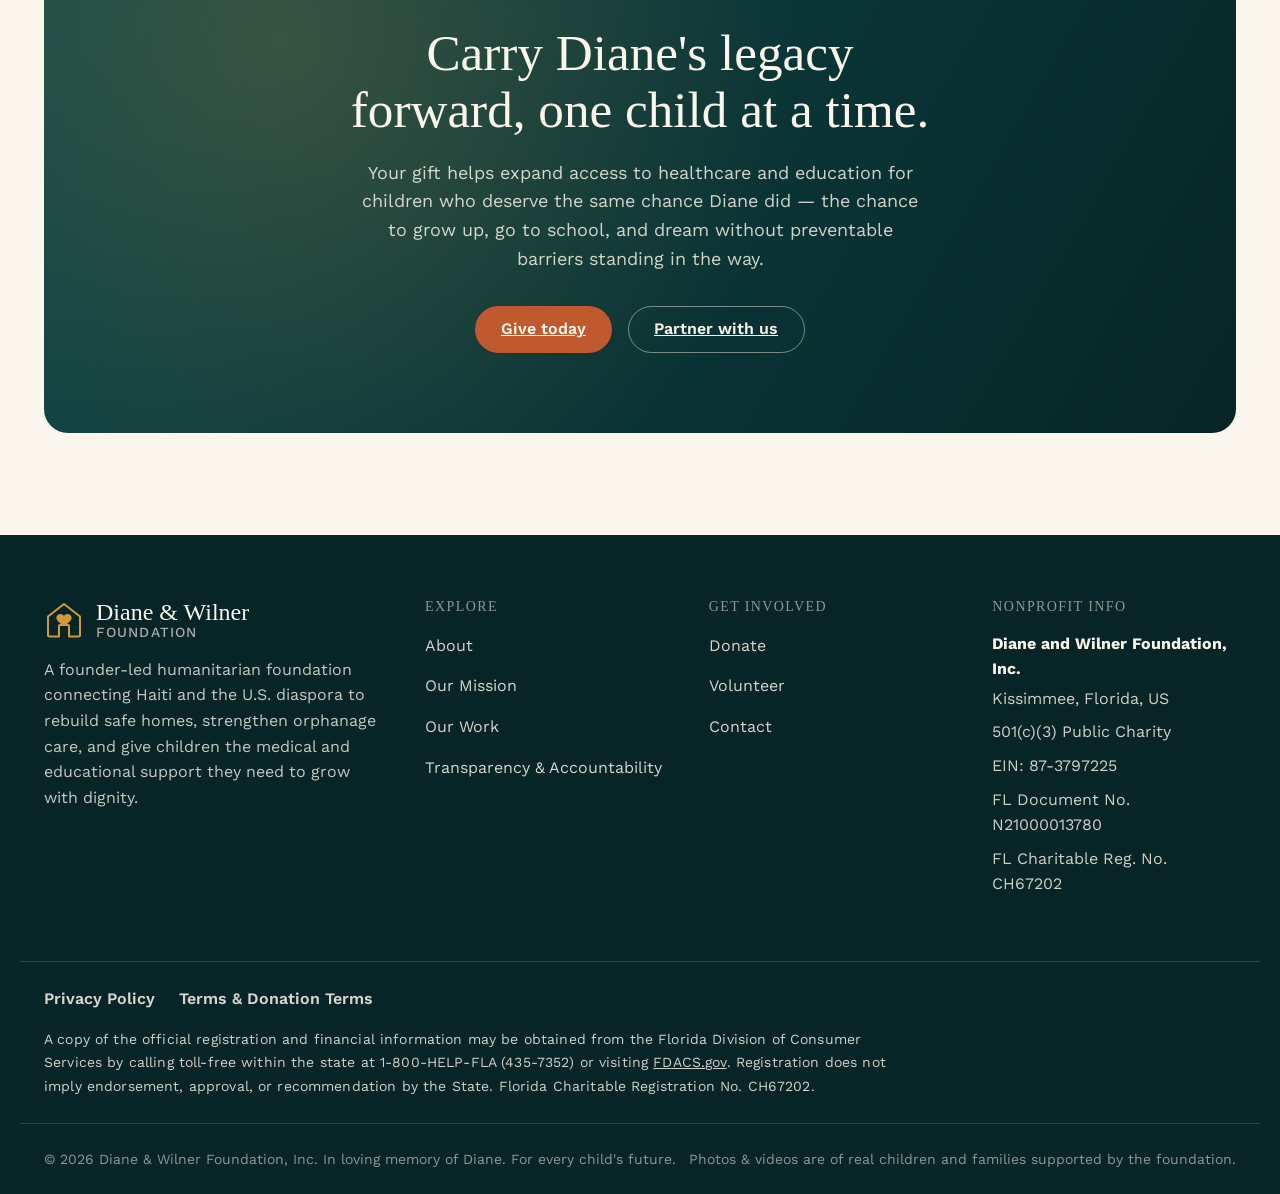
==== commit 0fca8842: "Fix mid-token line breaks in 501(c)(3) and IRS form references" ====
--- a/index.html
+++ b/index.html
@@ -300,7 +300,7 @@
       <h5>Nonprofit Info</h5>
       <div class="footer-nonprofit-info">
         <div><strong>Diane and Wilner Foundation, Inc.</strong>Kissimmee, Florida, US</div>
-        <div>501(c)(3) Public Charity</div>
+        <div><span class="nowrap">501(c)(3)</span> Public Charity</div>
         <div>EIN: 87-3797225</div>
         <div>FL Document No. N21000013780</div>
         <div>FL Charitable Reg. No. CH67202</div>
--- a/css/style.css
+++ b/css/style.css
@@ -1417,3 +1417,4 @@
   color: var(--color-gold-active);
 }
 .doc-card--tall { justify-content: space-between; }
+.nowrap { white-space: nowrap; }
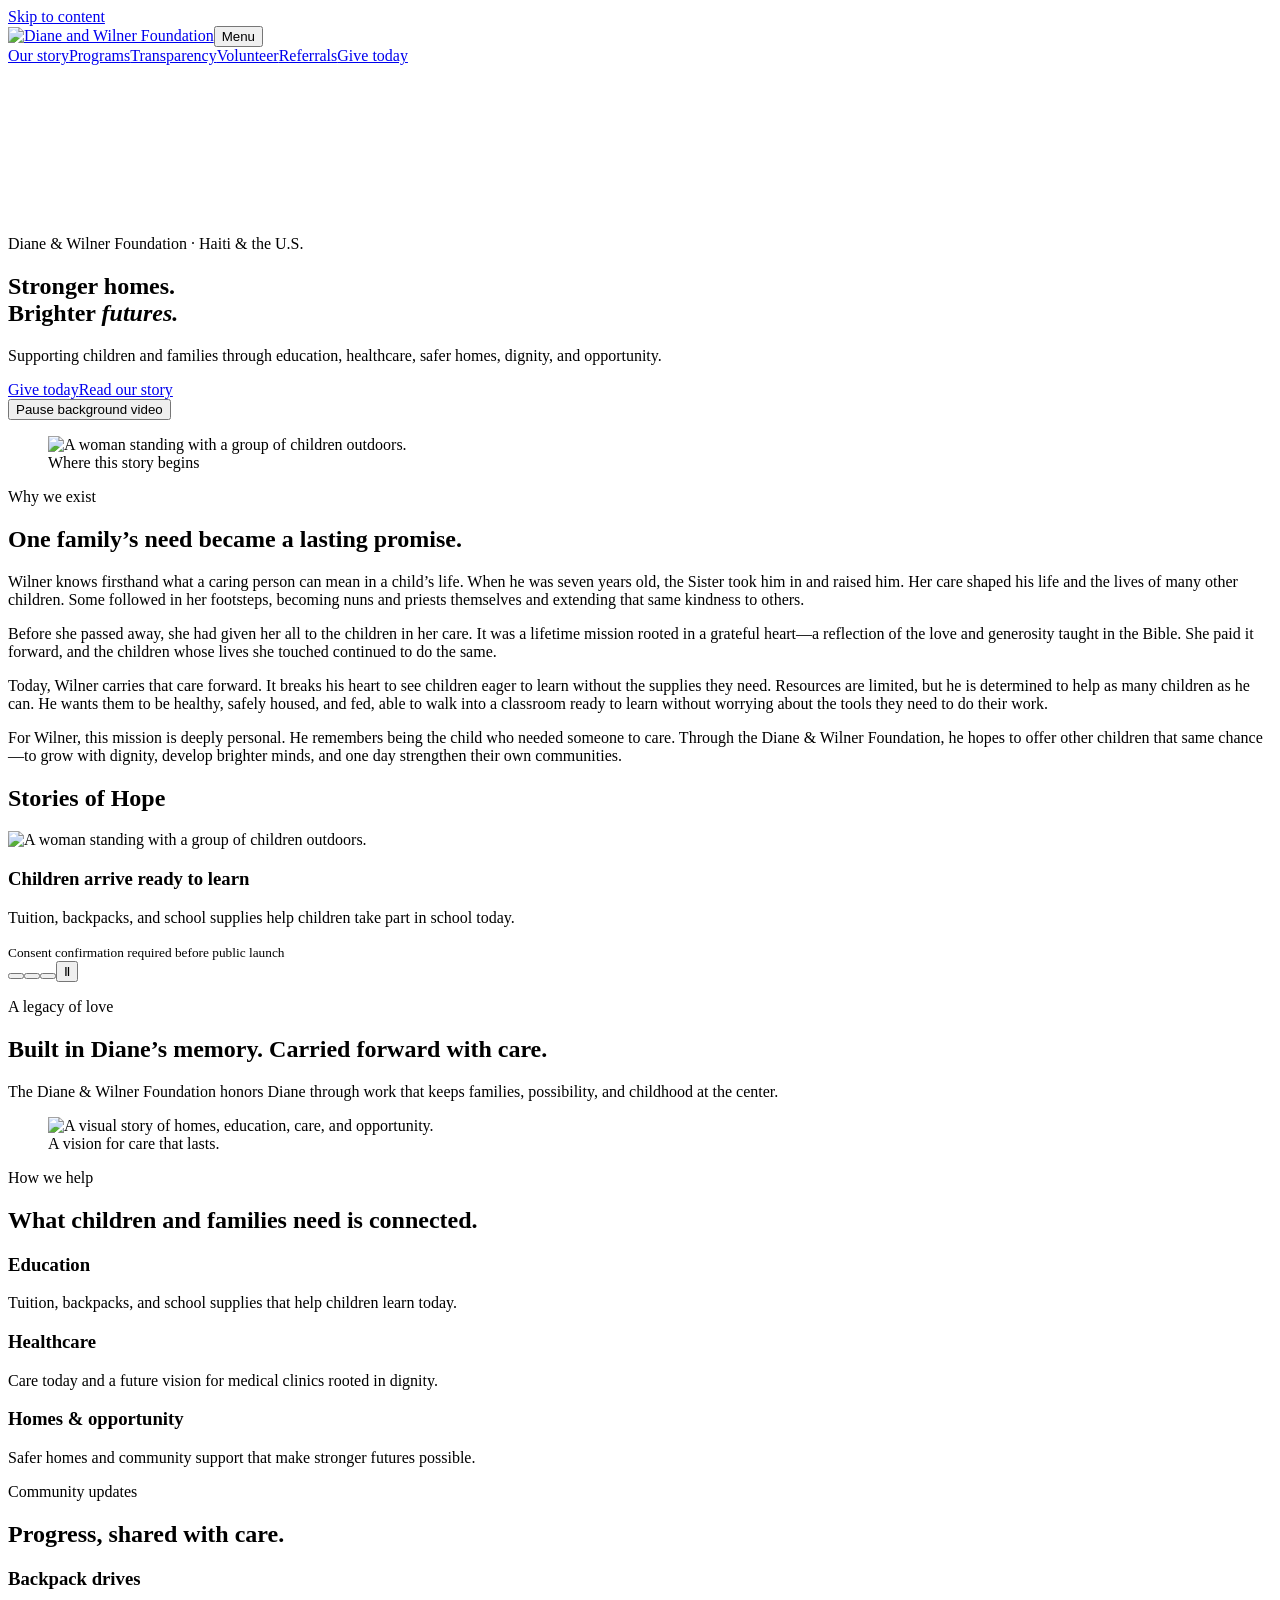
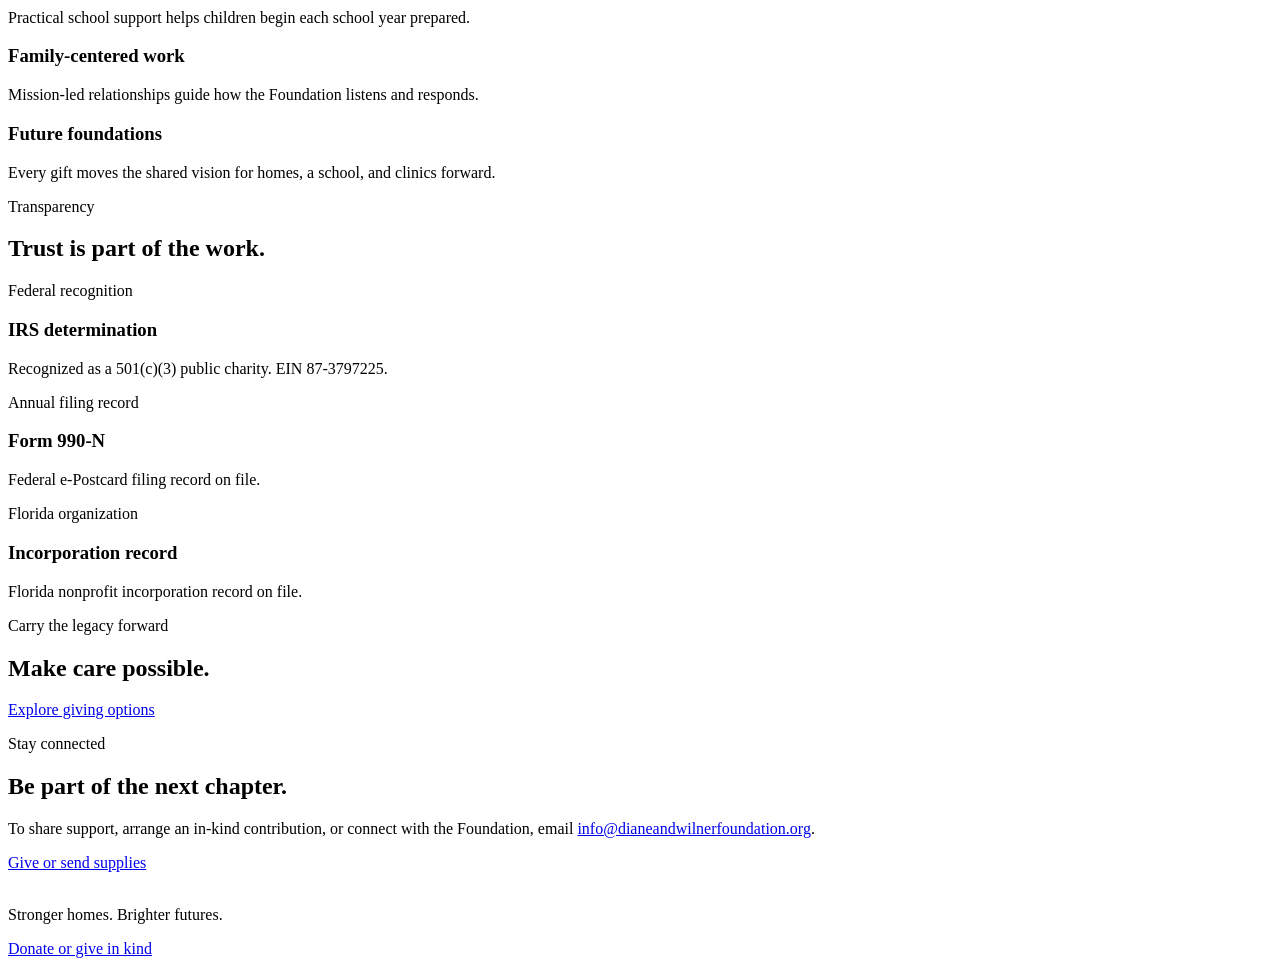
==== commit 8cbe61eb: "Restore approved foundation site pages" ====
--- a/index.html
+++ b/index.html
@@ -1,325 +1,18 @@
 <!doctype html>
-<html lang="en">
-<head>
-<meta charset="UTF-8" />
-<meta name="viewport" content="width=device-width, initial-scale=1.0" />
-<title>Diane & Wilner Foundation — Helping Children Learn, Heal, and Thrive</title>
-<meta name="description" content="Founder-led humanitarian foundation connecting Haiti and the U.S. diaspora to rebuild safe homes, strengthen orphanage care, and give children the medical care, education, and school supplies they need to grow with dignity." />
-<meta property="og:title" content="Diane & Wilner Foundation" />
-<meta property="og:description" content="Helping children learn, heal, and thrive — in memory of Diane, in service of every child's future." />
-<meta property="og:type" content="website" />
-<script type="application/ld+json">
-{
-  "@context": "https://schema.org",
-  "@type": "NGO",
-  "name": "Diane and Wilner Foundation, Inc.",
-  "alternateName": "Diane & Wilner Foundation",
-  "slogan": "Rebuilding homes. Restoring childhood.",
-  "description": "501(c)(3) public charity providing safe housing, education, healthcare access, and orphanage and child-welfare support to underserved children and families, with humanitarian work connected to Haiti.",
-  "nonprofitStatus": "Nonprofit501c3",
-  "taxID": "87-3797225",
-  "address": {
-    "@type": "PostalAddress",
-    "streetAddress": "157 Tulpan Drive",
-    "addressLocality": "Kissimmee",
-    "addressRegion": "FL",
-    "postalCode": "34743",
-    "addressCountry": "US"
-  },
-  "areaServed": ["United States", "Haiti"],
-  "url": "https://dwf.pplx.app"
-}
-</script>
-<link rel="preconnect" href="https://api.fontshare.com" />
-<link href="https://api.fontshare.com/v2/css?f[]=zodiak@400,500,600,700&display=swap" rel="stylesheet" />
-<link rel="preconnect" href="https://fonts.googleapis.com" />
-<link rel="preconnect" href="https://fonts.gstatic.com" crossorigin />
-<link href="https://fonts.googleapis.com/css2?family=Work+Sans:wght@300..700&display=swap" rel="stylesheet" />
-<link rel="stylesheet" href="css/tokens.css" />
-<link rel="stylesheet" href="css/base.css" />
-<link rel="stylesheet" href="css/style.css" />
-</head>
-<body>
-
-<a class="sr-only" href="#main">Skip to content</a>
-
-<header class="site-header" data-site-header>
-  <div class="container header-inner">
-    <a class="brand" href="index.html" aria-label="Diane & Wilner Foundation home">
-      <svg class="brand-mark" viewBox="0 0 40 40" fill="none" aria-hidden="true">
-        <path d="M20 4 4 16.5V35a1.5 1.5 0 0 0 1.5 1.5H15V26a1 1 0 0 1 1-1h8a1 1 0 0 1 1 1v10.5h9.5A1.5 1.5 0 0 0 36 35V16.5L20 4Z" stroke="currentColor" stroke-width="2" stroke-linejoin="round"/>
-        <path d="M20 15.8c-2.6-3.4-7.6-1.8-7.6 1.9 0 3 3.6 5.3 7.6 8.3 4-3 7.6-5.3 7.6-8.3 0-3.7-5-5.3-7.6-1.9Z" fill="currentColor"/>
-      </svg>
-      <span class="brand-name">Diane &amp; Wilner<small>Foundation</small></span>
-    </a>
-    <nav class="main-nav" aria-label="Primary">
-      <ul class="nav-links" role="list">
-        <li><a href="index.html" aria-current="page">Home</a></li>
-        <li><a href="about.html">Our Story</a></li>
-        <li><a href="get-involved.html#programs">Programs</a></li>
-        <li><a href="transparency.html">Transparency</a></li>
-        <li><a href="get-involved.html">Get Involved</a></li>
-        <li><a href="get-involved.html#contact">Contact</a></li>
-      </ul>
-      <div class="header-actions">
-        <button class="theme-toggle" data-theme-toggle aria-label="Switch to dark mode"></button>
-        <a class="btn btn--primary btn--sm donate-header" href="get-involved.html#give">Give Today</a>
-        <button class="nav-toggle" data-nav-toggle aria-label="Open menu" aria-expanded="false">
-          <svg width="22" height="22" viewBox="0 0 24 24" fill="none" stroke="currentColor" stroke-width="2"><path d="M3 6h18M3 12h18M3 18h18"/></svg>
-        </button>
-      </div>
-    </nav>
-  </div>
-  <div class="container mobile-nav" data-mobile-nav>
-    <a href="index.html">Home</a>
-    <a href="about.html">Our Story</a>
-    <a href="get-involved.html#programs">Programs</a>
-    <a href="transparency.html">Transparency &amp; Accountability</a>
-    <a href="get-involved.html">Get Involved</a>
-    <a href="get-involved.html#contact">Contact</a>
-    <a class="btn btn--primary" href="get-involved.html#give">Give Today</a>
-  </div>
-</header>
-
-<main id="main">
-
-  <!-- HERO -->
-  <section class="hero">
-    <div class="container hero-grid">
-      <div class="hero-copy">
-        <p class="eyebrow">Diane &amp; Wilner Foundation · Haiti &amp; the U.S.</p>
-        <h1 class="hero-title">Helping children<br>learn, heal, and <em>thrive</em>.</h1>
-        <p class="hero-sub">Founded in loving memory of Diane, who died at just three months old because the healthcare she needed wasn't within reach. Every backpack, every classroom, every clinic visit we help fund is a promise that no child's future should be limited by what they lack.</p>
-        <div class="hero-actions">
-          <a class="btn btn--primary" href="get-involved.html#give">Help a child thrive</a>
-          <a class="btn btn--ghost" href="about.html">Read our story</a>
-        </div>
-        <p class="hero-note">"Diane's life changed mine forever. I created this foundation in her memory and for every child whose potential is threatened by a lack of healthcare or educational opportunity." — Wilner Frage, Founder</p>
-      </div>
-      <div class="hero-media">
-        <div class="hero-media-frame">
-          <img src="assets/images/backpacks-group-1.jpg" alt="A group of children in Haiti proudly wearing their new backpacks, gathered on a porch after a Diane & Wilner Foundation school-supply distribution." loading="eager" />
-          <div class="hero-tag">
-            <svg viewBox="0 0 24 24" fill="none" stroke="currentColor" stroke-width="2"><path d="M4 19.5A2.5 2.5 0 0 1 6.5 17H20"/><path d="M6.5 2H20v20H6.5A2.5 2.5 0 0 1 4 19.5v-15A2.5 2.5 0 0 1 6.5 2z"/></svg>
-            Backpack Day — real children, real supplies, real gratitude
-          </div>
-        </div>
-        <div class="hero-stat-card">
-          <strong>2 children</strong>
-          <span>fully sponsored day &amp; night in a Haitian orphanage</span>
-        </div>
-      </div>
-    </div>
-  </section>
-
-  <!-- IMPACT STRIP -->
-  <section class="impact-strip">
-    <div class="container">
-      <dl class="impact-grid">
-        <div><dt>Founder-funded</dt><dd>Since day one</dd></div>
-        <div><dt>Diaspora-led</dt><dd>Haiti &amp; Central Florida</dd></div>
-        <div><dt>Locally partnered</dt><dd>On the ground in Haiti</dd></div>
-        <div><dt>Dignity first</dt><dd>Hope, never pity</dd></div>
-      </dl>
-    </div>
-  </section>
-
-  <!-- WHY WE EXIST -->
-  <section>
-    <div class="container split reveal">
-      <div class="split-media">
-        <img src="assets/images/founder-wilner-wave.jpg" alt="Founder Wilner Frage waving and smiling, surrounded by children carrying their new backpacks in Haiti." loading="lazy" />
-        <p class="split-media-caption">Wilner Frage with children on Backpack Day, Haiti.</p>
-      </div>
-      <div>
-        <p class="eyebrow">Why we exist</p>
-        <h2>A daughter's short life, a father's lasting promise</h2>
-        <p>Diane died at just three months old because the healthcare she needed was not available. Her life, though brief, inspires our ongoing commitment to help children receive essential healthcare and the education they need to build brighter futures.</p>
-        <p>What began as one family's personal commitment — Wilner funding the mission himself, including the full support of two children in a Haitian orphanage — is growing into a community-supported movement connecting Haiti and the U.S. diaspora.</p>
-        <blockquote>"I believe that when we care for a child's health and invest in their education, we invest in an entire future."</blockquote>
-      </div>
-    </div>
-  </section>
-
-  <!-- THREE PILLARS -->
-  <section id="our-work" style="background: var(--color-surface-offset);">
-    <div class="container">
-      <div class="stack-header text-center mx-auto reveal">
-        <p class="eyebrow">How we help</p>
-        <h2 class="section-title mx-auto">Education, healthcare, and opportunity are not separate needs</h2>
-        <p class="section-lede mx-auto">For too many children, a treatable illness becomes a barrier to school, and a lack of school fees, supplies, or safe learning spaces limits a lifetime of opportunity. We work where these challenges overlap.</p>
-      </div>
-      <div class="pillars">
-        <div class="pillar-card reveal">
-          <div class="pillar-icon">
-            <svg viewBox="0 0 24 24" fill="none" stroke="currentColor" stroke-width="2"><path d="M22 10 12 5 2 10l10 5 10-5Z"/><path d="M6 12v5c0 1.5 2.5 3 6 3s6-1.5 6-3v-5"/></svg>
-          </div>
-          <h3>Education</h3>
-          <p>We help remove barriers to learning through school supplies, backpacks, learning resources, and safe spaces for children to grow — like our annual Backpack Day distributions.</p>
-          <p class="pillar-example">"$25 can help equip a student for learning."</p>
-        </div>
-        <div class="pillar-card reveal">
-          <div class="pillar-icon">
-            <svg viewBox="0 0 24 24" fill="none" stroke="currentColor" stroke-width="2"><path d="M20.8 4.6a5.5 5.5 0 0 0-7.8 0L12 5.6l-1-1a5.5 5.5 0 0 0-7.8 7.8l1 1L12 21l7.8-7.6 1-1a5.5 5.5 0 0 0 0-7.8Z"/></svg>
-          </div>
-          <h3>Healthcare</h3>
-          <p>We support access to essential care, treatment, and preventive services so children can stay healthy and remain in school — the same access Diane never had.</p>
-          <p class="pillar-example">"$50 can help connect a child to vital care."</p>
-        </div>
-        <div class="pillar-card reveal">
-          <div class="pillar-icon">
-            <svg viewBox="0 0 24 24" fill="none" stroke="currentColor" stroke-width="2"><path d="M3 21h18"/><path d="M5 21V10l7-6 7 6v11"/><path d="M9 21v-6h6v6"/></svg>
-          </div>
-          <h3>Opportunity</h3>
-          <p>We invest in the conditions that help children thrive: stable homes, rebuilt orphanage care, resilient communities, and futures shaped by possibility.</p>
-          <p class="pillar-example">"Your gift helps create lasting change."</p>
-        </div>
-      </div>
-    </div>
-  </section>
-
-  <!-- BACKPACK DAY VIDEO FEATURE -->
-  <section>
-    <div class="container">
-      <div class="video-feature reveal">
-        <div>
-          <p class="eyebrow">Backpack Day, in their own words</p>
-          <h2>Watch real children receive their school supplies</h2>
-          <p>Every year, Wilner personally delivers backpacks and school supplies to children in Haiti — a tradition documented since 2021 and still growing. These are not stock photos. This is the mission, on the porch, in real time.</p>
-          <a class="btn btn--ghost mt-8" href="about.html#timeline" style="margin-top:2rem; display:inline-flex;">See the full story</a>
-        </div>
-        <div class="video-row">
-          <div class="video-frame" data-video-frame tabindex="0" role="button" aria-label="Play video: children receiving backpacks, clip one">
-            <video playsinline muted loop preload="metadata" poster="assets/video/poster-1.jpg">
-              <source src="assets/video/distribution-day-1.mp4" type="video/mp4" />
-            </video>
-            <div class="play-btn" aria-hidden="true">
-              <svg viewBox="0 0 24 24" fill="currentColor"><path d="M8 5v14l11-7L8 5Z"/></svg>
-            </div>
-          </div>
-          <div class="video-frame" data-video-frame tabindex="0" role="button" aria-label="Play video: children receiving backpacks, clip two">
-            <video playsinline muted loop preload="metadata" poster="assets/video/poster-4.jpg">
-              <source src="assets/video/distribution-day-4.mp4" type="video/mp4" />
-            </video>
-            <div class="play-btn" aria-hidden="true">
-              <svg viewBox="0 0 24 24" fill="currentColor"><path d="M8 5v14l11-7L8 5Z"/></svg>
-            </div>
-          </div>
-        </div>
-      </div>
-    </div>
-  </section>
-
-  <!-- GALLERY -->
-  <section style="background: var(--color-surface-offset);">
-    <div class="container">
-      <div class="stack-header reveal">
-        <p class="eyebrow">Stories of hope</p>
-        <h2 class="section-title">Moments from Backpack Day</h2>
-        <p class="section-lede">Real children, real backpacks, real joy — captured on the porch where the foundation's work happens, one distribution at a time.</p>
-      </div>
-      <div class="gallery-grid reveal">
-        <a class="gallery-item gallery-item--big" href="assets/images/backpacks-group-1.jpg" target="_blank" rel="noopener">
-          <img src="assets/images/backpacks-group-1.jpg" alt="A large group of children showing off their new backpacks together in Haiti." loading="lazy" />
-          <span>Backpack Day, full group</span>
-        </a>
-        <a class="gallery-item" href="assets/images/backpacks-group-2.jpg" target="_blank" rel="noopener">
-          <img src="assets/images/backpacks-group-2.jpg" alt="Three young girls standing side by side, each proudly wearing a new backpack." loading="lazy" />
-          <span>Three new backpacks</span>
-        </a>
-        <a class="gallery-item" href="assets/video/poster-3.jpg" target="_blank" rel="noopener">
-          <img src="assets/video/poster-3.jpg" alt="Wilner Frage standing with a group of children carrying backpacks with animal-print and floral designs." loading="lazy" />
-          <span>With founder Wilner</span>
-        </a>
-        <a class="gallery-item" href="assets/images/backpacks-group-3.jpg" target="_blank" rel="noopener">
-          <img src="assets/images/backpacks-group-3.jpg" alt="A group of older children and one adult posing together, several wearing new backpacks." loading="lazy" />
-          <span>Older students, new supplies</span>
-        </a>
-        <a class="gallery-item" href="assets/video/poster-4.jpg" target="_blank" rel="noopener">
-          <img src="assets/video/poster-4.jpg" alt="A group of young girls in dresses gathered together on the same visit." loading="lazy" />
-          <span>The whole family of kids</span>
-        </a>
-      </div>
-    </div>
-  </section>
-
-  <!-- QUOTE -->
-  <section class="quote-band">
-    <div class="container">
-      <blockquote>"A child who receives care today can return to school tomorrow. A child who stays in school can build a future filled with more choices, confidence, and possibility."</blockquote>
-      <cite>The Diane &amp; Wilner Foundation</cite>
-    </div>
-  </section>
-
-  <!-- CTA -->
-  <section>
-    <div class="container">
-      <div class="cta-band reveal">
-        <h2>Carry Diane's legacy forward, one child at a time.</h2>
-        <p>Your gift helps expand access to healthcare and education for children who deserve the same chance Diane did — the chance to grow up, go to school, and dream without preventable barriers standing in the way.</p>
-        <div class="cta-actions">
-          <a class="btn btn--primary" href="get-involved.html#give">Give today</a>
-          <a class="btn btn--ghost" href="get-involved.html#partner">Partner with us</a>
-        </div>
-      </div>
-    </div>
-  </section>
-
-</main>
-
-<footer class="site-footer">
-  <div class="container footer-grid">
-    <div>
-      <a class="footer-brand" href="index.html">
-        <svg class="brand-mark" viewBox="0 0 40 40" fill="none" aria-hidden="true">
-          <path d="M20 4 4 16.5V35a1.5 1.5 0 0 0 1.5 1.5H15V26a1 1 0 0 1 1-1h8a1 1 0 0 1 1 1v10.5h9.5A1.5 1.5 0 0 0 36 35V16.5L20 4Z" stroke="currentColor" stroke-width="2" stroke-linejoin="round"/>
-          <path d="M20 15.8c-2.6-3.4-7.6-1.8-7.6 1.9 0 3 3.6 5.3 7.6 8.3 4-3 7.6-5.3 7.6-8.3 0-3.7-5-5.3-7.6-1.9Z" fill="currentColor"/>
-        </svg>
-        <span class="brand-name">Diane &amp; Wilner<small>Foundation</small></span>
-      </a>
-      <p style="max-width: 34ch; font-size: var(--text-sm); color: color-mix(in oklab, var(--color-on-brand) 78%, transparent);">A founder-led humanitarian foundation connecting Haiti and the U.S. diaspora to rebuild safe homes, strengthen orphanage care, and give children the medical and educational support they need to grow with dignity.</p>
-    </div>
-    <div class="footer-col">
-      <h5>Explore</h5>
-      <ul role="list">
-        <li><a href="about.html">About</a></li>
-        <li><a href="about.html#mission">Our Mission</a></li>
-        <li><a href="index.html#our-work">Our Work</a></li>
-        <li><a href="transparency.html">Transparency &amp; Accountability</a></li>
-      </ul>
-    </div>
-    <div class="footer-col">
-      <h5>Get Involved</h5>
-      <ul role="list">
-        <li><a href="get-involved.html#give">Donate</a></li>
-        <li><a href="get-involved.html#volunteer">Volunteer</a></li>
-        <li><a href="get-involved.html#contact">Contact</a></li>
-      </ul>
-    </div>
-    <div class="footer-col">
-      <h5>Nonprofit Info</h5>
-      <div class="footer-nonprofit-info">
-        <div><strong>Diane and Wilner Foundation, Inc.</strong>Kissimmee, Florida, US</div>
-        <div><span class="nowrap">501(c)(3)</span> Public Charity</div>
-        <div>EIN: 87-3797225</div>
-        <div>FL Document No. N21000013780</div>
-        <div>FL Charitable Reg. No. CH67202</div>
-      </div>
-    </div>
-  </div>
-  <div class="container footer-legal">
-    <div class="footer-legal-links">
-      <a href="privacy.html">Privacy Policy</a>
-      <a href="terms.html">Terms &amp; Donation Terms</a>
-    </div>
-    <p class="footer-disclosure">A copy of the official registration and financial information may be obtained from the Florida Division of Consumer Services by calling toll-free within the state at 1-800-HELP-FLA (435-7352) or visiting <a href="https://www.fdacs.gov" target="_blank" rel="noopener">FDACS.gov</a>. Registration does not imply endorsement, approval, or recommendation by the State. Florida Charitable Registration No. CH67202.</p>
-  </div>
-  <div class="container footer-bottom">
-    <span>© 2026 Diane &amp; Wilner Foundation, Inc. In loving memory of Diane. For every child's future.</span>
-    <span>Photos &amp; videos are of real children and families supported by the foundation.</span>
-  </div>
-</footer>
-
-<script src="js/main.js"></script>
-</body>
-</html>
+<html lang="en"><head><meta charset="utf-8"><meta name="viewport" content="width=device-width,initial-scale=1"><title>Diane &amp; Wilner Foundation</title><link rel="stylesheet" href="assets/css/site.css"><link rel="stylesheet" href="assets/css/accessibility.css"><link rel="stylesheet" href="assets/css/hero.css"><link rel="stylesheet" href="assets/css/carousel.css"><link rel="stylesheet" href="assets/css/story.css"></head>
+<body><a class="skip-link" href="#main-content">Skip to content</a><header class="site-header ref-header"><div class="shell header-inner"><a class="logo-link" href="#home"><img class="logo-image" src="assets/images/diane-wilner-foundation-logo.png" alt="Diane and Wilner Foundation"></a><button class="menu-toggle" data-menu-button aria-controls="main-navigation" aria-expanded="false">Menu</button><nav data-site-nav id="main-navigation" class="site-nav"><a href="#story">Our story</a><a href="#programs">Programs</a><a href="#transparency">Transparency</a><a href='/volunteer'>Volunteer</a><a href='/referral'>Referrals</a><a class='nav-support' href='/donate'>Give today</a></nav></div></header>
+<main id="main-content" tabindex="-1"><section id="home" class="video-hero"><video id="foundation-video" muted loop playsinline autoplay poster="assets/images/sister-with-children.jpg"><source src="assets/video/foundation-story.mp4" type="video/mp4"></video><div class="video-shade"></div><div class="shell hero-content"><p class="eyebrow">Diane &amp; Wilner Foundation · Haiti &amp; the U.S.</p><h1>Stronger homes.<br>Brighter <em>futures.</em></h1><p>Supporting children and families through education, healthcare, safer homes, dignity, and opportunity.</p><div class="actions"><a class='button button-primary' href='/donate'>Give today</a><a class="button button-outline" href="#story">Read our story</a></div><button class="video-toggle" data-video-toggle aria-pressed="false">Pause background video</button></div></section>
+<section id="story" class="story-band"><div class="shell story-wrap"><figure class="story-photo"><img src="assets/images/sister-with-children.jpg" alt="A woman standing with a group of children outdoors."><figcaption>Where this story begins</figcaption></figure><p class="eyebrow">Why we exist</p><h2>One family’s need became a lasting promise.</h2>
+<p>Wilner knows firsthand what a caring person can mean in a child’s life. When he was seven years old, the Sister took him in and raised him. Her care shaped his life and the lives of many other children. Some followed in her footsteps, becoming nuns and priests themselves and extending that same kindness to others.</p>
+<p>Before she passed away, she had given her all to the children in her care. It was a lifetime mission rooted in a grateful heart—a reflection of the love and generosity taught in the Bible. She paid it forward, and the children whose lives she touched continued to do the same.</p>
+<p>Today, Wilner carries that care forward. It breaks his heart to see children eager to learn without the supplies they need. Resources are limited, but he is determined to help as many children as he can. He wants them to be healthy, safely housed, and fed, able to walk into a classroom ready to learn without worrying about the tools they need to do their work.</p>
+<p>For Wilner, this mission is deeply personal. He remembers being the child who needed someone to care. Through the Diane &amp; Wilner Foundation, he hopes to offer other children that same chance—to grow with dignity, develop brighter minds, and one day strengthen their own communities.</p>
+</div></section>
+<section id="mission" class="carousel-band"><div class="shell carousel-intro"><h2>Stories of Hope</h2></div><div class="shell carousel-stage"><div class="carousel" data-carousel tabindex="0" aria-label="Stories of hope carousel"><article data-slide class="slide carousel-card active"><img src="assets/images/sister-with-children.jpg" alt="A woman standing with a group of children outdoors."><div><h3>Children arrive ready to learn</h3><p>Tuition, backpacks, and school supplies help children take part in school today.</p><small>Consent confirmation required before public launch</small></div></article><article data-slide class="slide carousel-card" hidden><img src="assets/images/wilner-with-children.jpg" alt="An adult standing with children carrying school backpacks."><div><h3>Backpacks open doors</h3><p>Wilner’s backpack drives help children prepare to learn with confidence.</p><small>Consent confirmation required before public launch</small></div></article><article data-slide class="slide carousel-card" hidden><img src="assets/images/storyboard.jpg" alt="A visual storyboard of homes, learning, care, and opportunity."><div><h3>Stronger foundations for families</h3><p>The long-term vision includes homes, a school, and medical clinics for Haitian children and families.</p></div></article></div><div class="carousel-dots" role="group" aria-label="Carousel controls"><button data-carousel-dot="0" aria-label="Show story 1" aria-pressed="true"></button><button data-carousel-dot="1" aria-label="Show story 2" aria-pressed="false"></button><button data-carousel-dot="2" aria-label="Show story 3" aria-pressed="false"></button><button class="carousel-toggle" data-carousel-toggle aria-label="Pause carousel" aria-pressed="false">Ⅱ</button></div></div></section>
+<section id="legacy" class="story-band"><div class="shell split"><div><p class="eyebrow">A legacy of love</p><h2>Built in Diane’s memory. Carried forward with care.</h2><p>The Diane &amp; Wilner Foundation honors Diane through work that keeps families, possibility, and childhood at the center.</p></div><figure><img src="assets/images/storyboard.jpg" alt="A visual story of homes, education, care, and opportunity."><figcaption>A vision for care that lasts.</figcaption></figure></div></section>
+<section id="programs" class="program-band"><div class="shell"><p class="eyebrow">How we help</p><h2>What children and families need is connected.</h2><div class="program-grid"><article><h3>Education</h3><p>Tuition, backpacks, and school supplies that help children learn today.</p></article><article><h3>Healthcare</h3><p>Care today and a future vision for medical clinics rooted in dignity.</p></article><article><h3>Homes &amp; opportunity</h3><p>Safer homes and community support that make stronger futures possible.</p></article></div></div></section>
+<section id="community" class="program-band"><div class="shell"><p class="eyebrow">Community updates</p><h2>Progress, shared with care.</h2><div class="program-grid"><article><h3>Backpack drives</h3><p>Practical school support helps children begin each school year prepared.</p></article><article><h3>Family-centered work</h3><p>Mission-led relationships guide how the Foundation listens and responds.</p></article><article><h3>Future foundations</h3><p>Every gift moves the shared vision for homes, a school, and clinics forward.</p></article></div></div></section>
+<section id="transparency" class="transparency-section"><div class="shell"><p class="eyebrow">Transparency</p><h2>Trust is part of the work.</h2><div class="document-grid"><article><p>Federal recognition</p><h3>IRS determination</h3><span>Recognized as a 501(c)(3) public charity. EIN 87-3797225.</span></article><article><p>Annual filing record</p><h3>Form 990-N</h3><span>Federal e-Postcard filing record on file.</span></article><article><p>Florida organization</p><h3>Incorporation record</h3><span>Florida nonprofit incorporation record on file.</span></article></div></div></section>
+<section id="support" class="support-section"><div class="shell support-inner"><p class="eyebrow">Carry the legacy forward</p><h2>Make care possible.</h2><a class='button button-primary' href='/donate'>Explore giving options</a></div></section><section id="contact" class="story-band"><div class="shell"><p class="eyebrow">Stay connected</p><h2>Be part of the next chapter.</h2><p>To share support, arrange an in-kind contribution, or connect with the Foundation, email <a href="mailto:info@dianeandwilnerfoundation.org">info@dianeandwilnerfoundation.org</a>.</p><a class='button button-primary' href='/donate'>Give or send supplies</a></div></section></main>
+<footer class="site-footer"><div class="shell footer-inner"><a class="logo-link footer-logo" href="#home"><img class="logo-image" src="assets/images/diane-wilner-foundation-logo.png" alt=""></a><p>Stronger homes. Brighter futures.</p><a href='/donate'>Donate or give in kind</a></div></footer><script src="assets/js/site.js" defer></script>
+</body></html>
